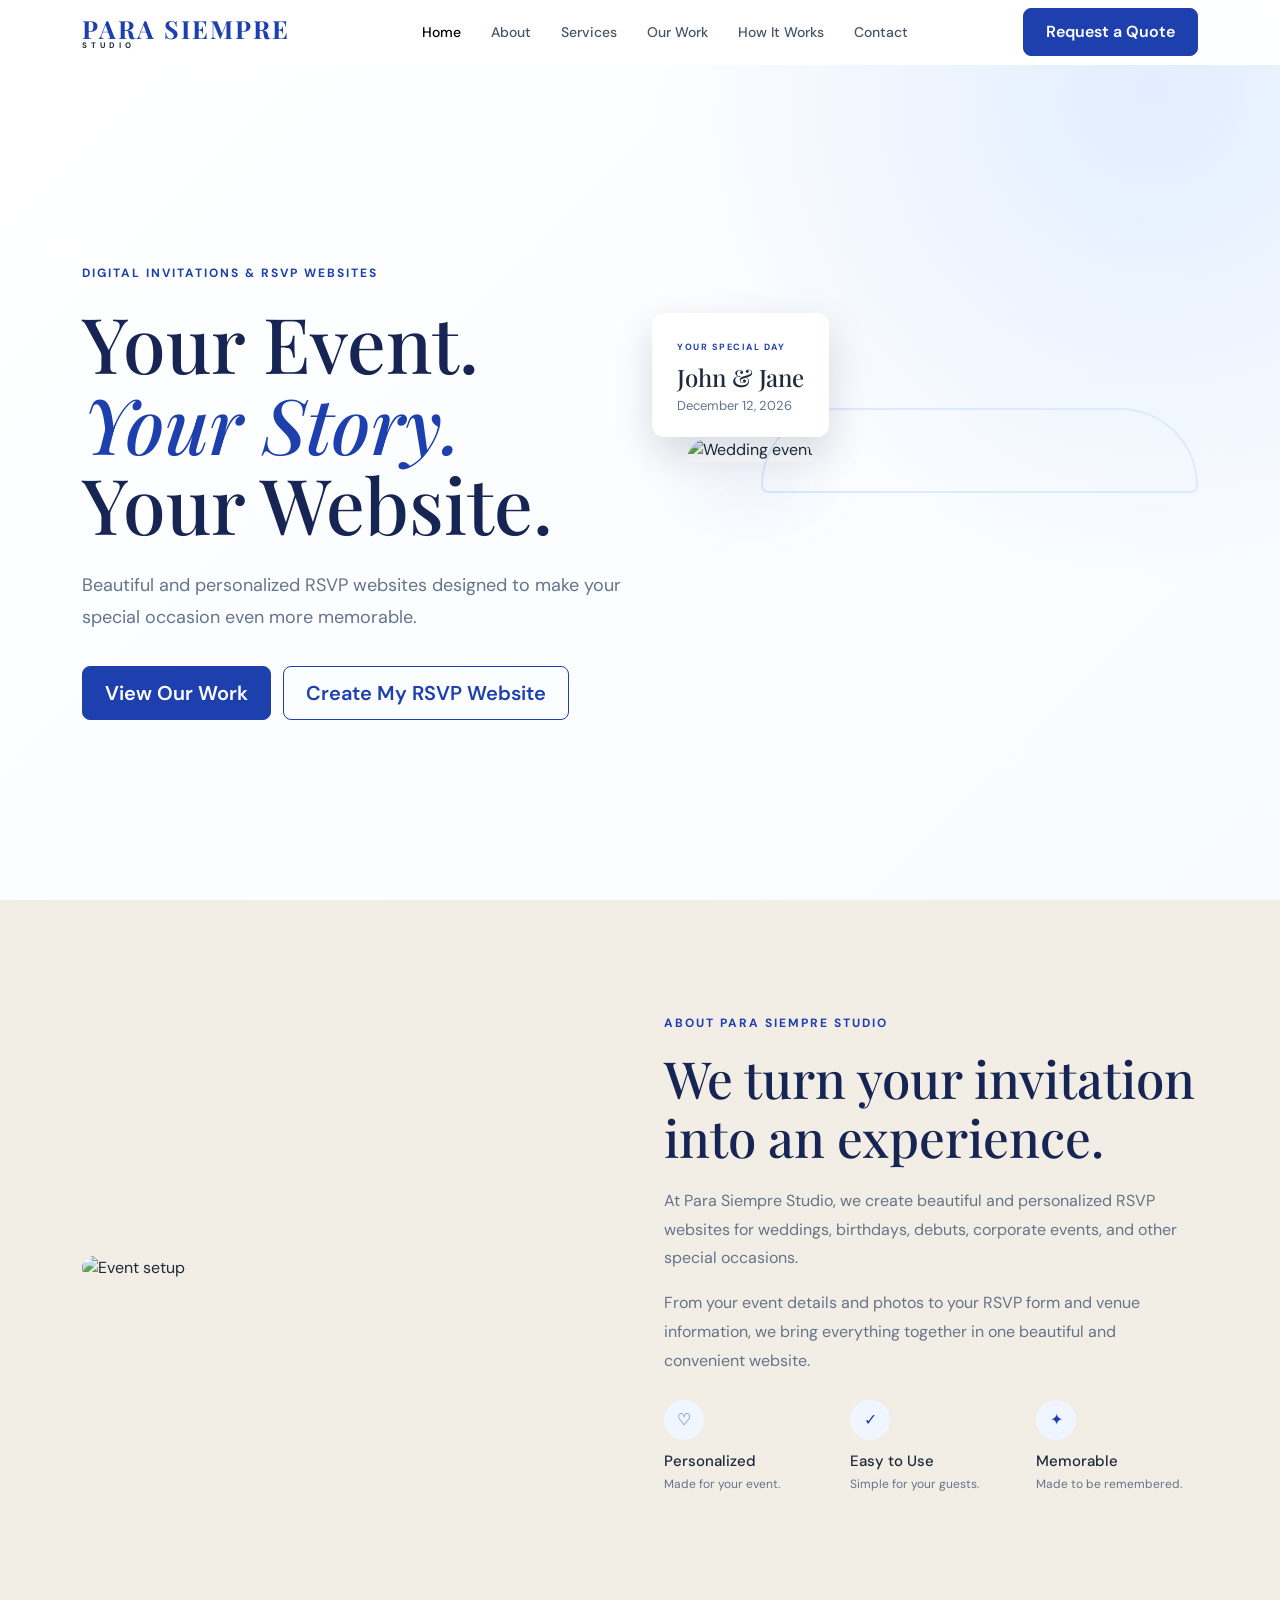
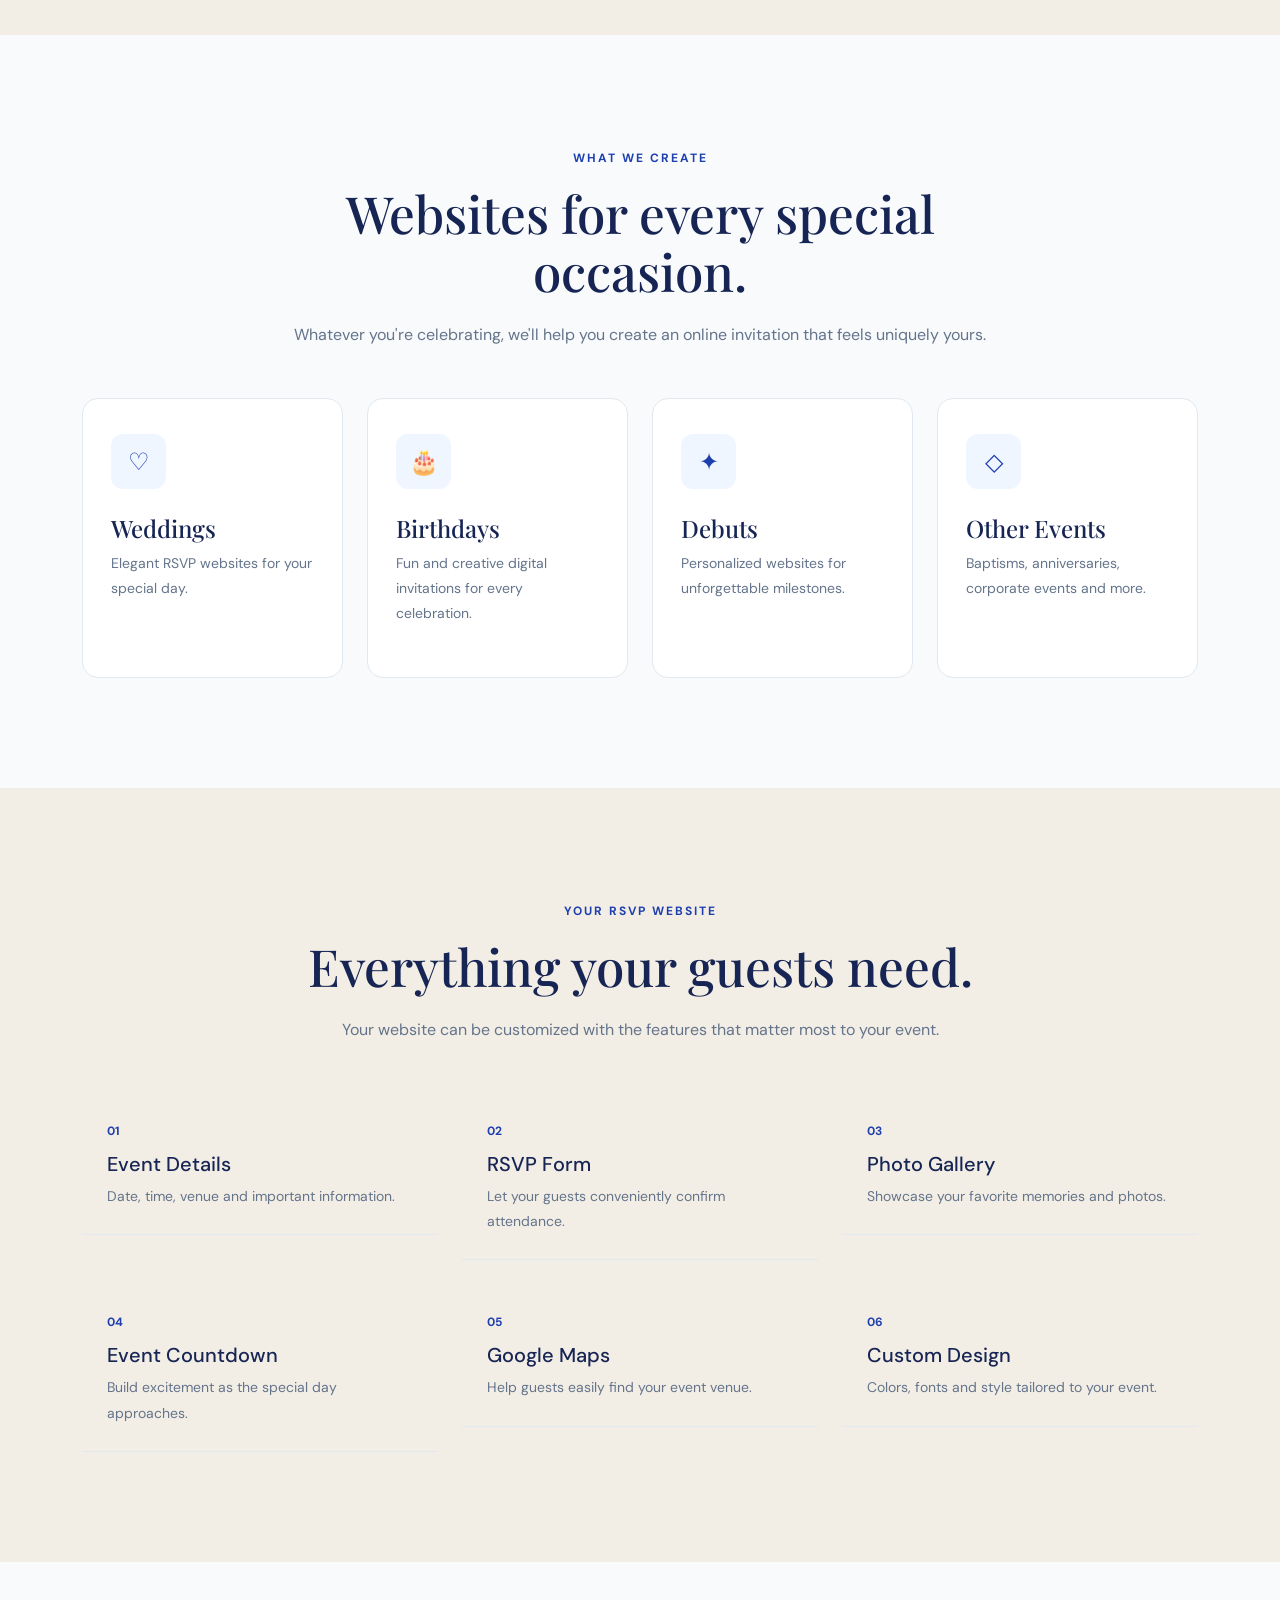
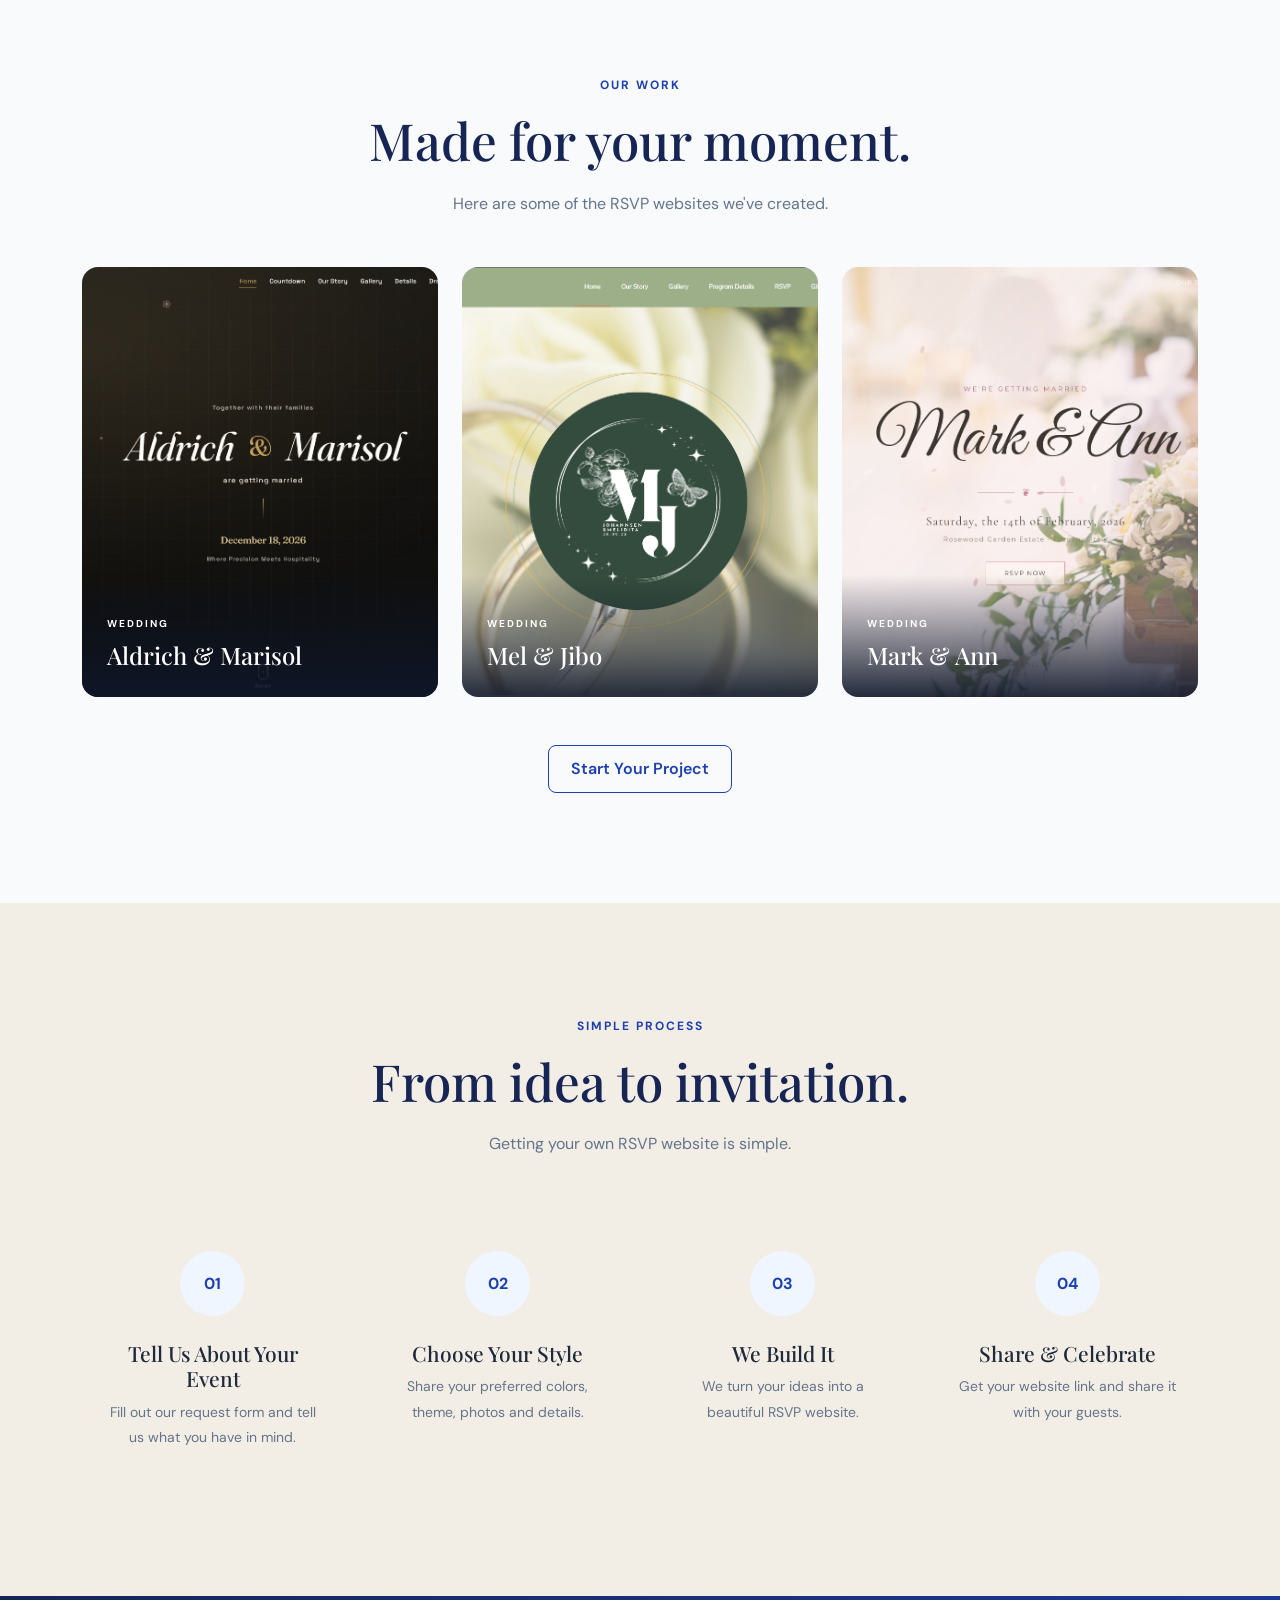
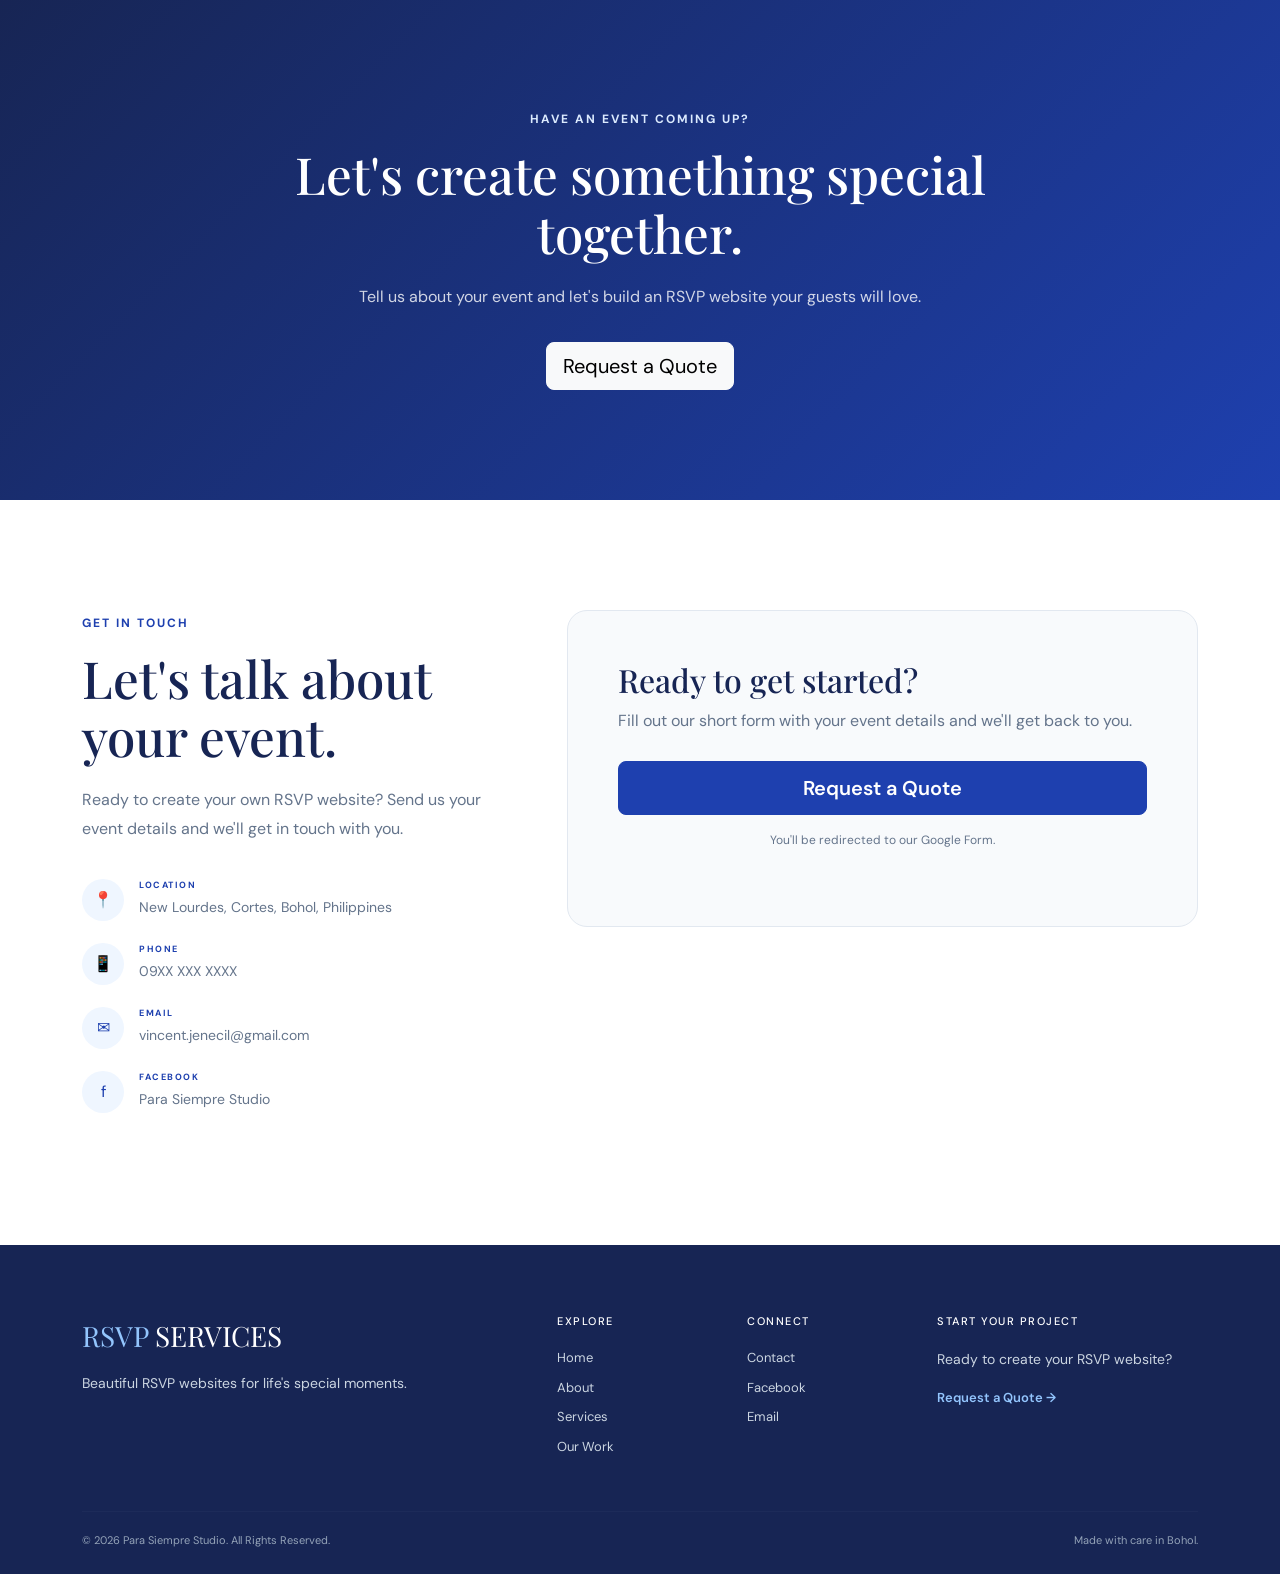
==== index.html @ 51e4518d "updated contact,projects and name of studio" ====
<!doctype html>
<html lang="en">
  <head>
    <meta charset="UTF-8" />
    <meta name="viewport" content="width=device-width, initial-scale=1.0" />
    <title>Para Siempre Studio | RSVP & Invitations</title>
    <!-- Bootstrap 5.3.8 -->
    <link
      href="https://cdn.jsdelivr.net/npm/bootstrap@5.3.8/dist/css/bootstrap.min.css"
      rel="stylesheet"
      integrity="sha384-sRIl4kxILFvY47J16cr9ZwB07vP4J8+LH7qKQnuqkuIAvNWLzeN8tE5YBujZqJLB"
      crossorigin="anonymous"
    />
    <!-- Google Font -->
    <link rel="preconnect" href="https://fonts.googleapis.com" />
    <link rel="preconnect" href="https://fonts.gstatic.com" crossorigin />
    <link
      href="https://fonts.googleapis.com/css2?family=DM+Sans:wght@400;500;600;700&family=Playfair+Display:wght@500;600;700&display=swap"
      rel="stylesheet"
    />
    <!-- Custom CSS -->
    
    <link rel="stylesheet" href="style.css">
  </head>
  <body>
    <!-- ========================= NAVBAR ========================= -->
    <nav class="navbar navbar-expand-lg navbar-light fixed-top" id="mainNavbar">
        <div class="container">

            <a class="navbar-brand" href="#home">
                <span class="brand-rsvp">PARA SIEMPRE</span>
                <span class="brand-services">STUDIO</span>
            </a>

            <!-- HAMBURGER -->
            <button
                class="navbar-toggler"
                type="button"
                data-bs-toggle="collapse"
                data-bs-target="#navbarContent"
                aria-controls="navbarContent"
                aria-expanded="false"
                aria-label="Toggle navigation"
            >
                <span class="navbar-toggler-icon"></span>
            </button>

            <!-- MENU -->
            <div class="collapse navbar-collapse" id="navbarContent">

                <ul class="navbar-nav mx-auto mb-2 mb-lg-0">

                    <li class="nav-item">
                        <a class="nav-link" href="#home">Home</a>
                    </li>

                    <li class="nav-item">
                        <a class="nav-link" href="#about">About</a>
                    </li>

                    <li class="nav-item">
                        <a class="nav-link" href="#services">Services</a>
                    </li>

                    <li class="nav-item">
                        <a class="nav-link" href="#projects">Our Work</a>
                    </li>

                    <li class="nav-item">
                        <a class="nav-link" href="#how-it-works">How It Works</a>
                    </li>

                    <li class="nav-item">
                        <a class="nav-link" href="#contact">Contact</a>
                    </li>

                </ul>

                <a href="#contact" class="btn btn-primary-custom">
                    Request a Quote
                </a>

            </div>

        </div>
    </nav>
    <!-- ========================= HERO ========================= -->
    <section id="home" class="hero-section">
      <div class="container">
        <div class="row align-items-center min-vh-100">
          <div class="col-lg-6 hero-content">
            <span class="hero-label">
              DIGITAL INVITATIONS & RSVP WEBSITES
            </span>
            <h1>Your Event. <span>Your Story.</span> Your Website.</h1>
            <p class="hero-description">
              Beautiful and personalized RSVP websites designed to make your
              special occasion even more memorable.
            </p>
            <div class="hero-buttons">
              <a href="#projects" class="btn btn-primary-custom btn-lg">
                View Our Work
              </a>
              <a href="#contact" class="btn btn-outline-custom btn-lg">
                Create My RSVP Website
              </a>
            </div>
          </div>
          <div class="col-lg-6">
            <div class="hero-image-wrapper">
              <div class="hero-image-decoration"></div>
              <img
                src="https://images.unsplash.com/photo-1519225421980-715cb0215aed?auto=format&fit=crop&w=1000&q=80"
                alt="Wedding event"
                class="hero-image"
              />
              <div class="hero-floating-card">
                <small>YOUR SPECIAL DAY</small>
                <h4>John & Jane</h4>
                <p>December 12, 2026</p>
              </div>
            </div>
          </div>
        </div>
      </div>
    </section>
    <!-- ========================= ABOUT ========================= -->
    <section id="about" class="section-padding section-khaki">
      <div class="container">
        <div class="row align-items-center g-5">
          <div class="col-lg-6">
            <div class="about-image-wrapper">
              <img
                src="https://images.unsplash.com/photo-1464366400600-7168b8af9bc3?auto=format&fit=crop&w=1000&q=80"
                alt="Event setup"
                class="about-image"
              />
            </div>
          </div>
          <div class="col-lg-6">
            <span class="section-label"> ABOUT PARA SIEMPRE STUDIO </span>
            <h2>We turn your invitation into an experience.</h2>
            <p>
              At Para Siempre Studio, we create beautiful and personalized RSVP
              websites for weddings, birthdays, debuts, corporate events, and
              other special occasions.
            </p>
            <p>
              From your event details and photos to your RSVP form and venue
              information, we bring everything together in one beautiful and
              convenient website.
            </p>
            <div class="row mt-4">
              <div class="col-md-4 mb-3">
                <div class="feature-mini">
                  <div class="feature-icon">♡</div>
                  <h5>Personalized</h5>
                  <p>Made for your event.</p>
                </div>
              </div>
              <div class="col-md-4 mb-3">
                <div class="feature-mini">
                  <div class="feature-icon">✓</div>
                  <h5>Easy to Use</h5>
                  <p>Simple for your guests.</p>
                </div>
              </div>
              <div class="col-md-4 mb-3">
                <div class="feature-mini">
                  <div class="feature-icon">✦</div>
                  <h5>Memorable</h5>
                  <p>Made to be remembered.</p>
                </div>
              </div>
            </div>
          </div>
        </div>
      </div>
    </section>
    <!-- ========================= SERVICES ========================= -->
    <section id="services" class="section-padding services-section">
      <div class="container">
        <div class="section-heading text-center">
          <span class="section-label"> WHAT WE CREATE </span>
          <h2>Websites for every special occasion.</h2>
          <p>
            Whatever you're celebrating, we'll help you create an online
            invitation that feels uniquely yours.
          </p>
        </div>
        <div class="row g-4 mt-4">
          <div class="col-md-6 col-lg-3">
            <div class="service-card">
              <div class="service-icon">♡</div>
              <h4>Weddings</h4>
              <p>Elegant RSVP websites for your special day.</p>
            </div>
          </div>
          <div class="col-md-6 col-lg-3">
            <div class="service-card">
              <div class="service-icon">🎂</div>
              <h4>Birthdays</h4>
              <p>Fun and creative digital invitations for every celebration.</p>
            </div>
          </div>
          <div class="col-md-6 col-lg-3">
            <div class="service-card">
              <div class="service-icon">✦</div>
              <h4>Debuts</h4>
              <p>Personalized websites for unforgettable milestones.</p>
            </div>
          </div>
          <div class="col-md-6 col-lg-3">
            <div class="service-card">
              <div class="service-icon">◇</div>
              <h4>Other Events</h4>
              <p>Baptisms, anniversaries, corporate events and more.</p>
            </div>
          </div>
        </div>
      </div>
    </section>
    <!-- ========================= FEATURES ========================= -->
    <section class="section-padding section-khaki">
      <div class="container">
        <div class="section-heading text-center">
          <span class="section-label"> YOUR RSVP WEBSITE </span>
          <h2>Everything your guests need.</h2>
          <p>
            Your website can be customized with the features that matter most to
            your event.
          </p>
        </div>
        <div class="row g-4 mt-4">
          <div class="col-md-6 col-lg-4">
            <div class="included-card">
              <span>01</span>
              <h5>Event Details</h5>
              <p>Date, time, venue and important information.</p>
            </div>
          </div>
          <div class="col-md-6 col-lg-4">
            <div class="included-card">
              <span>02</span>
              <h5>RSVP Form</h5>
              <p>Let your guests conveniently confirm attendance.</p>
            </div>
          </div>
          <div class="col-md-6 col-lg-4">
            <div class="included-card">
              <span>03</span>
              <h5>Photo Gallery</h5>
              <p>Showcase your favorite memories and photos.</p>
            </div>
          </div>
          <div class="col-md-6 col-lg-4">
            <div class="included-card">
              <span>04</span>
              <h5>Event Countdown</h5>
              <p>Build excitement as the special day approaches.</p>
            </div>
          </div>
          <div class="col-md-6 col-lg-4">
            <div class="included-card">
              <span>05</span>
              <h5>Google Maps</h5>
              <p>Help guests easily find your event venue.</p>
            </div>
          </div>
          <div class="col-md-6 col-lg-4">
            <div class="included-card">
              <span>06</span>
              <h5>Custom Design</h5>
              <p>Colors, fonts and style tailored to your event.</p>
            </div>
          </div>
        </div>
      </div>
    </section>
    <!-- ========================= PROJECTS ========================= -->
    <section id="projects" class="section-padding projects-section">
      <div class="container">
        <div class="section-heading text-center">
          <span class="section-label"> OUR WORK </span>
          <h2>Made for your moment.</h2>
          <p>Here are some of the RSVP websites we've created.</p>
        </div>
        <div class="row g-4 mt-4">
          <div class="col-md-6 col-lg-4">
            <div class="project-card">
              <a href="https://jvfalturas.github.io/markandann/" target="_blank">
                <img
                  src="images/aldrichandmarisol.png"
                  alt="Wedding project"
                />
              </a>
              <div class="project-info">
                <span>WEDDING</span>
                <h4>Aldrich & Marisol</h4>
              </div>
            </div>
          </div>
          <div class="col-md-6 col-lg-4">
            <div class="project-card">
              <a href="https://jvfalturas.github.io/melandjibo/" target="_blank">
                <img
                  src="images/melandjibo.png"
                  alt="Wedding project"
                />
              </a>
              <div class="project-info">
                <span>WEDDING</span>
                <h4>Mel & Jibo</h4>
              </div>
            </div>
          </div>
          <div class="col-md-6 col-lg-4">
            <div class="project-card">
              <a href="https://jenecilpatac.github.io/markandann1/" target="_blank">
                <img
                  src="images/markandann.png"
                  alt="Wedding project"
                />
              </a>
              <div class="project-info">
                <span>WEDDING</span>
                <h4>Mark & Ann</h4>
              </div>
            </div>
          </div>
        </div>
        <div class="text-center mt-5">
          <a href="#contact" class="btn btn-outline-custom">
            Start Your Project
          </a>
        </div>
      </div>
    </section>
    <!-- ========================= HOW IT WORKS ========================= -->
    <section id="how-it-works" class="section-padding section-khaki">
      <div class="container">
        <div class="section-heading text-center">
          <span class="section-label"> SIMPLE PROCESS </span>
          <h2>From idea to invitation.</h2>
          <p>Getting your own RSVP website is simple.</p>
        </div>
        <div class="row g-4 mt-5">
          <div class="col-md-6 col-lg-3">
            <div class="process-card">
              <div class="process-number">01</div>
              <h4>Tell Us About Your Event</h4>
              <p>
                Fill out our request form and tell us what you have in mind.
              </p>
            </div>
          </div>
          <div class="col-md-6 col-lg-3">
            <div class="process-card">
              <div class="process-number">02</div>
              <h4>Choose Your Style</h4>
              <p>Share your preferred colors, theme, photos and details.</p>
            </div>
          </div>
          <div class="col-md-6 col-lg-3">
            <div class="process-card">
              <div class="process-number">03</div>
              <h4>We Build It</h4>
              <p>We turn your ideas into a beautiful RSVP website.</p>
            </div>
          </div>
          <div class="col-md-6 col-lg-3">
            <div class="process-card">
              <div class="process-number">04</div>
              <h4>Share & Celebrate</h4>
              <p>Get your website link and share it with your guests.</p>
            </div>
          </div>
        </div>
      </div>
    </section>
    <!-- ========================= CTA ========================= -->
    <section class="cta-section">
      <div class="container text-center">
        <span class="section-label light"> HAVE AN EVENT COMING UP? </span>
        <h2>Let's create something special together.</h2>
        <p>
          Tell us about your event and let's build an RSVP website your guests
          will love.
        </p>
        <a href="#contact" class="btn btn-light btn-lg"> Request a Quote </a>
      </div>
    </section>
    <!-- ========================= CONTACT ========================= -->
    <section id="contact" class="section-padding contact-section">
      <div class="container">
        <div class="row g-5">
          <div class="col-lg-5">
            <span class="section-label"> GET IN TOUCH </span>
            <h2>Let's talk about your event.</h2>
            <p>
              Ready to create your own RSVP website? Send us your event details
              and we'll get in touch with you.
            </p>
            <div class="contact-info">
              <div class="contact-item">
                <div class="contact-icon">📍</div>
                <div>
                  <small>LOCATION</small>
                  <p>New Lourdes, Cortes, Bohol, Philippines</p>
                </div>
              </div>
              <div class="contact-item">
                <div class="contact-icon">📱</div>
                <div>
                  <small>PHONE</small>
                  <p>09XX XXX XXXX</p>
                </div>
              </div>
              <div class="contact-item">
                <div class="contact-icon">✉</div>
                <div>
                  <small>EMAIL</small>
                  <p>vincent.jenecil@gmail.com</p>
                </div>
              </div>
              <div class="contact-item">
                <div class="contact-icon">f</div>
                <div>
                  <small>FACEBOOK</small>
                  <p>Para Siempre Studio</p>
                </div>
              </div>
            </div>
          </div>
          <div class="col-lg-7">
            <div class="quote-card">
              <h3>Ready to get started?</h3>
              <p>
                Fill out our short form with your event details and we'll get
                back to you.
              </p>
              <!-- REPLACE THIS LINK WITH YOUR GOOGLE FORM -->
              <a
                href="https://forms.gle/4dmWx9Fizyhjzzzm9"
                target="_blank"
                class="btn btn-primary-custom btn-lg w-100"
              >
                Request a Quote
              </a>
              <p class="quote-note">You'll be redirected to our Google Form.</p>
            </div>
          </div>
        </div>
      </div>
    </section>
    <!-- ========================= FOOTER ========================= -->
    <footer class="footer">
      <div class="container">
        <div class="row g-4">
          <div class="col-lg-5">
            <div class="footer-brand"><span>RSVP</span> SERVICES</div>
            <p>Beautiful RSVP websites for life's special moments.</p>
          </div>
          <div class="col-lg-2 col-md-4">
            <h6>EXPLORE</h6>
            <a href="#home">Home</a> <a href="#about">About</a>
            <a href="#services">Services</a> <a href="#projects">Our Work</a>
          </div>
          <div class="col-lg-2 col-md-4">
            <h6>CONNECT</h6>
            <a href="#contact">Contact</a>
            <a href="#" target="_blank">Facebook</a>
            <a href="mailto:hello@rsvpservices.com">Email</a>
          </div>
          <div class="col-lg-3 col-md-4">
            <h6>START YOUR PROJECT</h6>
            <p>Ready to create your RSVP website?</p>
            <a href="#contact" class="footer-button"> Request a Quote → </a>
          </div>
        </div>
        <hr />
        <div class="footer-bottom">
          <span> © 2026 Para Siempre Studio. All Rights Reserved. </span>
          <span> Made with care in Bohol. </span>
        </div>
      </div>
    </footer>
    <!-- Bootstrap JS -->
    <script src="https://cdn.jsdelivr.net/npm/bootstrap@5.3.8/dist/js/bootstrap.bundle.min.js"></script>
    <!-- Custom JS -->
    
    <script src="script.js"></script>
  </body>
</html>
---- style.css ----
:root {
    --blue: #1e40af;
    --blue-dark: #172554;
    --blue-light: #eff6ff;
    --blue-soft: #dbeafe;
    --text: #1e293b;
    --text-light: #64748b;
    --white: #ffffff;
    --light: #f8fafc;
    --heading-font: "Playfair Display", serif;
    --body-font: "DM Sans", sans-serif;
}

html {
    scroll-behavior: smooth;
    scroll-padding-top: 80px;
}

body {
    font-family: var(--body-font);
    color: var(--text);
    background: var(--white);
}

h1,
h2,
h3,
h4 {
    font-family: var(--heading-font);
}

a {
    text-decoration: none;
}

/* ========================= NAVBAR ========================= */
#mainNavbar {
    background: rgba(255, 255, 255, 0.96);
    backdrop-filter: blur(12px);
    transition: 0.3s ease;
    border-bottom: 1px solid transparent;
}

#mainNavbar.scrolled {
    border-bottom-color: #e2e8f0;
    box-shadow: 0 5px 25px rgba(15, 23, 42, 0.06);
}

.navbar-brand {
    display: flex;
    flex-direction: column;
    line-height: 1;
}

.brand-rsvp {
    color: var(--blue);
    font-family: var(--heading-font);
    font-size: 25px;
    font-weight: 700;
    letter-spacing: 2px;
}

.brand-services {
    color: var(--text);
    font-size: 8px;
    letter-spacing: 4px;
    font-weight: 700;
}

.nav-link {
    color: #475569;
    font-size: 14px;
    font-weight: 500;
    margin: 0 7px;
}

.nav-link:hover,
.nav-link.active {
    color: var(--blue);
}

.btn-primary-custom {
    background: var(--blue);
    color: white;
    border: 1px solid var(--blue);
    padding: 11px 22px;
    border-radius: 8px;
    font-weight: 600;
    transition: 0.3s ease;
}

.btn-primary-custom:hover {
    background: var(--blue-dark);
    border-color: var(--blue-dark);
    color: white;
    transform: translateY(-2px);
}

.btn-outline-custom {
    background: transparent;
    color: var(--blue);
    border: 1px solid var(--blue);
    padding: 11px 22px;
    border-radius: 8px;
    font-weight: 600;
    transition: 0.3s ease;
}

.btn-outline-custom:hover {
    background: var(--blue);
    color: white;
}

/* ========================= HERO ========================= */
.hero-section {
    background: radial-gradient(circle at 90% 10%, rgba(219, 234, 254, 0.8), transparent 35%), linear-gradient(135deg, #ffffff 0%, #f8fbff 100%);
}

.hero-content {
    padding-top: 80px;
}

.hero-label,
.section-label {
    color: var(--blue);
    font-size: 12px;
    letter-spacing: 2px;
    font-weight: 700;
}

.hero-content h1 {
    font-size: clamp(48px, 6vw, 78px);
    line-height: 1.05;
    margin: 18px 0 25px;
    color: var(--blue-dark);
}

.hero-content h1 span {
    color: var(--blue);
    font-style: italic;
}

.hero-description {
    max-width: 550px;
    color: var(--text-light);
    font-size: 18px;
    line-height: 1.8;
}

.hero-buttons {
    display: flex;
    gap: 12px;
    flex-wrap: wrap;
    margin-top: 32px;
}

.hero-image-wrapper {
    position: relative;
    padding: 35px;
}

.hero-image {
    width: 100%;
    height: 600px;
    object-fit: cover;
    border-radius: 220px 220px 20px 20px;
    position: relative;
    z-index: 2;
    box-shadow: 0 25px 70px rgba(30, 64, 175, 0.15);
}

.hero-image-decoration {
    position: absolute;
    width: 80%;
    height: 90%;
    border: 2px solid var(--blue-soft);
    border-radius: 220px 220px 20px 20px;
    top: 5px;
    right: 0;
}

.hero-floating-card {
    position: absolute;
    z-index: 3;
    bottom: 60px;
    left: 0;
    background: white;
    padding: 20px 25px;
    border-radius: 12px;
    box-shadow: 0 15px 40px rgba(15, 23, 42, 0.15);
}

.hero-floating-card small {
    color: var(--blue);
    letter-spacing: 1.5px;
    font-size: 9px;
    font-weight: 700;
}

.hero-floating-card h4 {
    margin: 6px 0 2px;
}

.hero-floating-card p {
    margin: 0;
    color: var(--text-light);
    font-size: 13px;
}

/* ========================= GENERAL SECTIONS ========================= */
.section-padding {
    padding: 110px 0;
}

.section-heading {
    max-width: 700px;
    margin: auto;
}

.section-heading h2,
section h2 {
    color: var(--blue-dark);
    font-size: clamp(36px, 4vw, 52px);
    line-height: 1.15;
    margin-top: 15px;
    margin-bottom: 20px;
}

.section-heading p,
section p {
    color: var(--text-light);
    line-height: 1.8;
}

/* ========================= ABOUT ========================= */
.about-image-wrapper {
    padding-right: 30px;
}

.about-image {
    width: 100%;
    height: 600px;
    object-fit: cover;
    border-radius: 20px;
}

.feature-mini {
    padding-right: 10px;
}

.feature-icon {
    width: 40px;
    height: 40px;
    display: flex;
    align-items: center;
    justify-content: center;
    background: var(--blue-light);
    color: var(--blue);
    border-radius: 50%;
    margin-bottom: 12px;
}

.feature-mini h5 {
    font-size: 15px;
    margin-bottom: 5px;
}

.feature-mini p {
    font-size: 12px;
    line-height: 1.5;
}

/* ========================= SERVICES ========================= */
.services-section {
    background: var(--light);
}

.service-card {
    height: 100%;
    padding: 35px 28px;
    background: white;
    border: 1px solid #e2e8f0;
    border-radius: 16px;
    transition: 0.3s ease;
}

.service-card:hover {
    transform: translateY(-8px);
    border-color: var(--blue-soft);
    box-shadow: 0 20px 40px rgba(30, 64, 175, 0.08);
}

.service-icon {
    width: 55px;
    height: 55px;
    display: flex;
    align-items: center;
    justify-content: center;
    background: var(--blue-light);
    color: var(--blue);
    border-radius: 12px;
    font-size: 24px;
    margin-bottom: 25px;
}

.service-card h4 {
    color: var(--blue-dark);
}

.service-card p {
    font-size: 14px;
}

/* ========================= INCLUDED FEATURES ========================= */
.included-card {
    padding: 25px;
    border-bottom: 1px solid #e2e8f0;
}

.included-card span {
    color: var(--blue);
    font-size: 12px;
    font-weight: 700;
}

.included-card h5 {
    margin-top: 10px;
    color: var(--blue-dark);
}

.included-card p {
    font-size: 14px;
    margin-bottom: 0;
}

/* ========================= PROJECTS ========================= */
.projects-section {
    background: var(--light);
}

.project-card {
    position: relative;
    overflow: hidden;
    border-radius: 16px;
    background: white;
}

.project-card img {
    width: 100%;
    height: 430px;
    object-fit: cover;
    transition: 0.5s ease;
}

.project-card:hover img {
    transform: scale(1.05);
}

.project-info {
    position: absolute;
    bottom: 0;
    left: 0;
    right: 0;
    padding: 35px 25px 25px;
    color: white;
    background: linear-gradient(transparent, rgba(15, 23, 42, 0.9));
}

.project-info span {
    font-size: 10px;
    letter-spacing: 2px;
    font-weight: 700;
}

.project-info h4 {
    margin: 7px 0 2px;
}

.project-info p {
    color: rgba(255, 255, 255, 0.8);
    margin: 0;
    font-size: 13px;
}

/* ========================= HOW IT WORKS ========================= */
.process-card {
    text-align: center;
    padding: 20px;
}

.process-number {
    width: 65px;
    height: 65px;
    margin: auto auto 25px;
    border-radius: 50%;
    display: flex;
    align-items: center;
    justify-content: center;
    background: var(--blue-light);
    color: var(--blue);
    font-weight: 700;
}

.process-card h4 {
    font-size: 21px;
}

.process-card p {
    font-size: 14px;
}

/* ========================= CTA ========================= */
.cta-section {
    padding: 110px 20px;
    background: linear-gradient(135deg, var(--blue-dark), var(--blue));
    color: white;
}

.cta-section h2 {
    color: white;
    max-width: 700px;
    margin: 15px auto 20px;
}

.cta-section p {
    color: rgba(255, 255, 255, 0.8);
    max-width: 600px;
    margin: auto auto 30px;
}

.section-label.light {
    color: var(--blue-soft);
}

/* ========================= CONTACT ========================= */
.contact-section {
    background: white;
}

.contact-info {
    margin-top: 35px;
}

.contact-item {
    display: flex;
    align-items: flex-start;
    gap: 15px;
    margin-bottom: 22px;
}

.contact-icon {
    width: 42px;
    height: 42px;
    flex-shrink: 0;
    display: flex;
    align-items: center;
    justify-content: center;
    background: var(--blue-light);
    color: var(--blue);
    border-radius: 50%;
}

.contact-item small {
    display: block;
    color: var(--blue);
    font-size: 9px;
    font-weight: 700;
    letter-spacing: 1.5px;
    margin-bottom: 3px;
}

.contact-item p {
    margin: 0;
    font-size: 14px;
}

.quote-card {
    padding: 50px;
    border-radius: 20px;
    background: var(--light);
    border: 1px solid #e2e8f0;
}

.quote-card h3 {
    color: var(--blue-dark);
    font-size: 32px;
}

.quote-card p {
    margin-bottom: 25px;
}

.quote-note {
    text-align: center;
    margin-top: 15px;
    font-size: 12px;
}

/* ========================= FOOTER ========================= */
.footer {
    padding: 70px 0 25px;
    background: var(--blue-dark);
    color: white;
}

.footer-brand {
    font-family: var(--heading-font);
    font-size: 28px;
    margin-bottom: 15px;
}

.footer-brand span {
    color: #93c5fd;
}

.footer p {
    color: #cbd5e1;
    font-size: 14px;
    line-height: 1.7;
}

.footer h6 {
    color: white;
    font-size: 11px;
    letter-spacing: 1.5px;
    margin-bottom: 20px;
}

.footer a {
    display: block;
    color: #cbd5e1;
    font-size: 13px;
    margin-bottom: 10px;
    transition: 0.2s;
}

.footer a:hover {
    color: white;
}

.footer-button {
    color: #93c5fd !important;
    font-weight: 600;
}

.footer hr {
    border-color: rgba(255, 255, 255, 0.1);
    margin: 45px 0 20px;
}

.footer-bottom {
    display: flex;
    justify-content: space-between;
    gap: 15px;
    flex-wrap: wrap;
    color: #94a3b8;
    font-size: 11px;
}

/* ========================= MOBILE ========================= */
@media (max-width: 991px) {
    .navbar-collapse {
        background: white;
        padding: 20px;
        border-radius: 12px;
        margin-top: 10px;
        box-shadow: 0 10px 30px rgba(15, 23, 42, 0.08);
    }

    .navbar .btn-primary-custom {
        margin-top: 10px;
        width: 100%;
    }

    .hero-content {
        padding-top: 120px;
        padding-bottom: 40px;
    }

    .hero-image {
        height: 500px;
    }

    .about-image {
        height: 450px;
    }
}

@media (max-width: 576px) {
    .section-padding {
        padding: 75px 0;
    }

    .hero-content h1 {
        font-size: 45px;
    }

    .hero-description {
        font-size: 16px;
    }

    .hero-image-wrapper {
        padding: 15px;
    }

    .hero-image {
        height: 430px;
    }

    .hero-floating-card {
        left: 0;
        bottom: 30px;
    }

    .quote-card {
        padding: 30px 20px;
    }

    .footer-bottom {
        flex-direction: column;
    }
}

/* =========================
   EXTRA MOBILE RESPONSIVE
========================= */

@media (max-width: 576px) {

    /* Prevent horizontal overflow */
    html,
    body {
        overflow-x: hidden;
    }

    /* Navbar */
    .navbar {
        padding: 12px 0;
    }

    .navbar-brand {
        margin-left: 5px;
    }

    /* Hero */
    .hero-section {
        padding-left: 15px;
        padding-right: 15px;
    }

    .hero-content h1 {
        font-size: 42px;
        line-height: 1.08;
    }

    .hero-description {
        font-size: 15px;
        line-height: 1.7;
    }

    .hero-buttons {
        flex-direction: column;
    }

    .hero-buttons .btn {
        width: 100%;
    }

    /* Hero image */
    .hero-image-wrapper {
        padding: 10px;
        margin-top: 20px;
    }

    .hero-image {
        height: 400px;
        border-radius: 150px 150px 20px 20px;
    }

    .hero-image-decoration {
        width: 90%;
        height: 90%;
    }

    .hero-floating-card {
        left: 5px;
        bottom: 20px;
        padding: 15px 18px;
    }

    .hero-floating-card h4 {
        font-size: 18px;
    }


    /* Sections */
    .section-padding {
        padding: 70px 15px;
    }

    section h2,
    .section-heading h2 {
        font-size: 35px;
    }


    /* About */
    .about-image-wrapper {
        padding-right: 0;
    }

    .about-image {
        height: 400px;
    }


    /* Services */
    .service-card {
        padding: 28px 22px;
    }


    /* Projects */
    .project-card img {
        height: 400px;
    }


    /* CTA */
    .cta-section {
        padding: 80px 20px;
    }

    .cta-section h2 {
        font-size: 36px;
    }


    /* Contact */
    .quote-card {
        padding: 30px 20px;
    }

    .quote-card h3 {
        font-size: 27px;
    }


    /* Footer */
    .footer {
        padding: 60px 20px 25px;
    }

}

body {
    background-color: #faf9f6;
}

.section-khaki {
    background-color: #f3eee5;
}

.section-blue {
    background-color: #172554;
}

.khaki-accent {
    color: #8f8068;
}
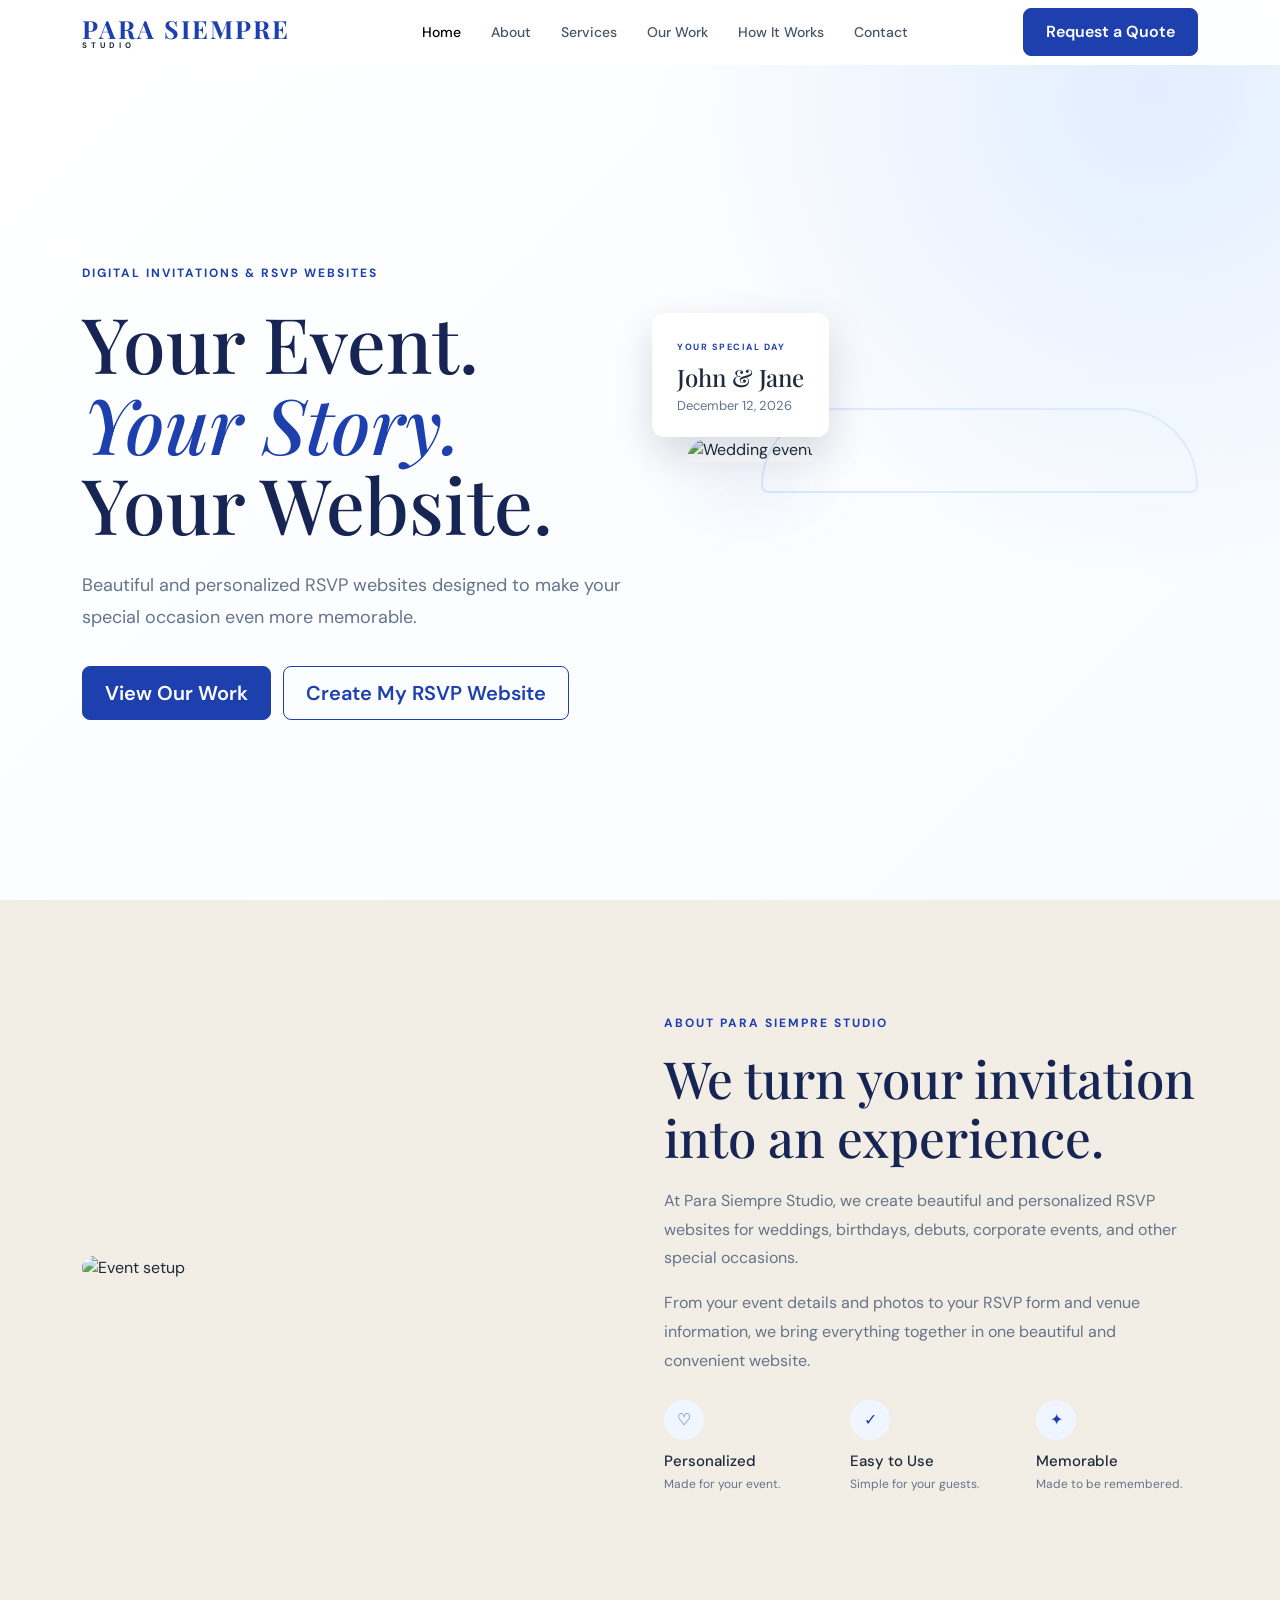
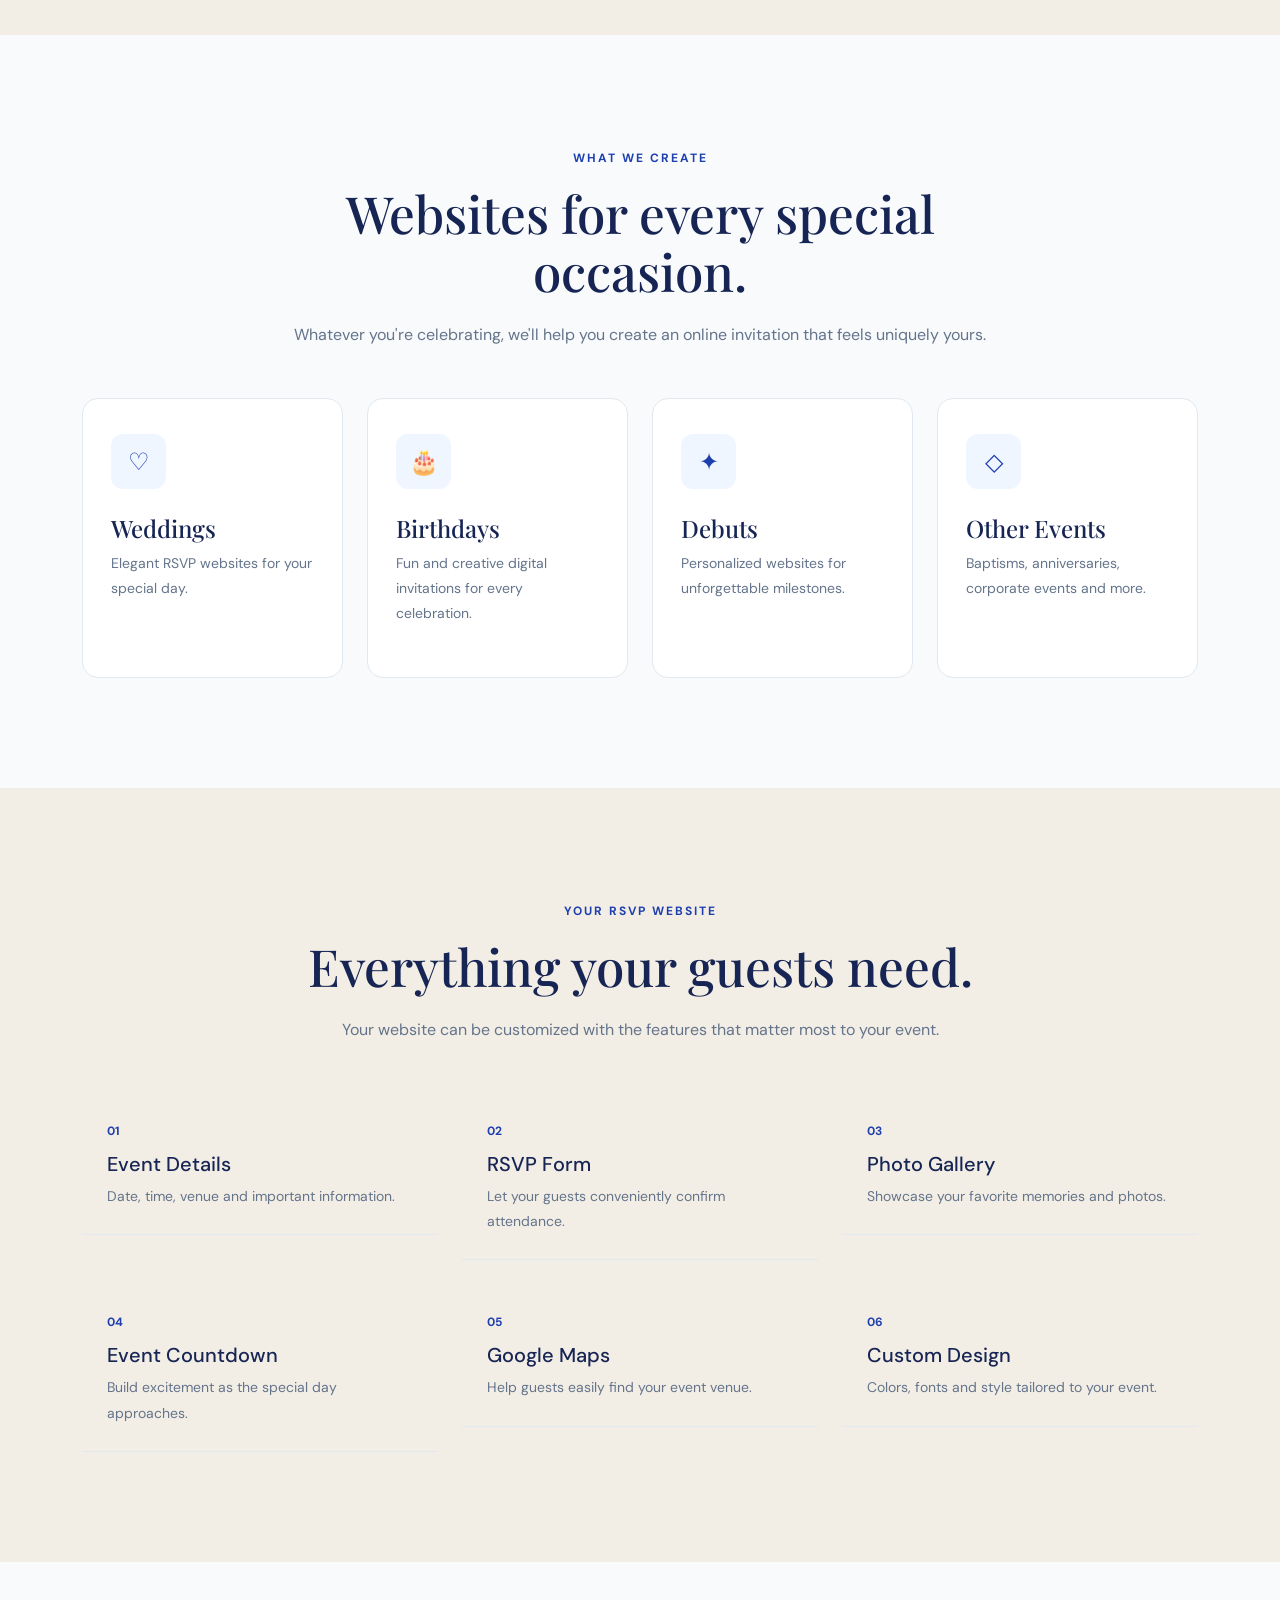
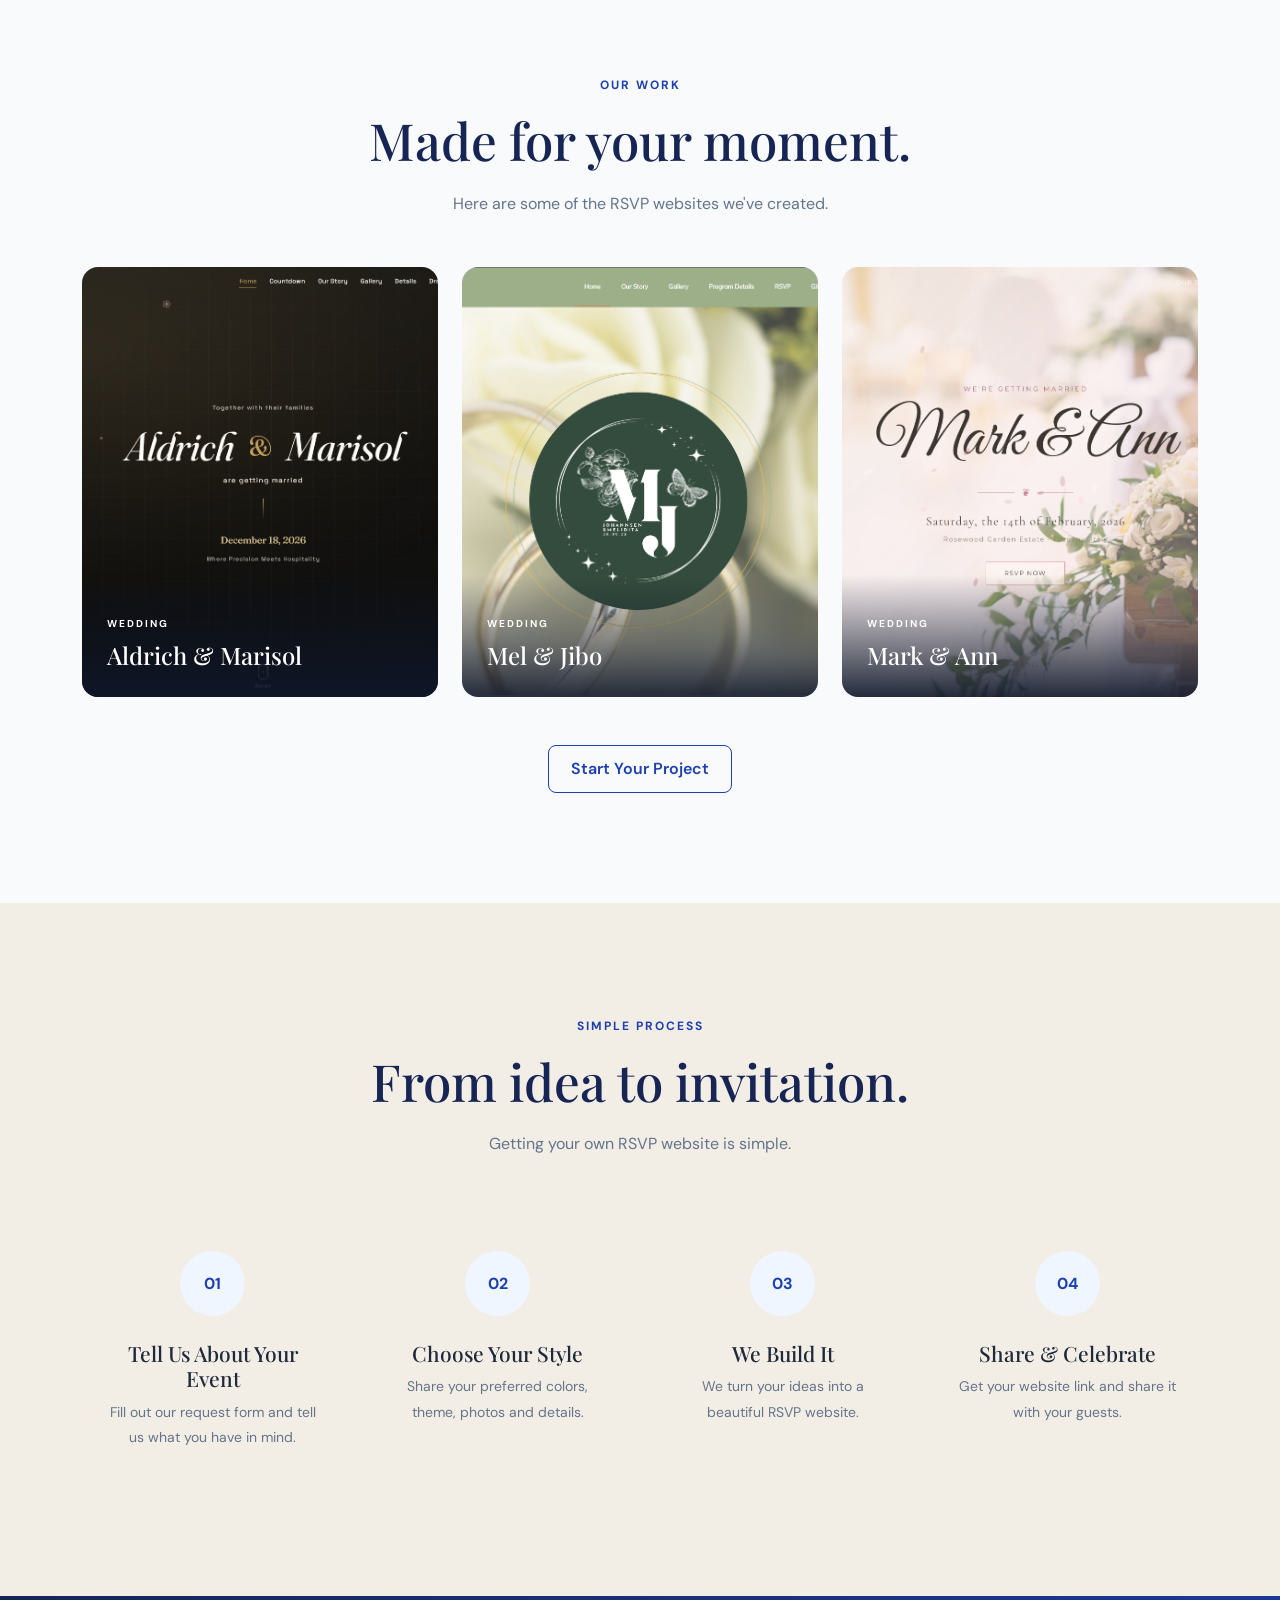
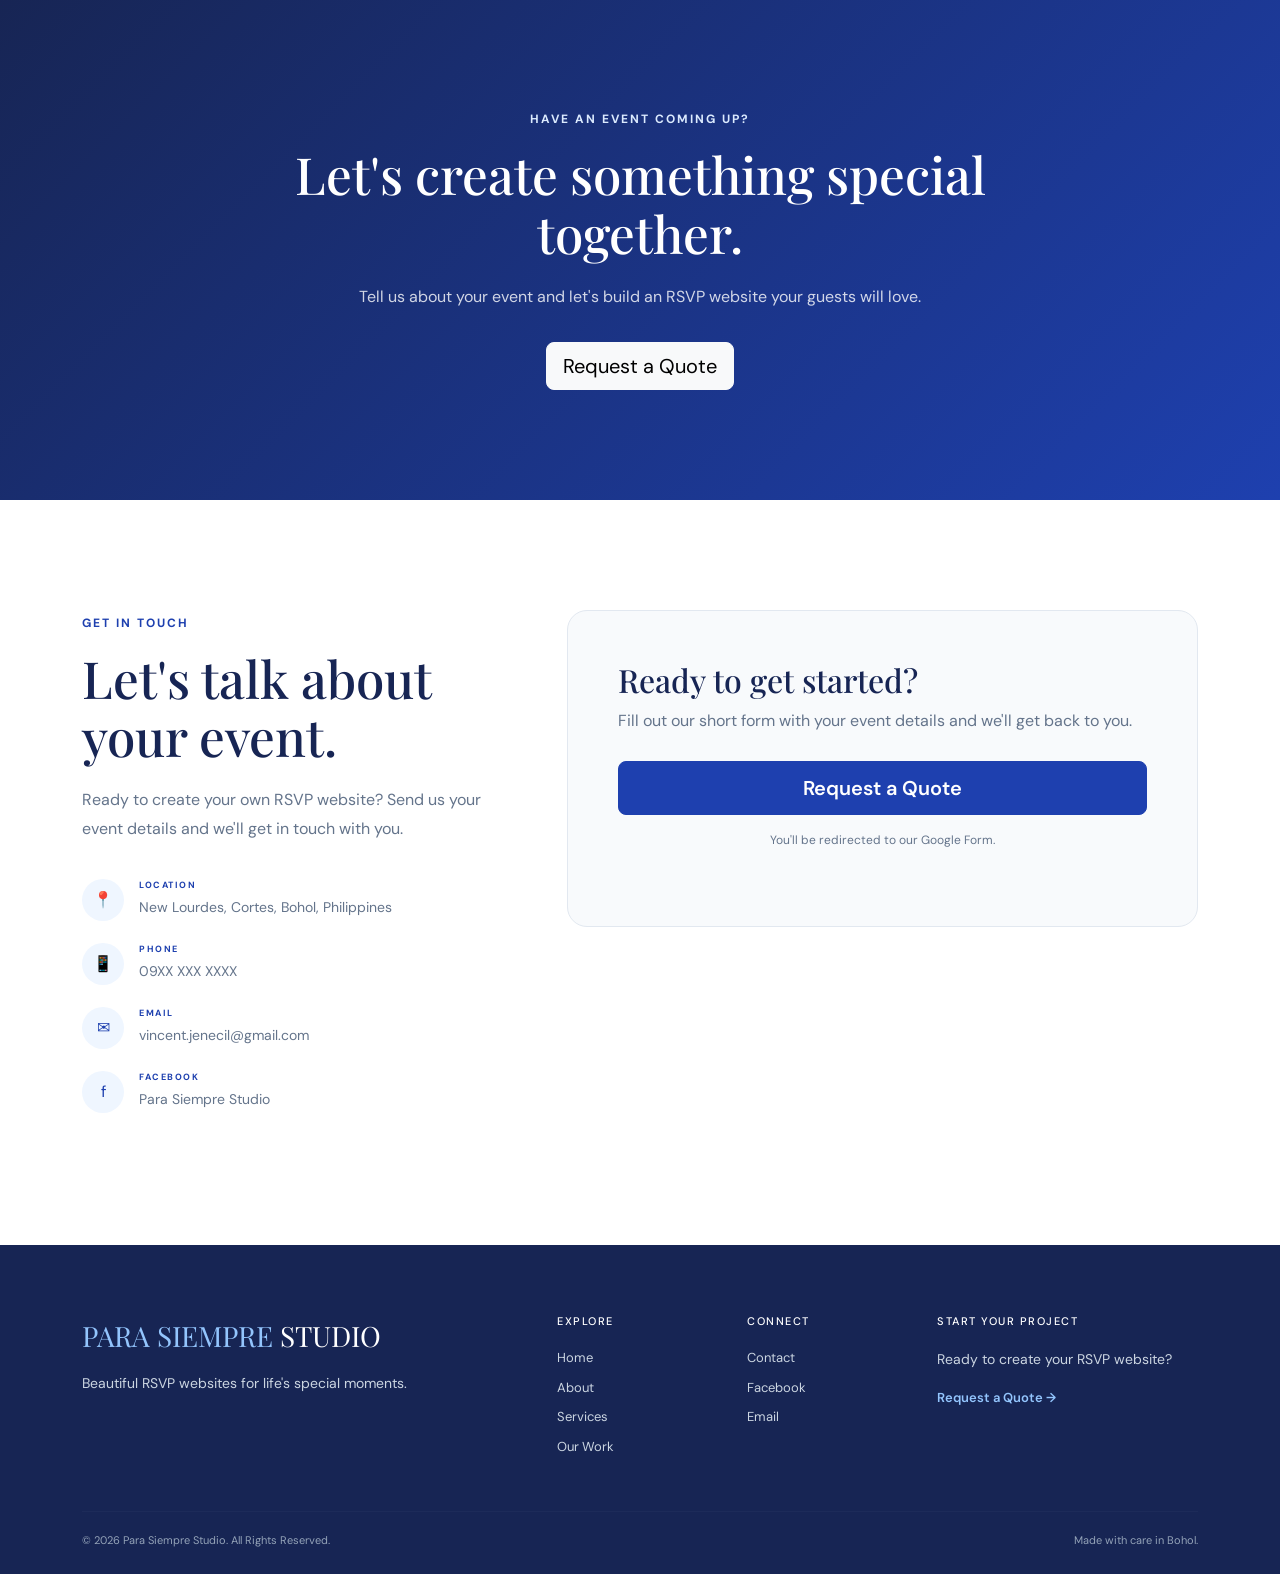
==== commit f4bb45b5: "updated footer" ====
--- a/index.html
+++ b/index.html
@@ -458,7 +458,7 @@
       <div class="container">
         <div class="row g-4">
           <div class="col-lg-5">
-            <div class="footer-brand"><span>RSVP</span> SERVICES</div>
+            <div class="footer-brand"><span>PARA SIEMPRE</span> STUDIO</div>
             <p>Beautiful RSVP websites for life's special moments.</p>
           </div>
           <div class="col-lg-2 col-md-4">
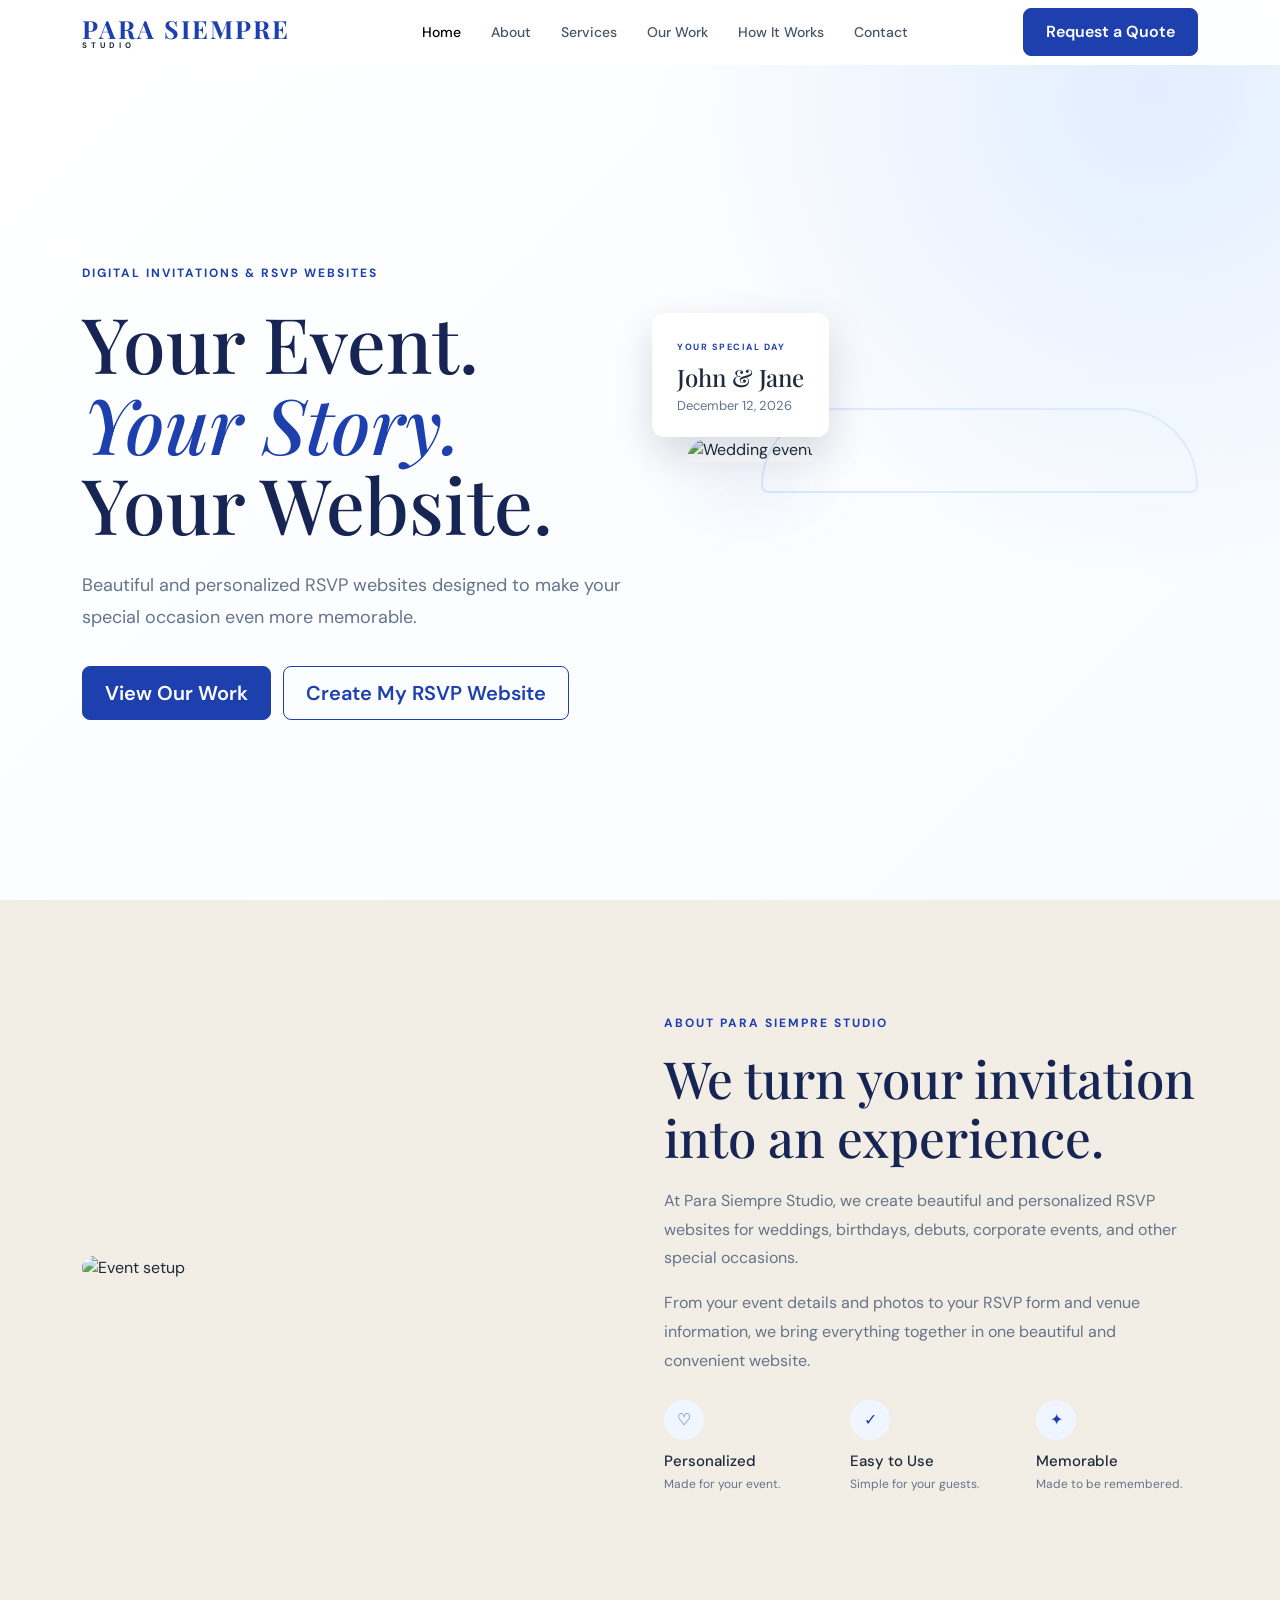
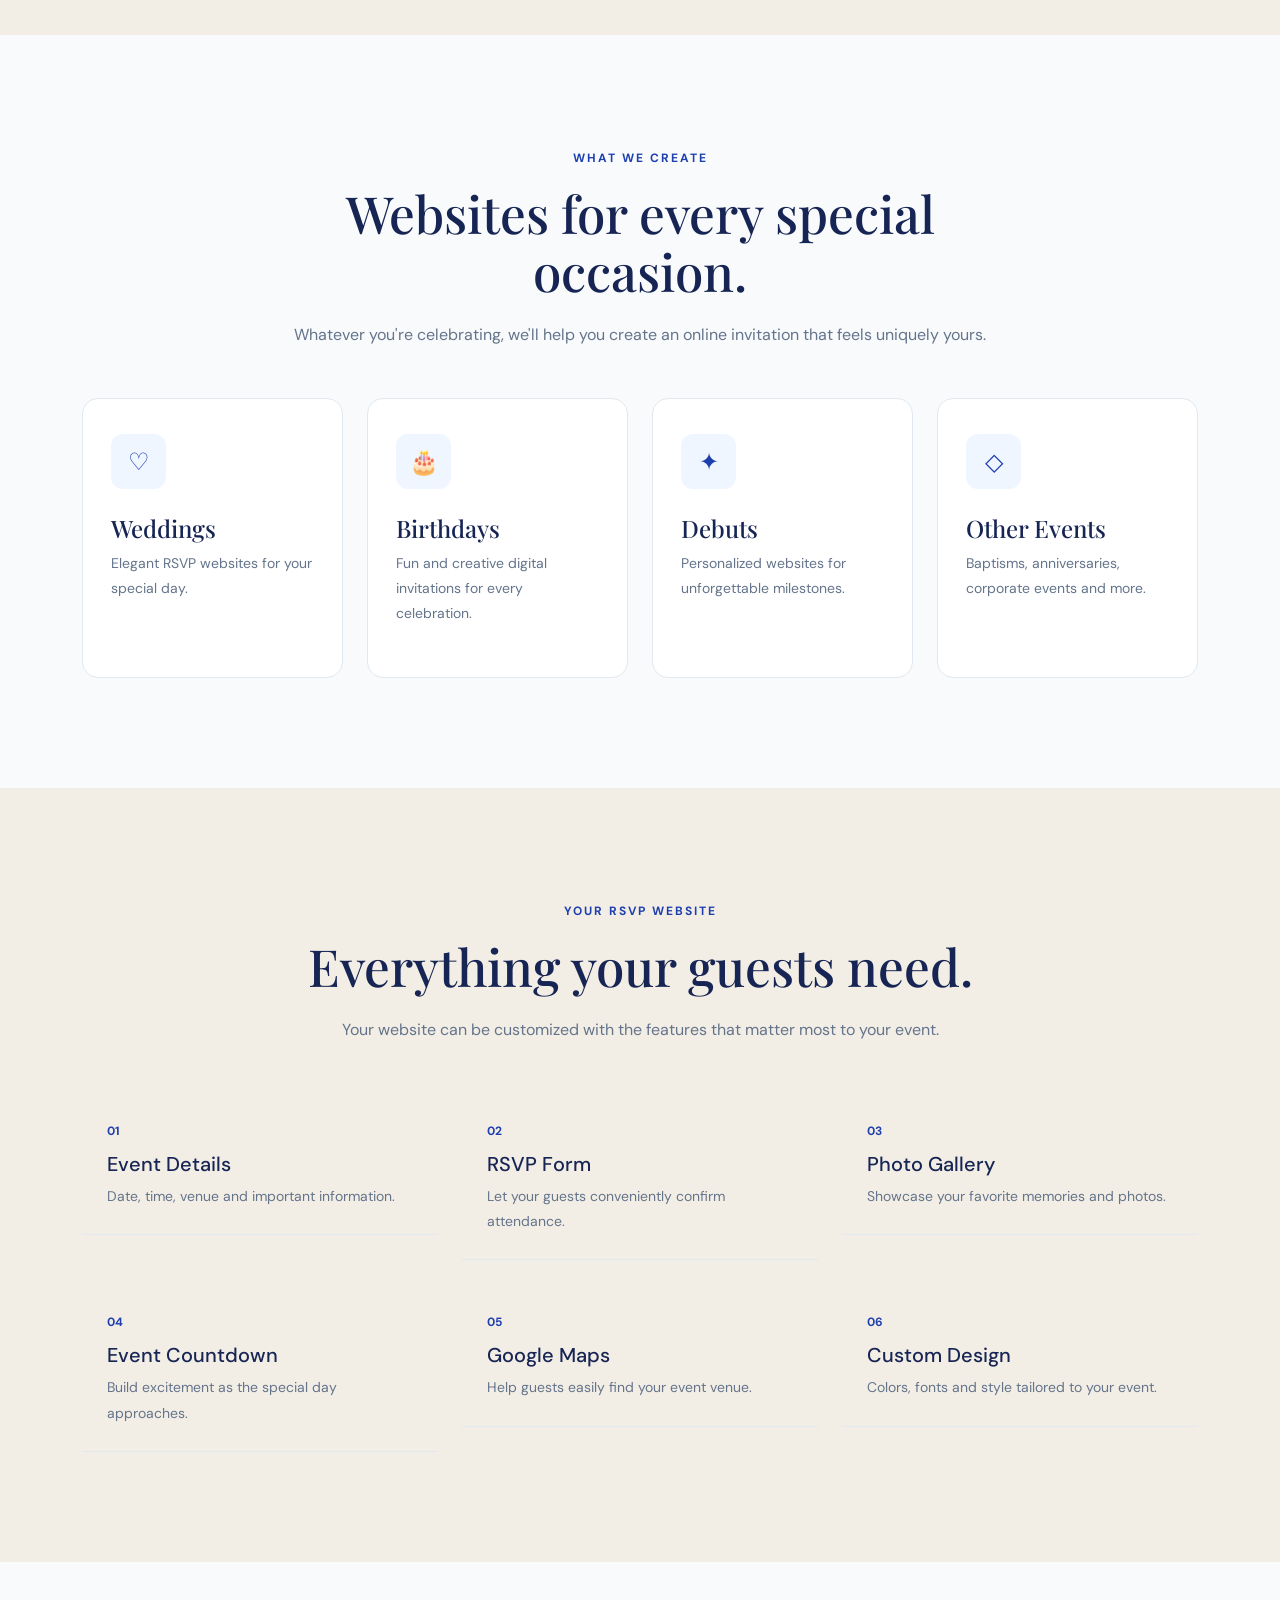
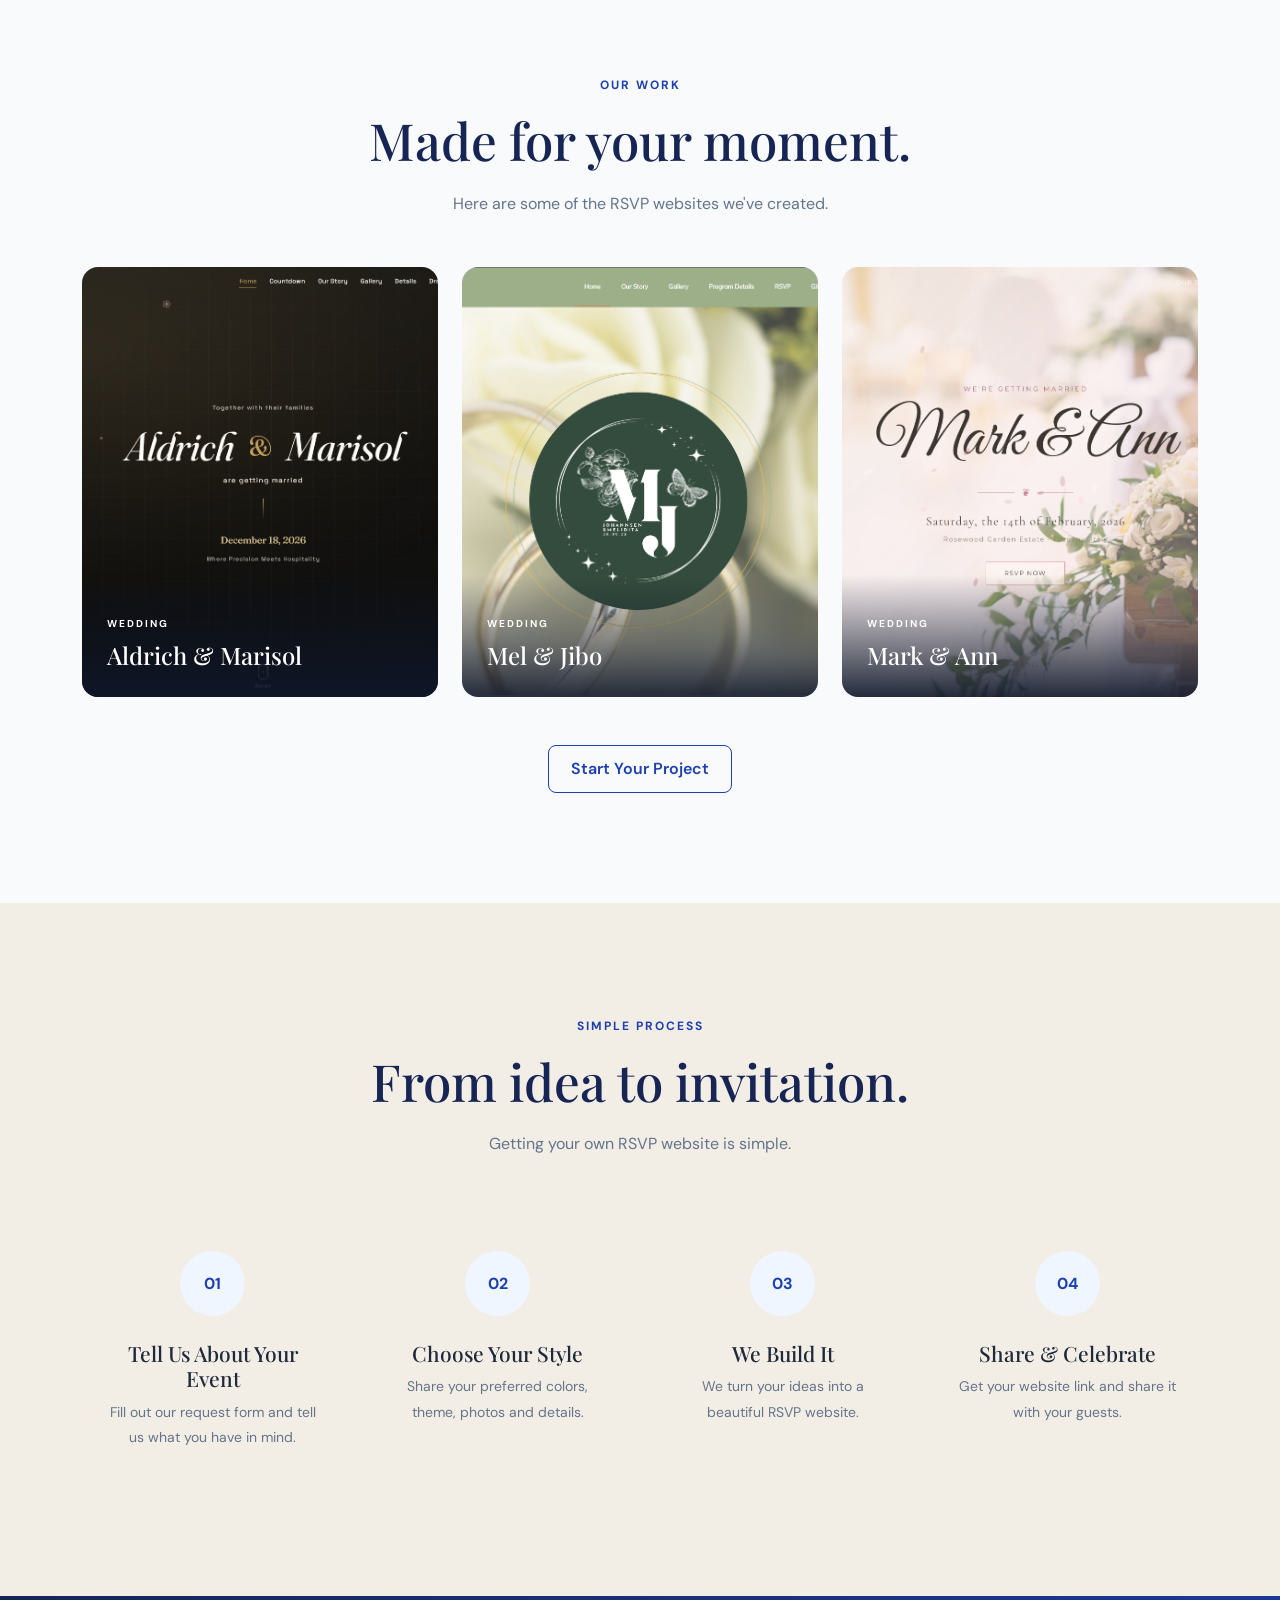
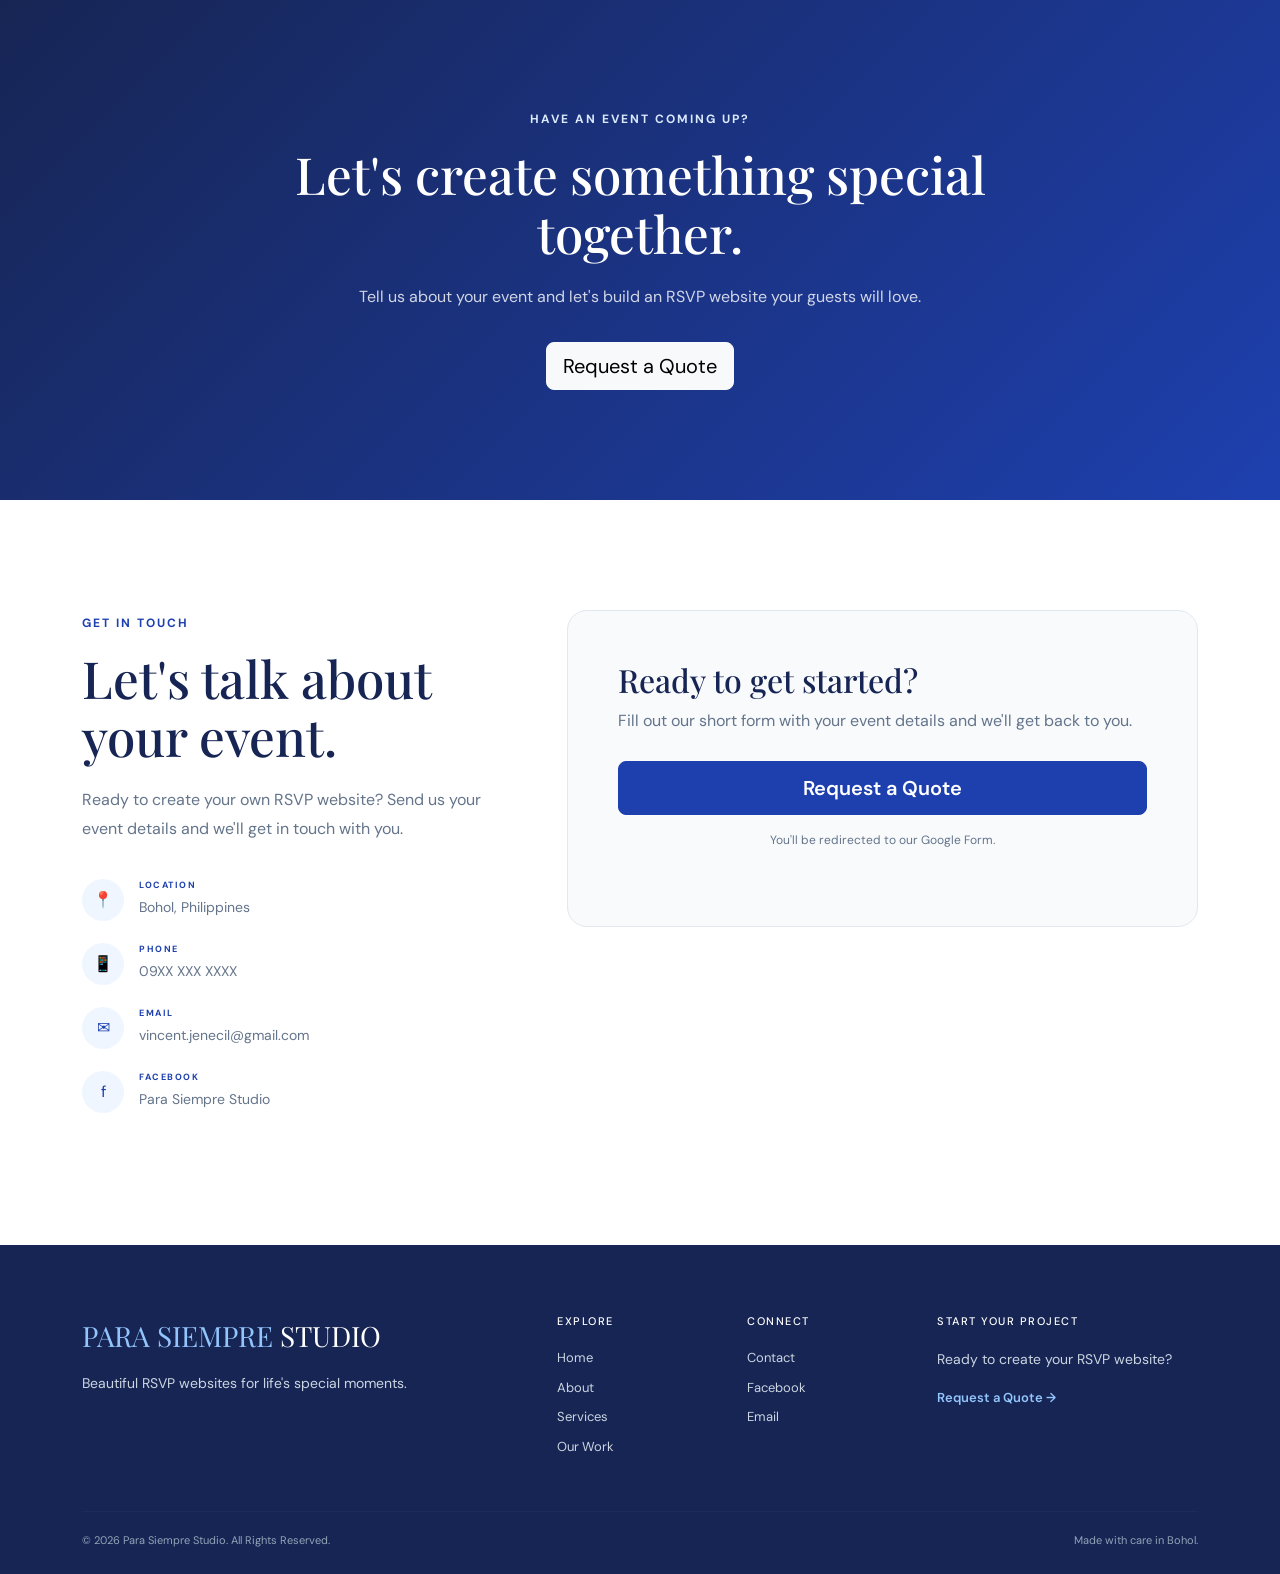
==== commit b6e22656: "changed address" ====
--- a/index.html
+++ b/index.html
@@ -406,7 +406,7 @@
                 <div class="contact-icon">📍</div>
                 <div>
                   <small>LOCATION</small>
-                  <p>New Lourdes, Cortes, Bohol, Philippines</p>
+                  <p>Bohol, Philippines</p>
                 </div>
               </div>
               <div class="contact-item">
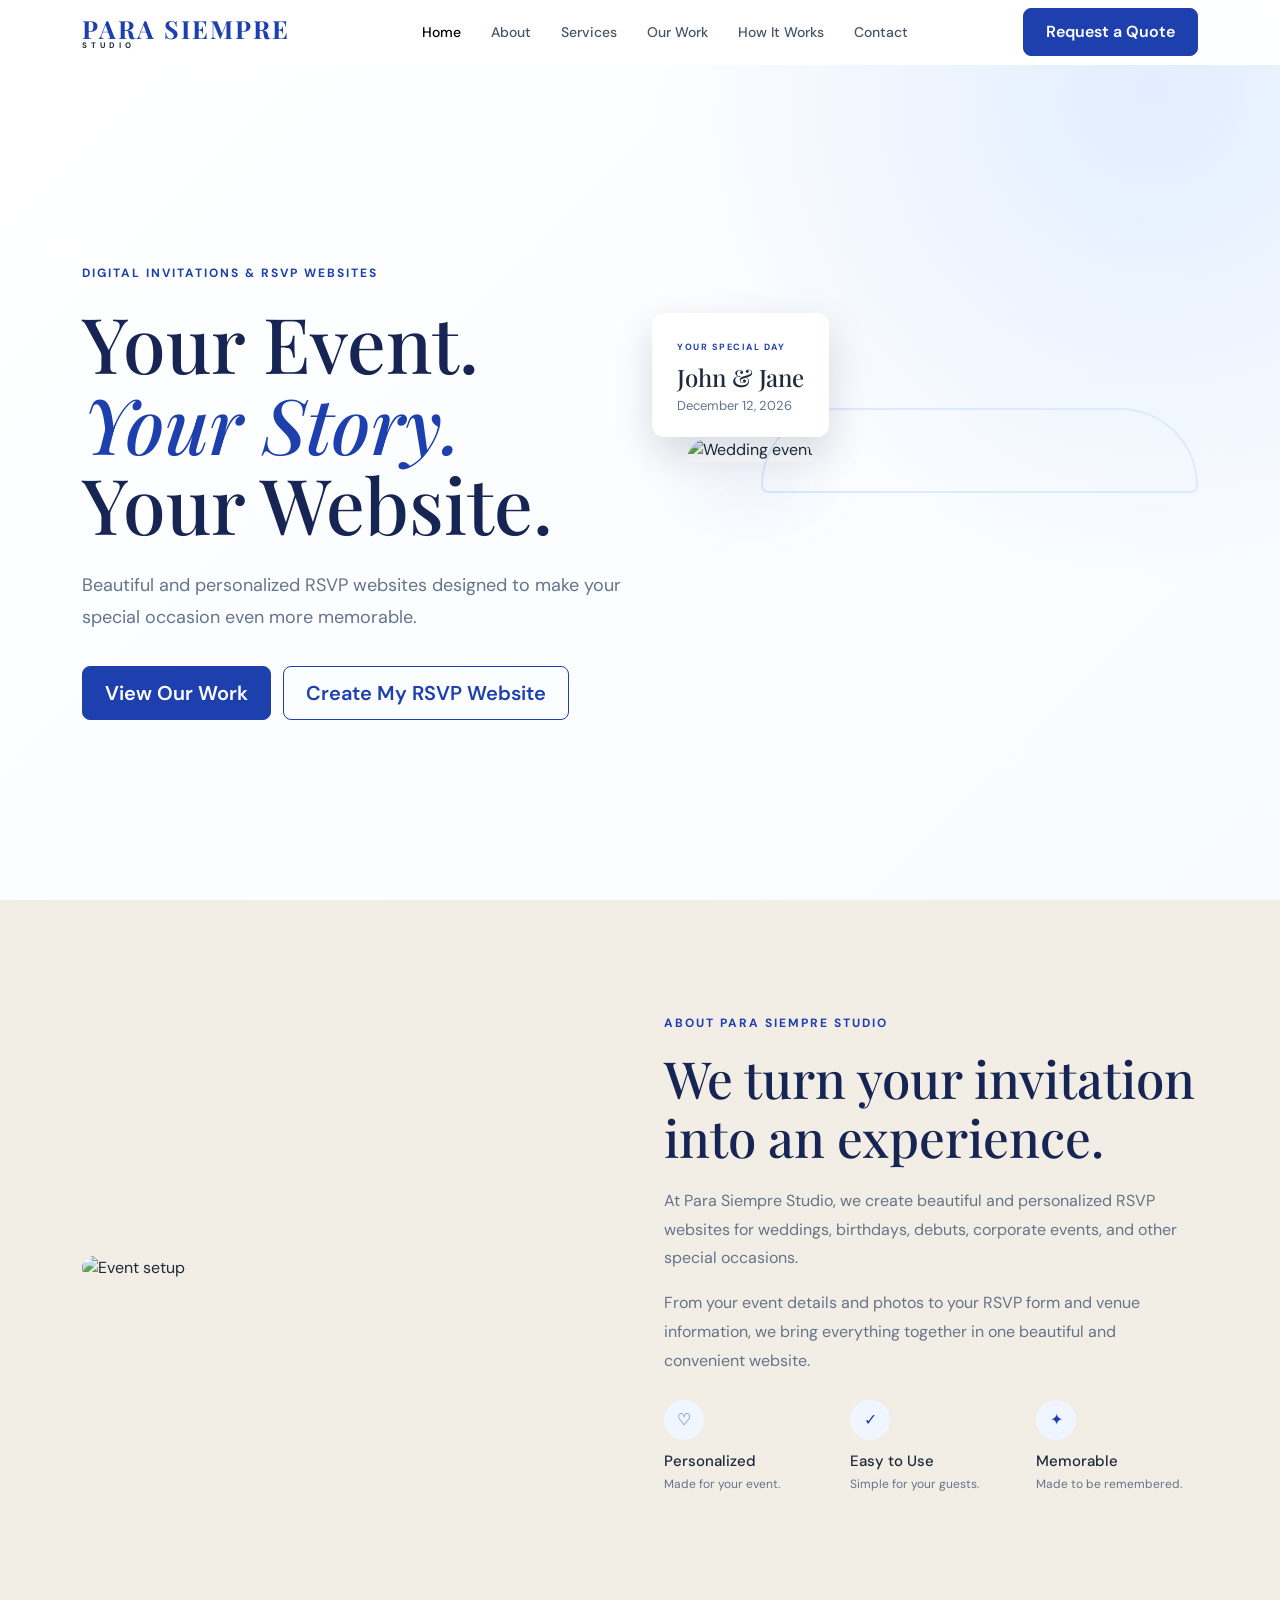
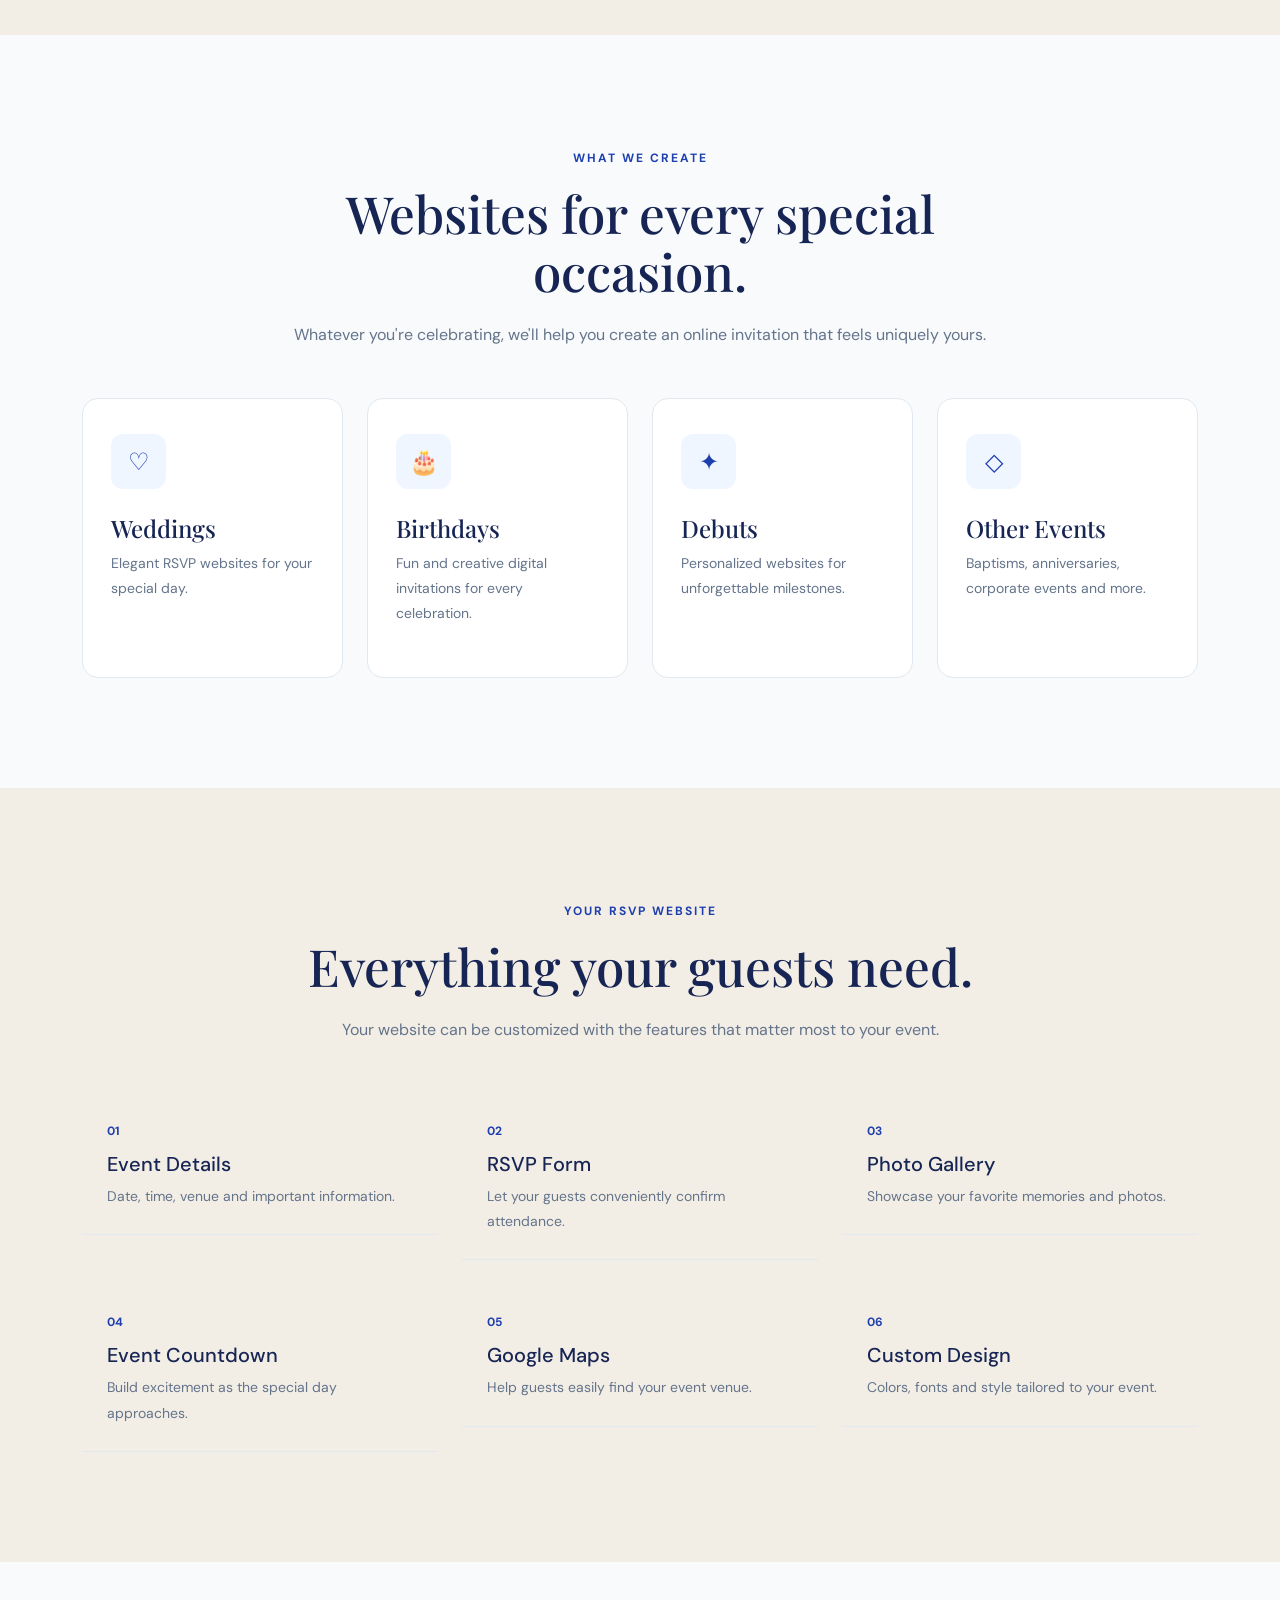
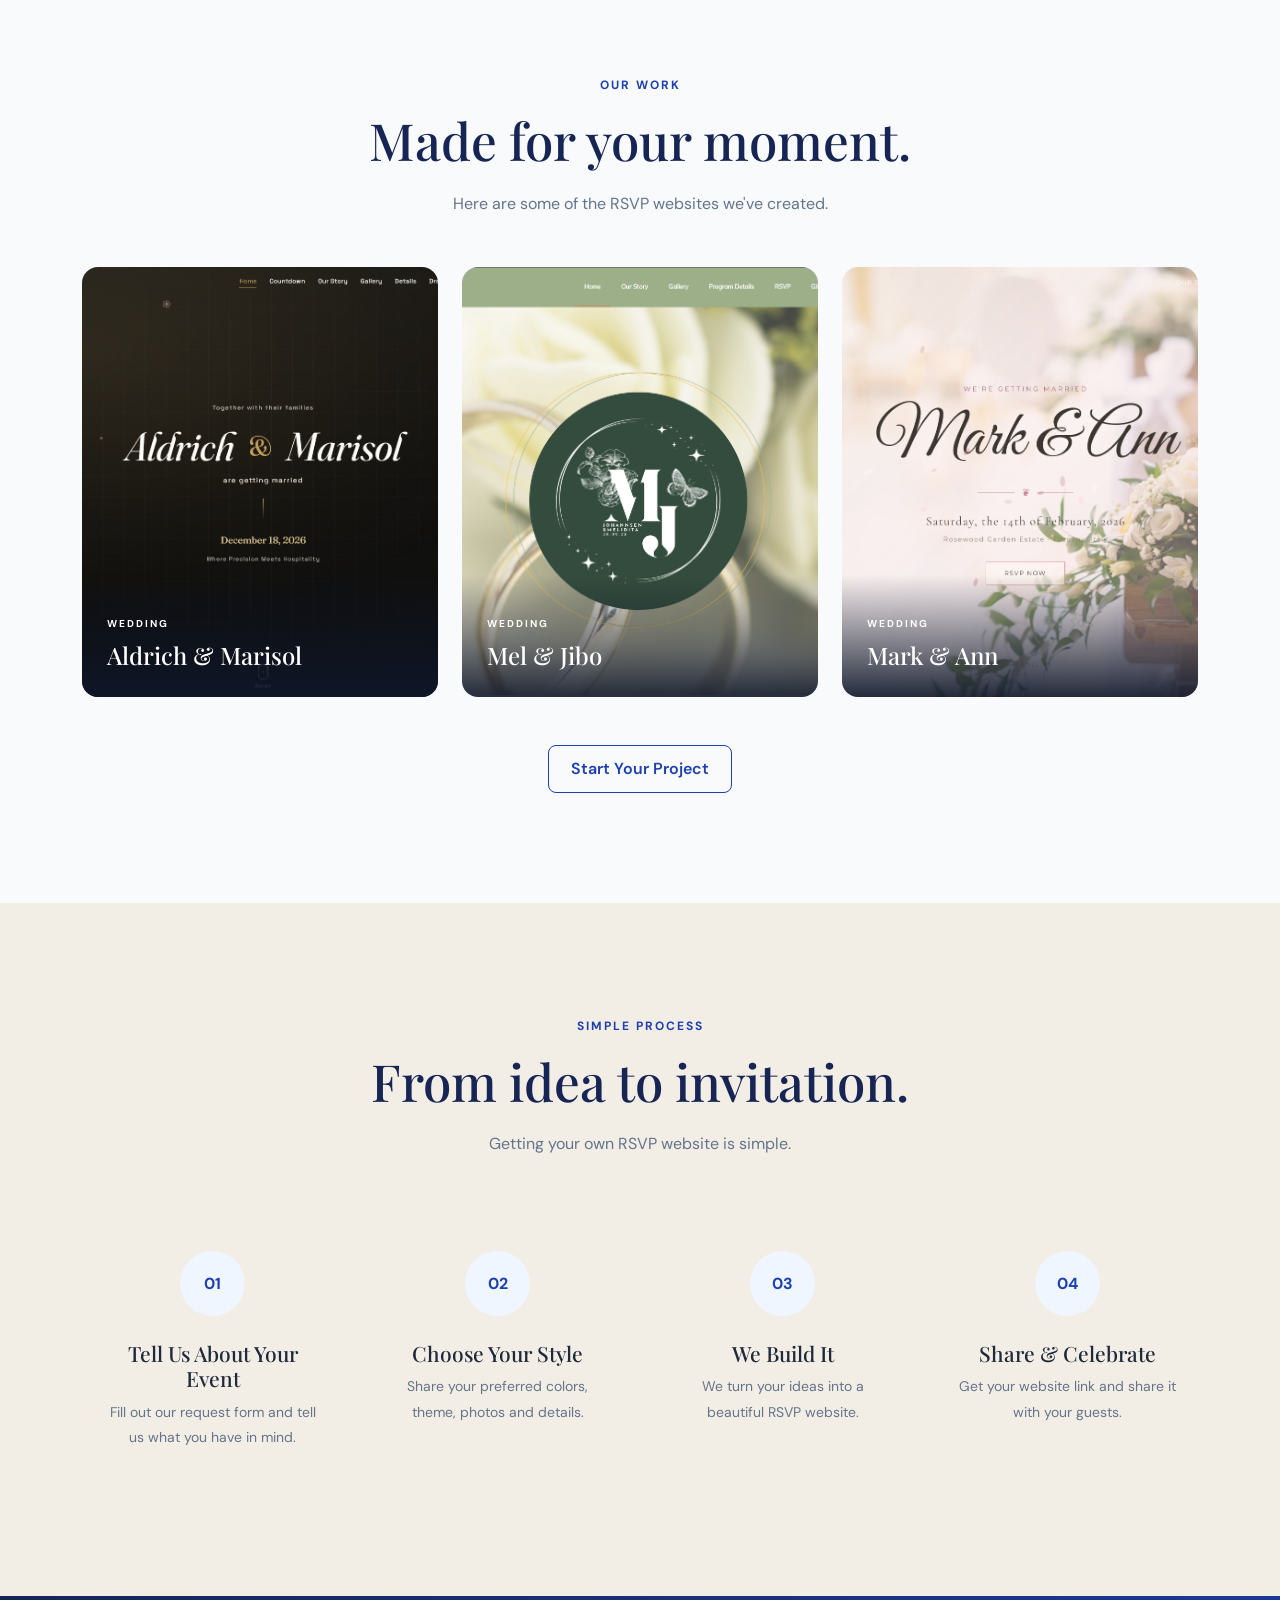
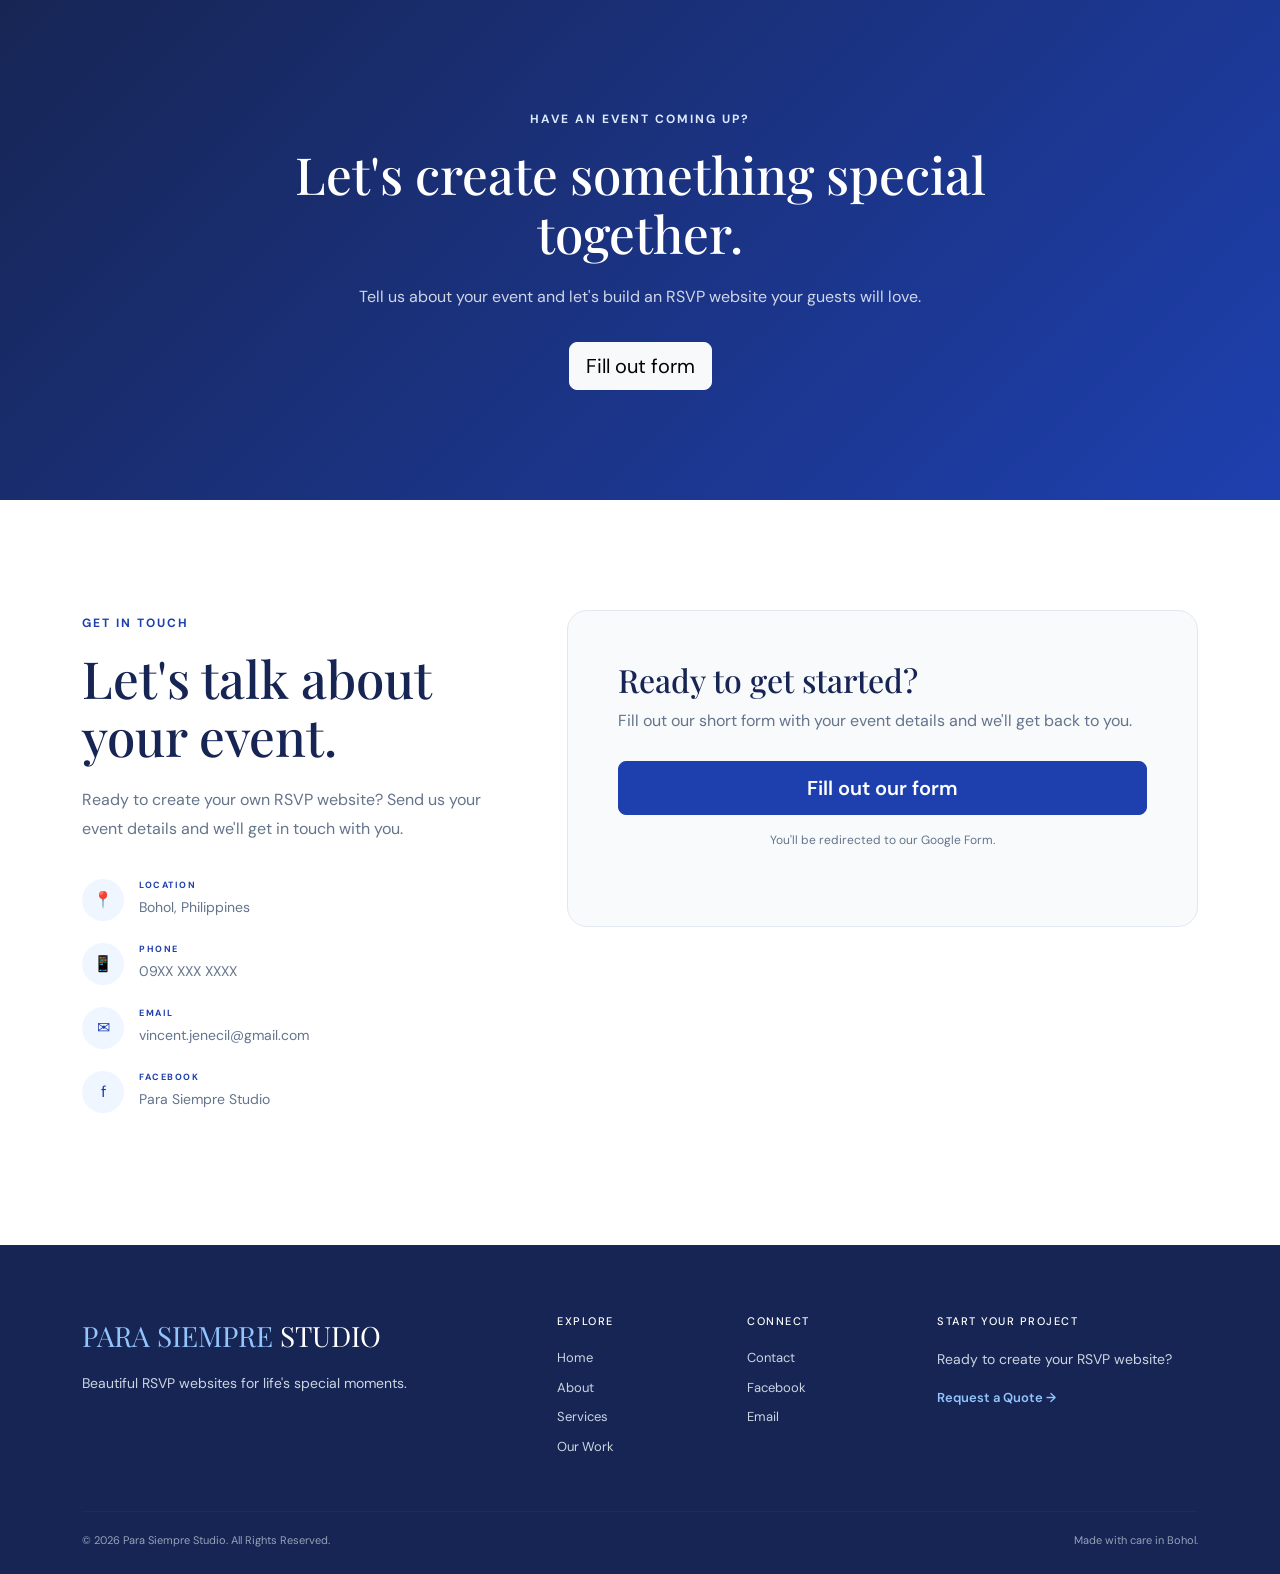
==== commit f8ce8462: "change terms in fill out forms" ====
--- a/index.html
+++ b/index.html
@@ -387,7 +387,7 @@
           Tell us about your event and let's build an RSVP website your guests
           will love.
         </p>
-        <a href="#contact" class="btn btn-light btn-lg"> Request a Quote </a>
+        <a href="#contact" class="btn btn-light btn-lg"> Fill out form </a>
       </div>
     </section>
     <!-- ========================= CONTACT ========================= -->
@@ -445,7 +445,7 @@
                 target="_blank"
                 class="btn btn-primary-custom btn-lg w-100"
               >
-                Request a Quote
+                Fill out our form
               </a>
               <p class="quote-note">You'll be redirected to our Google Form.</p>
             </div>
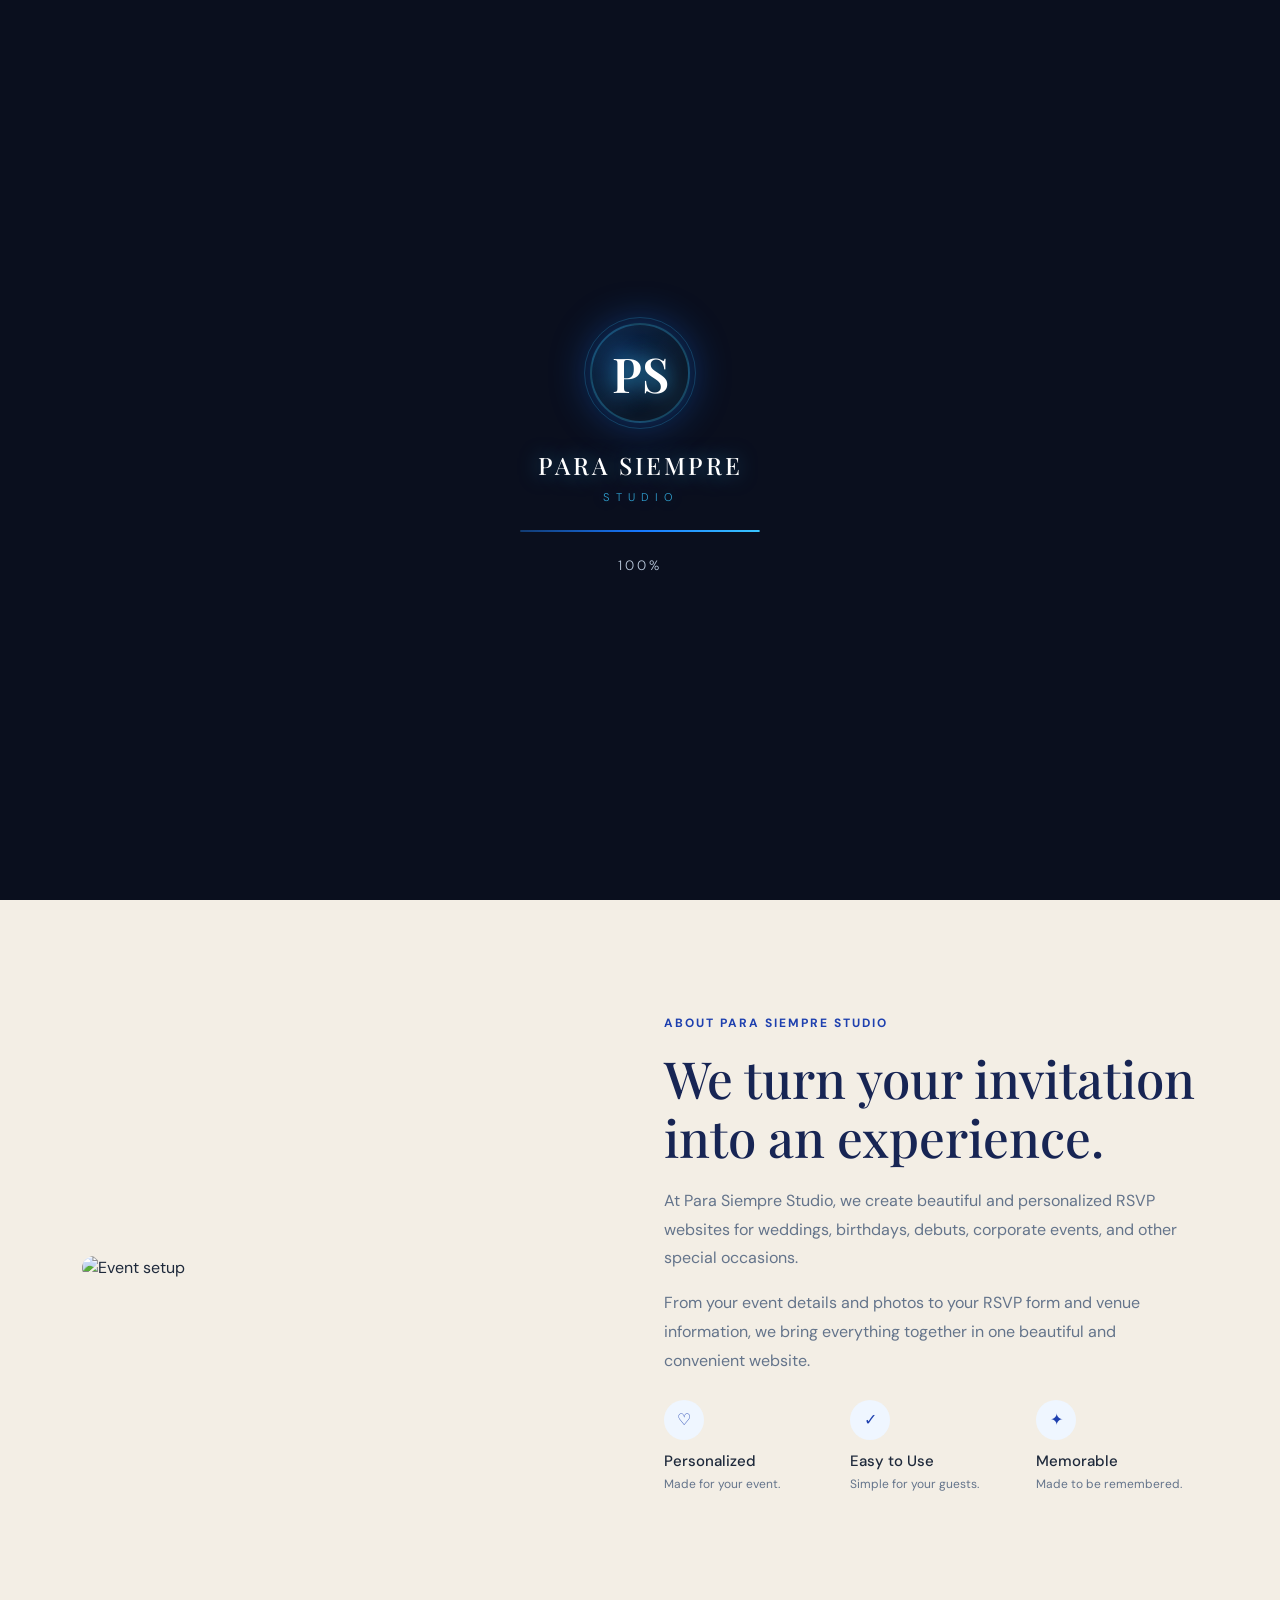
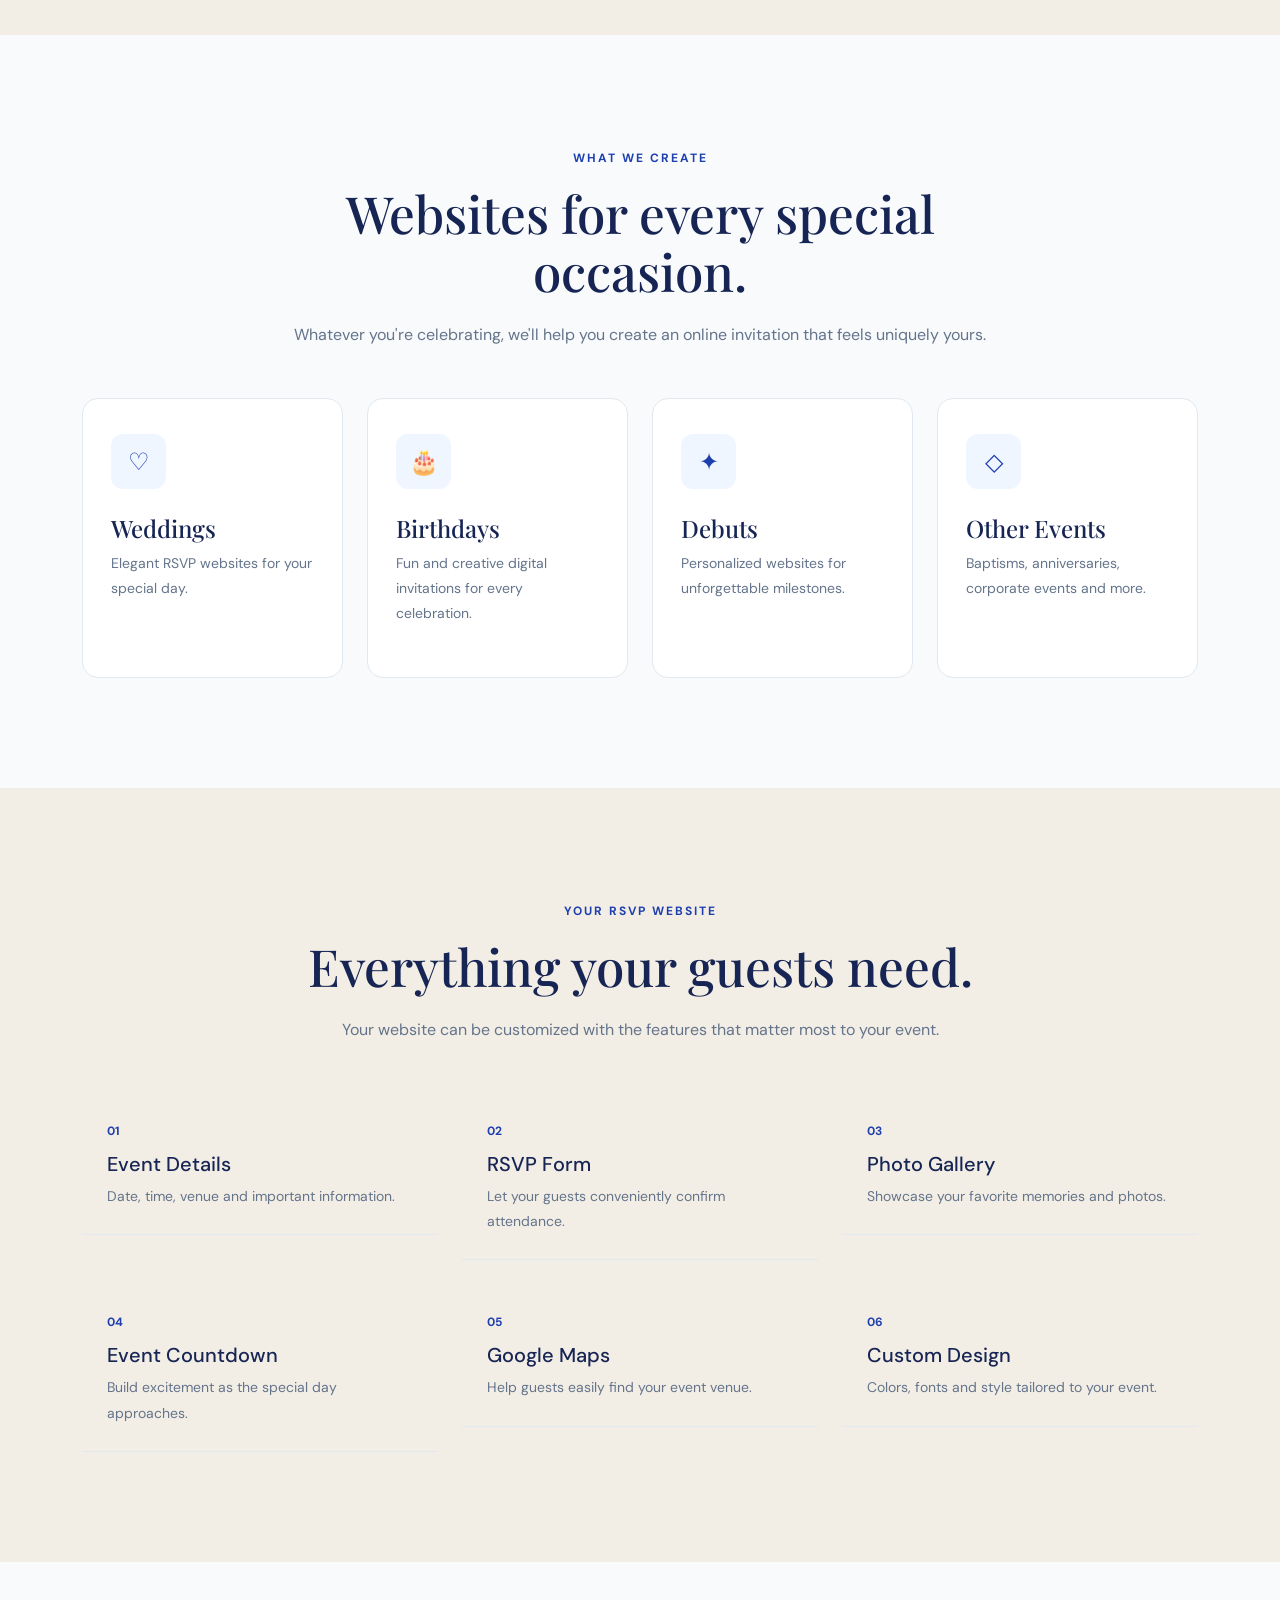
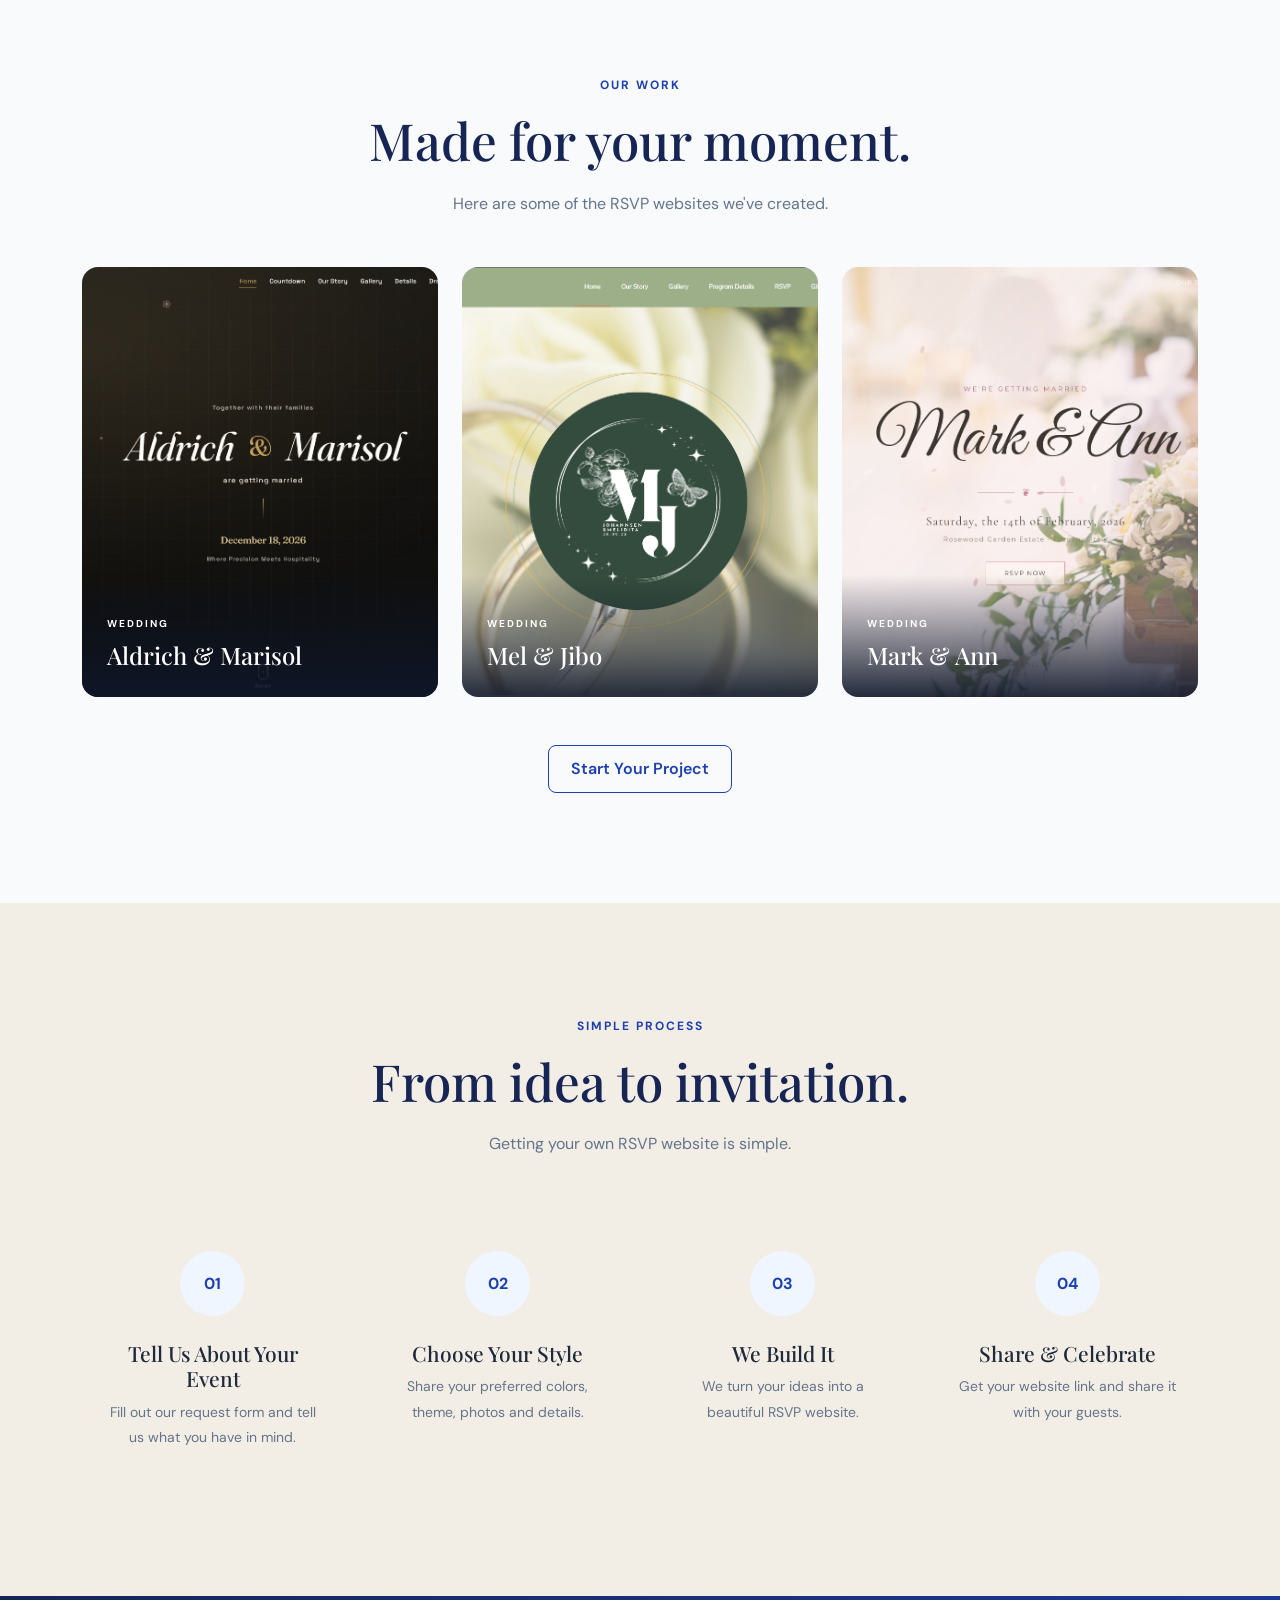
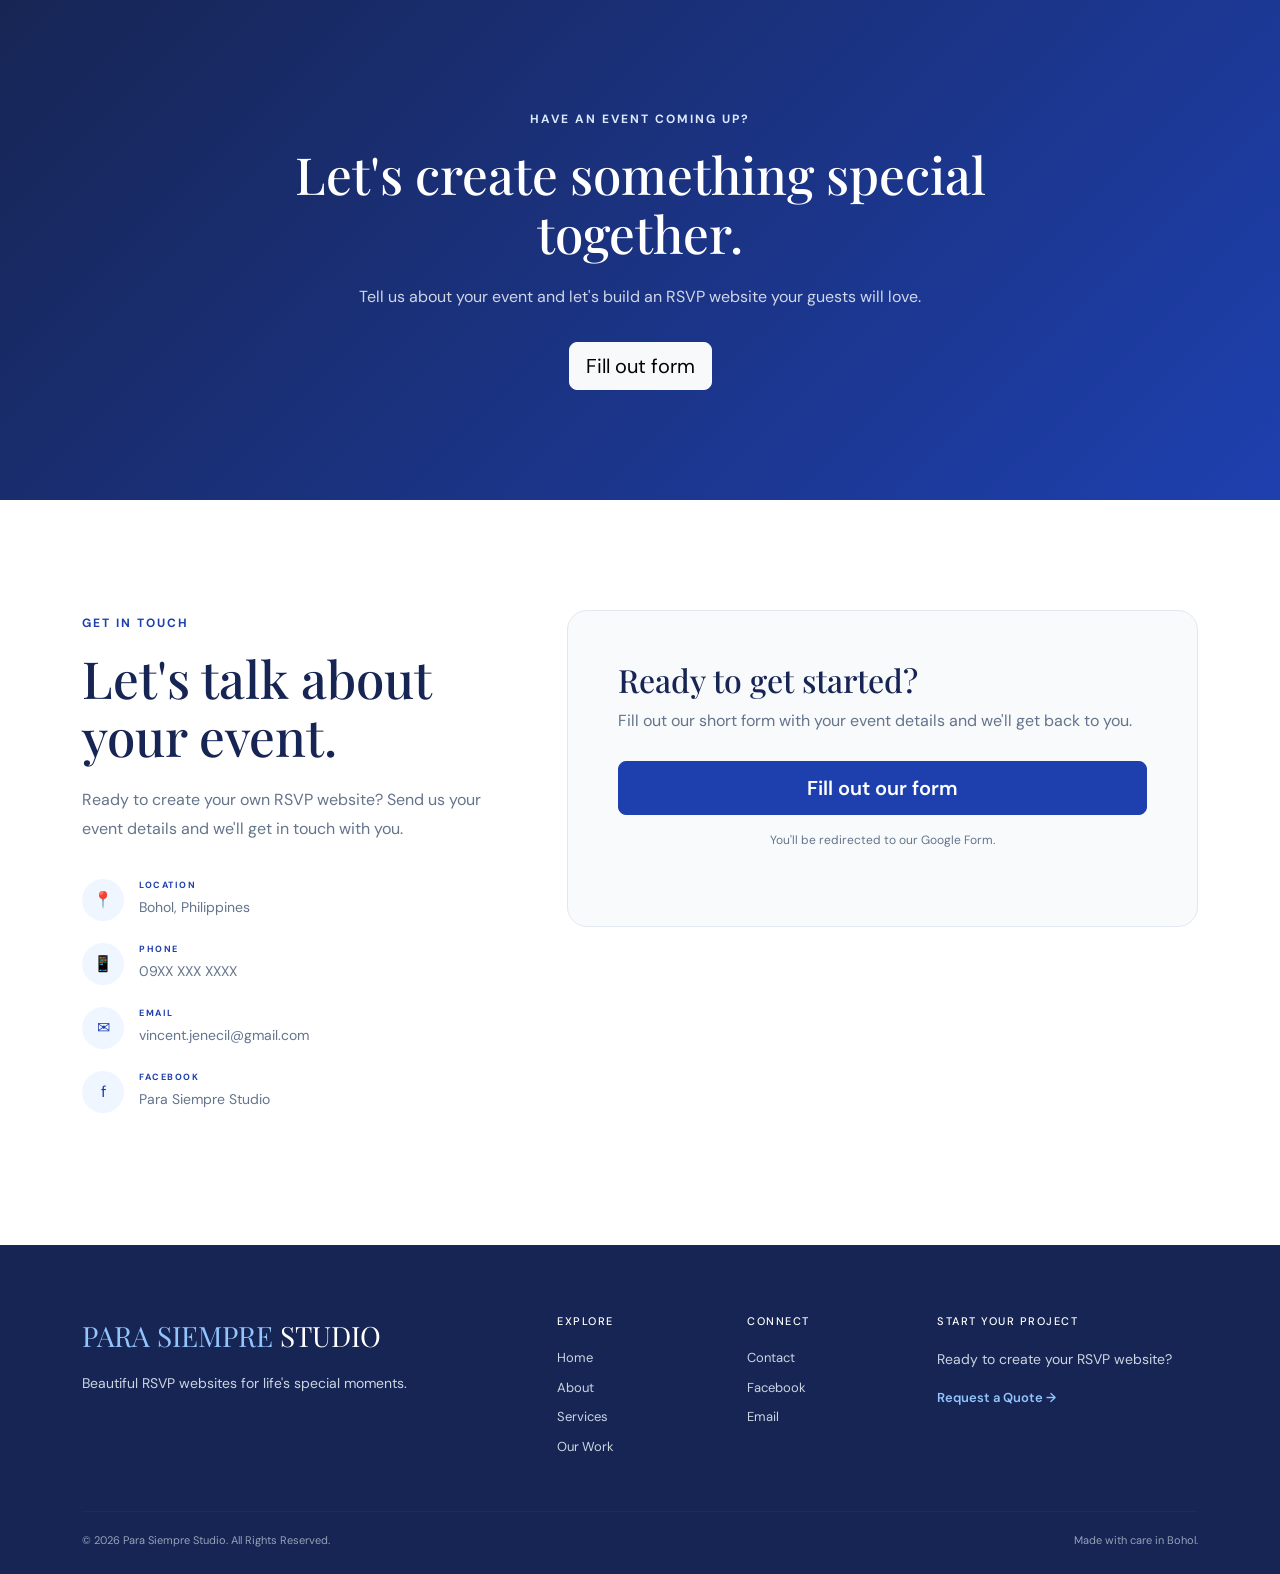
==== commit 240c0d24: "added intro overlay" ====
--- a/index.html
+++ b/index.html
@@ -19,71 +19,72 @@
       rel="stylesheet"
     />
     <!-- Custom CSS -->
-    
-    <link rel="stylesheet" href="style.css">
+    <link rel="stylesheet" href="style.css" />
   </head>
   <body>
+    <!-- ========================= LOADING SCREEN ========================= -->
+    <div class="loader-overlay" id="loaderOverlay">
+      <div class="loader-content">
+        <div class="loader-monogram">PS</div>
+        <div class="loader-brand">
+          Para Siempre<span>studio</span>
+        </div>
+        <div class="loader-bar">
+          <div class="loader-bar-fill" id="loaderBarFill"></div>
+        </div>
+        <div class="loader-percentage" id="loaderPercentage">0%</div>
+      </div>
+    </div>
+
     <!-- ========================= NAVBAR ========================= -->
     <nav class="navbar navbar-expand-lg navbar-light fixed-top" id="mainNavbar">
-        <div class="container">
-
-            <a class="navbar-brand" href="#home">
-                <span class="brand-rsvp">PARA SIEMPRE</span>
-                <span class="brand-services">STUDIO</span>
-            </a>
-
-            <!-- HAMBURGER -->
-            <button
-                class="navbar-toggler"
-                type="button"
-                data-bs-toggle="collapse"
-                data-bs-target="#navbarContent"
-                aria-controls="navbarContent"
-                aria-expanded="false"
-                aria-label="Toggle navigation"
-            >
-                <span class="navbar-toggler-icon"></span>
-            </button>
-
-            <!-- MENU -->
-            <div class="collapse navbar-collapse" id="navbarContent">
-
-                <ul class="navbar-nav mx-auto mb-2 mb-lg-0">
-
-                    <li class="nav-item">
-                        <a class="nav-link" href="#home">Home</a>
-                    </li>
-
-                    <li class="nav-item">
-                        <a class="nav-link" href="#about">About</a>
-                    </li>
-
-                    <li class="nav-item">
-                        <a class="nav-link" href="#services">Services</a>
-                    </li>
-
-                    <li class="nav-item">
-                        <a class="nav-link" href="#projects">Our Work</a>
-                    </li>
-
-                    <li class="nav-item">
-                        <a class="nav-link" href="#how-it-works">How It Works</a>
-                    </li>
-
-                    <li class="nav-item">
-                        <a class="nav-link" href="#contact">Contact</a>
-                    </li>
-
-                </ul>
-
-                <a href="#contact" class="btn btn-primary-custom">
-                    Request a Quote
-                </a>
-
-            </div>
-
-        </div>
+      <div class="container">
+        <a class="navbar-brand" href="#home">
+          <span class="brand-rsvp">PARA SIEMPRE</span>
+          <span class="brand-services">STUDIO</span>
+        </a>
+
+        <!-- HAMBURGER -->
+        <button
+          class="navbar-toggler"
+          type="button"
+          data-bs-toggle="collapse"
+          data-bs-target="#navbarContent"
+          aria-controls="navbarContent"
+          aria-expanded="false"
+          aria-label="Toggle navigation"
+        >
+          <span class="navbar-toggler-icon"></span>
+        </button>
+
+        <!-- MENU -->
+        <div class="collapse navbar-collapse" id="navbarContent">
+          <ul class="navbar-nav mx-auto mb-2 mb-lg-0">
+            <li class="nav-item">
+              <a class="nav-link" href="#home">Home</a>
+            </li>
+            <li class="nav-item">
+              <a class="nav-link" href="#about">About</a>
+            </li>
+            <li class="nav-item">
+              <a class="nav-link" href="#services">Services</a>
+            </li>
+            <li class="nav-item">
+              <a class="nav-link" href="#projects">Our Work</a>
+            </li>
+            <li class="nav-item">
+              <a class="nav-link" href="#how-it-works">How It Works</a>
+            </li>
+            <li class="nav-item">
+              <a class="nav-link" href="#contact">Contact</a>
+            </li>
+          </ul>
+
+          <a href="#contact" class="btn btn-primary-custom"> Request a Quote </a>
+        </div>
+      </div>
     </nav>
+
     <!-- ========================= HERO ========================= -->
     <section id="home" class="hero-section">
       <div class="container">
@@ -124,6 +125,7 @@
         </div>
       </div>
     </section>
+
     <!-- ========================= ABOUT ========================= -->
     <section id="about" class="section-padding section-khaki">
       <div class="container">
@@ -177,6 +179,7 @@
         </div>
       </div>
     </section>
+
     <!-- ========================= SERVICES ========================= -->
     <section id="services" class="section-padding services-section">
       <div class="container">
@@ -220,6 +223,7 @@
         </div>
       </div>
     </section>
+
     <!-- ========================= FEATURES ========================= -->
     <section class="section-padding section-khaki">
       <div class="container">
@@ -277,6 +281,7 @@
         </div>
       </div>
     </section>
+
     <!-- ========================= PROJECTS ========================= -->
     <section id="projects" class="section-padding projects-section">
       <div class="container">
@@ -289,10 +294,7 @@
           <div class="col-md-6 col-lg-4">
             <div class="project-card">
               <a href="https://jvfalturas.github.io/markandann/" target="_blank">
-                <img
-                  src="images/aldrichandmarisol.png"
-                  alt="Wedding project"
-                />
+                <img src="images/aldrichandmarisol.png" alt="Wedding project" />
               </a>
               <div class="project-info">
                 <span>WEDDING</span>
@@ -303,10 +305,7 @@
           <div class="col-md-6 col-lg-4">
             <div class="project-card">
               <a href="https://jvfalturas.github.io/melandjibo/" target="_blank">
-                <img
-                  src="images/melandjibo.png"
-                  alt="Wedding project"
-                />
+                <img src="images/melandjibo.png" alt="Wedding project" />
               </a>
               <div class="project-info">
                 <span>WEDDING</span>
@@ -316,11 +315,11 @@
           </div>
           <div class="col-md-6 col-lg-4">
             <div class="project-card">
-              <a href="https://jenecilpatac.github.io/markandann1/" target="_blank">
-                <img
-                  src="images/markandann.png"
-                  alt="Wedding project"
-                />
+              <a
+                href="https://jenecilpatac.github.io/markandann1/"
+                target="_blank"
+              >
+                <img src="images/markandann.png" alt="Wedding project" />
               </a>
               <div class="project-info">
                 <span>WEDDING</span>
@@ -336,6 +335,7 @@
         </div>
       </div>
     </section>
+
     <!-- ========================= HOW IT WORKS ========================= -->
     <section id="how-it-works" class="section-padding section-khaki">
       <div class="container">
@@ -378,6 +378,7 @@
         </div>
       </div>
     </section>
+
     <!-- ========================= CTA ========================= -->
     <section class="cta-section">
       <div class="container text-center">
@@ -390,6 +391,7 @@
         <a href="#contact" class="btn btn-light btn-lg"> Fill out form </a>
       </div>
     </section>
+
     <!-- ========================= CONTACT ========================= -->
     <section id="contact" class="section-padding contact-section">
       <div class="container">
@@ -453,6 +455,7 @@
         </div>
       </div>
     </section>
+
     <!-- ========================= FOOTER ========================= -->
     <footer class="footer">
       <div class="container">
@@ -485,10 +488,10 @@
         </div>
       </div>
     </footer>
+
     <!-- Bootstrap JS -->
     <script src="https://cdn.jsdelivr.net/npm/bootstrap@5.3.8/dist/js/bootstrap.bundle.min.js"></script>
     <!-- Custom JS -->
-    
     <script src="script.js"></script>
   </body>
-</html>
+</html>
--- a/style.css
+++ b/style.css
@@ -1,3 +1,6 @@
+/* ============================================================ */
+/* ROOT VARIABLES                                                */
+/* ============================================================ */
 :root {
     --blue: #1e40af;
     --blue-dark: #172554;
@@ -9,8 +12,18 @@
     --light: #f8fafc;
     --heading-font: "Playfair Display", serif;
     --body-font: "DM Sans", sans-serif;
-}
-
+
+    /* Loader colors (dark theme) */
+    --loader-bg: #0a0f1e;
+    --loader-cyan: #39C6FF;
+    --loader-bright: #1677FF;
+    --loader-royal: #123B72;
+    --loader-muted: #B8C7DA;
+}
+
+/* ============================================================ */
+/* BASE STYLES                                                   */
+/* ============================================================ */
 html {
     scroll-behavior: smooth;
     scroll-padding-top: 80px;
@@ -19,7 +32,12 @@
 body {
     font-family: var(--body-font);
     color: var(--text);
-    background: var(--white);
+    background-color: #faf9f6;
+}
+
+body.loading {
+    overflow: hidden;
+    height: 100vh;
 }
 
 h1,
@@ -33,7 +51,161 @@
     text-decoration: none;
 }
 
-/* ========================= NAVBAR ========================= */
+/* ============================================================ */
+/* LOADING SCREEN                                                */
+/* ============================================================ */
+.loader-overlay {
+    position: fixed;
+    inset: 0;
+    z-index: 9999;
+    background: var(--loader-bg);
+    display: flex;
+    align-items: center;
+    justify-content: center;
+    transition: opacity 0.8s ease, visibility 0.8s ease;
+}
+
+.loader-overlay.hidden {
+    opacity: 0;
+    visibility: hidden;
+    pointer-events: none;
+}
+
+.loader-content {
+    display: flex;
+    flex-direction: column;
+    align-items: center;
+    gap: 1.5rem;
+    text-align: center;
+}
+
+/* Monogram (PS circle) */
+.loader-monogram {
+    font-family: var(--heading-font);
+    font-size: 3rem;
+    font-weight: 600;
+    color: var(--white);
+    width: 100px;
+    height: 100px;
+    border-radius: 50%;
+    display: flex;
+    align-items: center;
+    justify-content: center;
+    background: radial-gradient(circle at 30% 30%, rgba(22, 119, 255, 0.2), transparent 70%);
+    border: 2px solid rgba(57, 198, 255, 0.3);
+    box-shadow:
+        0 0 40px rgba(22, 119, 255, 0.4),
+        inset 0 0 30px rgba(57, 198, 255, 0.1);
+    text-shadow: 0 0 25px var(--loader-cyan);
+    animation: monogramPulse 2s ease-in-out infinite;
+    position: relative;
+}
+
+.loader-monogram::before {
+    content: '';
+    position: absolute;
+    inset: -8px;
+    border-radius: 50%;
+    border: 1px solid rgba(57, 198, 255, 0.2);
+    animation: ringPulse 2s ease-in-out infinite;
+}
+
+@keyframes monogramPulse {
+    0%, 100% {
+        box-shadow:
+            0 0 40px rgba(22, 119, 255, 0.4),
+            inset 0 0 30px rgba(57, 198, 255, 0.1);
+        transform: scale(1);
+    }
+    50% {
+        box-shadow:
+            0 0 60px rgba(22, 119, 255, 0.7),
+            inset 0 0 40px rgba(57, 198, 255, 0.2);
+        transform: scale(1.05);
+    }
+}
+
+@keyframes ringPulse {
+    0%, 100% {
+        transform: scale(1);
+        opacity: 0.5;
+    }
+    50% {
+        transform: scale(1.15);
+        opacity: 0.2;
+    }
+}
+
+/* Brand text */
+.loader-brand {
+    font-family: var(--heading-font);
+    font-size: 1.5rem;
+    font-weight: 500;
+    letter-spacing: 3px;
+    text-transform: uppercase;
+    color: var(--white);
+    text-shadow: 0 0 20px rgba(57, 198, 255, 0.5);
+    opacity: 0;
+    animation: fadeInUp 1s 0.3s forwards;
+}
+
+.loader-brand span {
+    display: block;
+    font-family: var(--body-font);
+    font-size: 0.7rem;
+    font-weight: 300;
+    letter-spacing: 6px;
+    color: var(--loader-cyan);
+    margin-top: 6px;
+    opacity: 0.8;
+}
+
+@keyframes fadeInUp {
+    from {
+        opacity: 0;
+        transform: translateY(10px);
+    }
+    to {
+        opacity: 1;
+        transform: translateY(0);
+    }
+}
+
+/* Progress bar */
+.loader-bar {
+    width: 240px;
+    height: 2px;
+    background: rgba(57, 198, 255, 0.15);
+    border-radius: 4px;
+    overflow: hidden;
+    position: relative;
+    opacity: 0;
+    animation: fadeInUp 1s 0.6s forwards;
+}
+
+.loader-bar-fill {
+    height: 100%;
+    width: 0%;
+    background: linear-gradient(90deg, var(--loader-royal), var(--loader-bright), var(--loader-cyan));
+    border-radius: 4px;
+    box-shadow: 0 0 15px var(--loader-cyan);
+    transition: width 0.3s ease;
+}
+
+/* Percentage */
+.loader-percentage {
+    font-family: var(--body-font);
+    font-size: 0.85rem;
+    font-weight: 300;
+    letter-spacing: 3px;
+    color: var(--loader-muted);
+    opacity: 0;
+    animation: fadeInUp 1s 0.9s forwards;
+}
+
+/* ============================================================ */
+/* NAVBAR                                                        */
+/* ============================================================ */
 #mainNavbar {
     background: rgba(255, 255, 255, 0.96);
     backdrop-filter: blur(12px);
@@ -111,9 +283,12 @@
     color: white;
 }
 
-/* ========================= HERO ========================= */
+/* ============================================================ */
+/* HERO                                                          */
+/* ============================================================ */
 .hero-section {
-    background: radial-gradient(circle at 90% 10%, rgba(219, 234, 254, 0.8), transparent 35%), linear-gradient(135deg, #ffffff 0%, #f8fbff 100%);
+    background: radial-gradient(circle at 90% 10%, rgba(219, 234, 254, 0.8), transparent 35%),
+                linear-gradient(135deg, #ffffff 0%, #f8fbff 100%);
 }
 
 .hero-content {
@@ -207,7 +382,9 @@
     font-size: 13px;
 }
 
-/* ========================= GENERAL SECTIONS ========================= */
+/* ============================================================ */
+/* GENERAL SECTIONS                                              */
+/* ============================================================ */
 .section-padding {
     padding: 110px 0;
 }
@@ -232,7 +409,13 @@
     line-height: 1.8;
 }
 
-/* ========================= ABOUT ========================= */
+.section-khaki {
+    background-color: #f3eee5;
+}
+
+/* ============================================================ */
+/* ABOUT                                                         */
+/* ============================================================ */
 .about-image-wrapper {
     padding-right: 30px;
 }
@@ -270,7 +453,9 @@
     line-height: 1.5;
 }
 
-/* ========================= SERVICES ========================= */
+/* ============================================================ */
+/* SERVICES                                                      */
+/* ============================================================ */
 .services-section {
     background: var(--light);
 }
@@ -311,7 +496,9 @@
     font-size: 14px;
 }
 
-/* ========================= INCLUDED FEATURES ========================= */
+/* ============================================================ */
+/* INCLUDED FEATURES                                             */
+/* ============================================================ */
 .included-card {
     padding: 25px;
     border-bottom: 1px solid #e2e8f0;
@@ -333,7 +520,9 @@
     margin-bottom: 0;
 }
 
-/* ========================= PROJECTS ========================= */
+/* ============================================================ */
+/* PROJECTS                                                      */
+/* ============================================================ */
 .projects-section {
     background: var(--light);
 }
@@ -382,7 +571,9 @@
     font-size: 13px;
 }
 
-/* ========================= HOW IT WORKS ========================= */
+/* ============================================================ */
+/* HOW IT WORKS                                                  */
+/* ============================================================ */
 .process-card {
     text-align: center;
     padding: 20px;
@@ -409,7 +600,9 @@
     font-size: 14px;
 }
 
-/* ========================= CTA ========================= */
+/* ============================================================ */
+/* CTA                                                           */
+/* ============================================================ */
 .cta-section {
     padding: 110px 20px;
     background: linear-gradient(135deg, var(--blue-dark), var(--blue));
@@ -432,7 +625,9 @@
     color: var(--blue-soft);
 }
 
-/* ========================= CONTACT ========================= */
+/* ============================================================ */
+/* CONTACT                                                       */
+/* ============================================================ */
 .contact-section {
     background: white;
 }
@@ -496,7 +691,9 @@
     font-size: 12px;
 }
 
-/* ========================= FOOTER ========================= */
+/* ============================================================ */
+/* FOOTER                                                        */
+/* ============================================================ */
 .footer {
     padding: 70px 0 25px;
     background: var(--blue-dark);
@@ -557,7 +754,9 @@
     font-size: 11px;
 }
 
-/* ========================= MOBILE ========================= */
+/* ============================================================ */
+/* RESPONSIVE                                                    */
+/* ============================================================ */
 @media (max-width: 991px) {
     .navbar-collapse {
         background: white;
@@ -587,53 +786,11 @@
 }
 
 @media (max-width: 576px) {
-    .section-padding {
-        padding: 75px 0;
-    }
-
-    .hero-content h1 {
-        font-size: 45px;
-    }
-
-    .hero-description {
-        font-size: 16px;
-    }
-
-    .hero-image-wrapper {
-        padding: 15px;
-    }
-
-    .hero-image {
-        height: 430px;
-    }
-
-    .hero-floating-card {
-        left: 0;
-        bottom: 30px;
-    }
-
-    .quote-card {
-        padding: 30px 20px;
-    }
-
-    .footer-bottom {
-        flex-direction: column;
-    }
-}
-
-/* =========================
-   EXTRA MOBILE RESPONSIVE
-========================= */
-
-@media (max-width: 576px) {
-
-    /* Prevent horizontal overflow */
     html,
     body {
         overflow-x: hidden;
     }
 
-    /* Navbar */
     .navbar {
         padding: 12px 0;
     }
@@ -642,7 +799,10 @@
         margin-left: 5px;
     }
 
-    /* Hero */
+    .section-padding {
+        padding: 70px 15px;
+    }
+
     .hero-section {
         padding-left: 15px;
         padding-right: 15px;
@@ -666,7 +826,6 @@
         width: 100%;
     }
 
-    /* Hero image */
     .hero-image-wrapper {
         padding: 10px;
         margin-top: 20px;
@@ -692,19 +851,11 @@
         font-size: 18px;
     }
 
-
-    /* Sections */
-    .section-padding {
-        padding: 70px 15px;
-    }
-
     section h2,
     .section-heading h2 {
         font-size: 35px;
     }
 
-
-    /* About */
     .about-image-wrapper {
         padding-right: 0;
     }
@@ -713,20 +864,14 @@
         height: 400px;
     }
 
-
-    /* Services */
     .service-card {
         padding: 28px 22px;
     }
 
-
-    /* Projects */
     .project-card img {
         height: 400px;
     }
 
-
-    /* CTA */
     .cta-section {
         padding: 80px 20px;
     }
@@ -735,8 +880,6 @@
         font-size: 36px;
     }
 
-
-    /* Contact */
     .quote-card {
         padding: 30px 20px;
     }
@@ -745,26 +888,11 @@
         font-size: 27px;
     }
 
-
-    /* Footer */
     .footer {
         padding: 60px 20px 25px;
     }
 
-}
-
-body {
-    background-color: #faf9f6;
-}
-
-.section-khaki {
-    background-color: #f3eee5;
-}
-
-.section-blue {
-    background-color: #172554;
-}
-
-.khaki-accent {
-    color: #8f8068;
+    .footer-bottom {
+        flex-direction: column;
+    }
 }
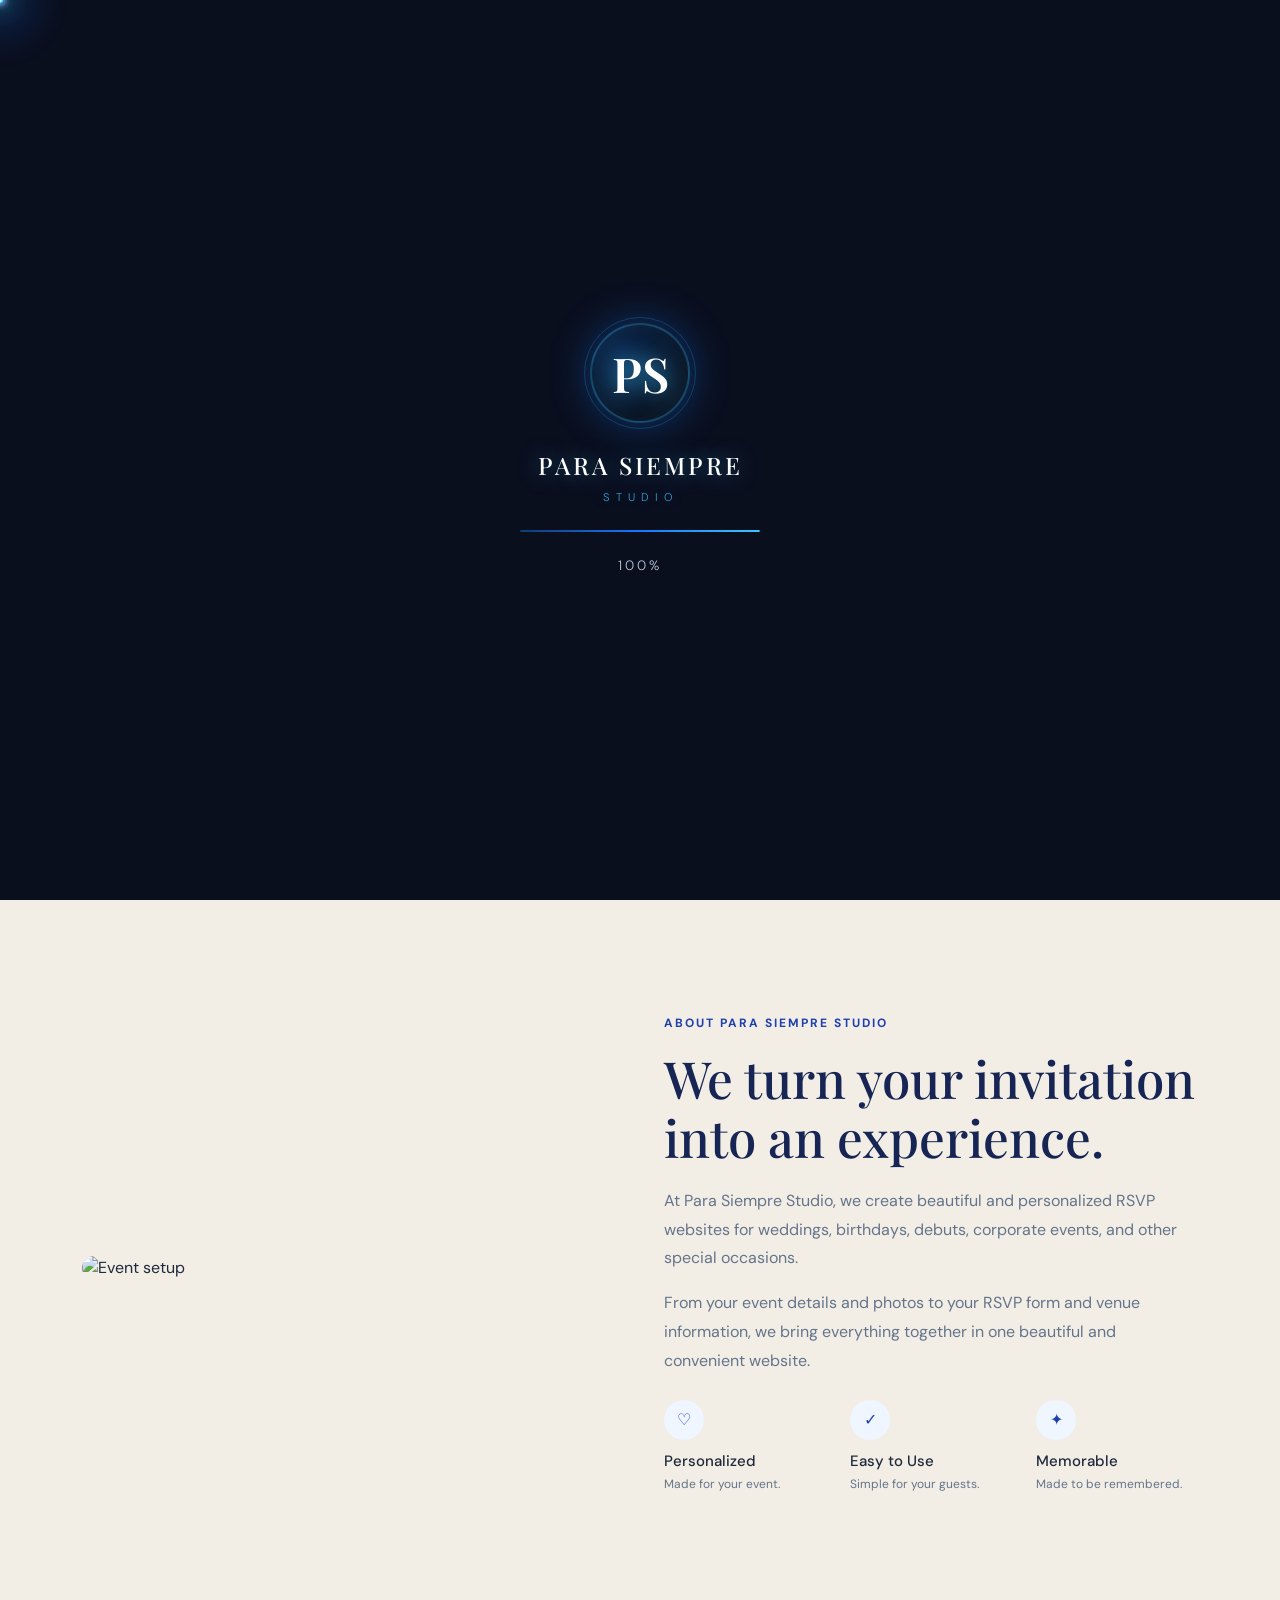
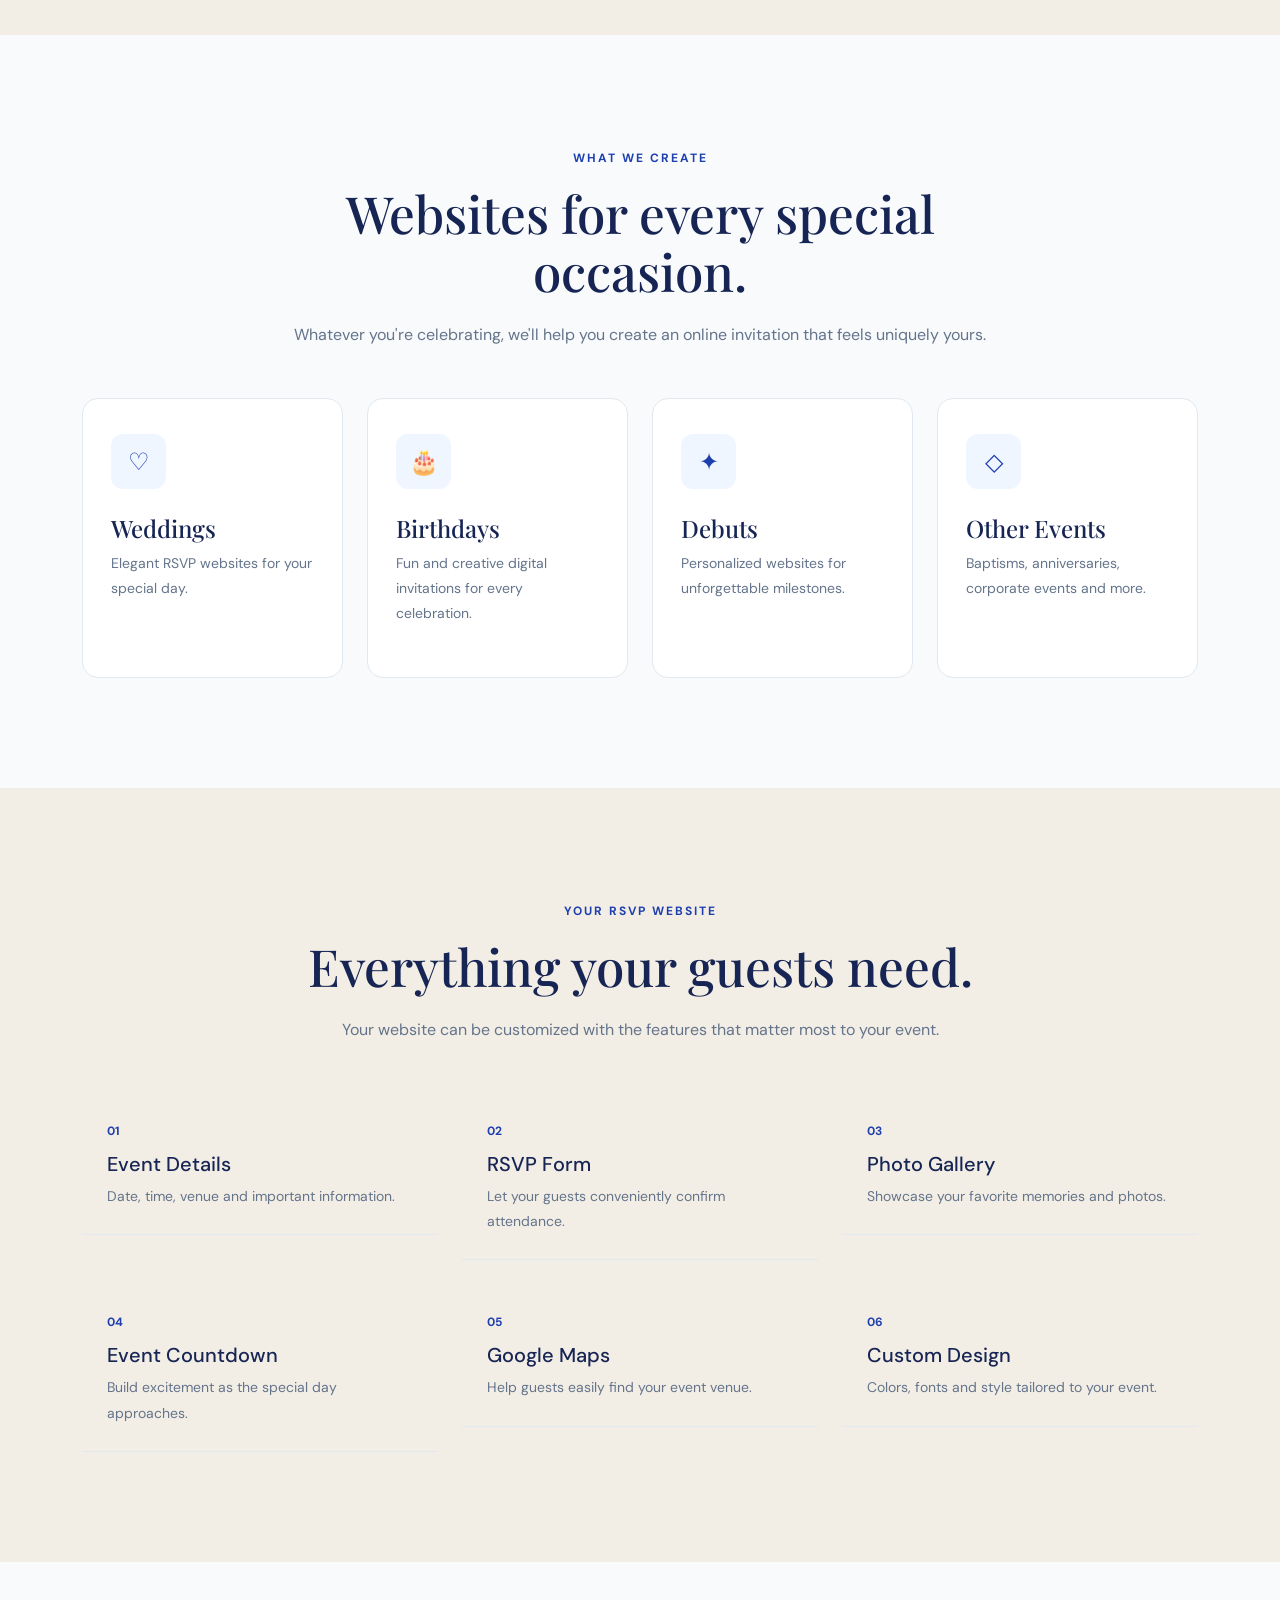
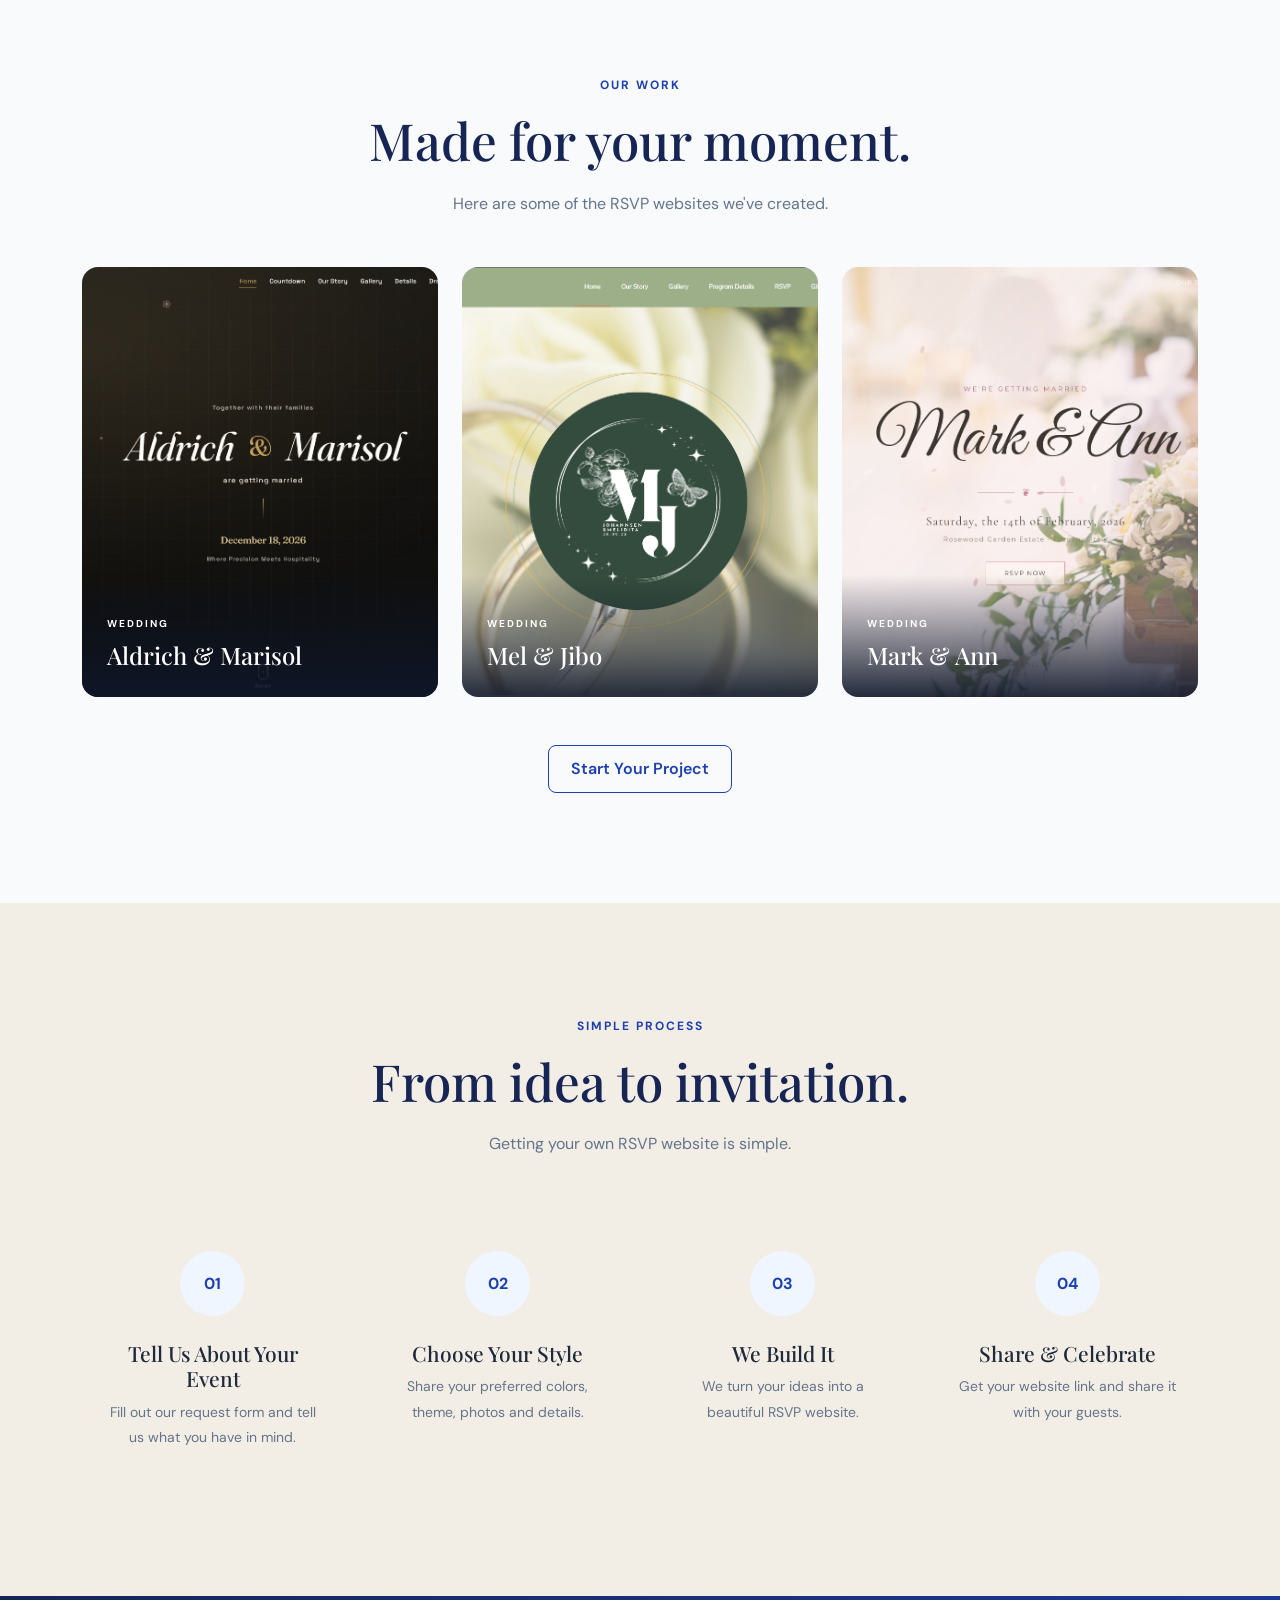
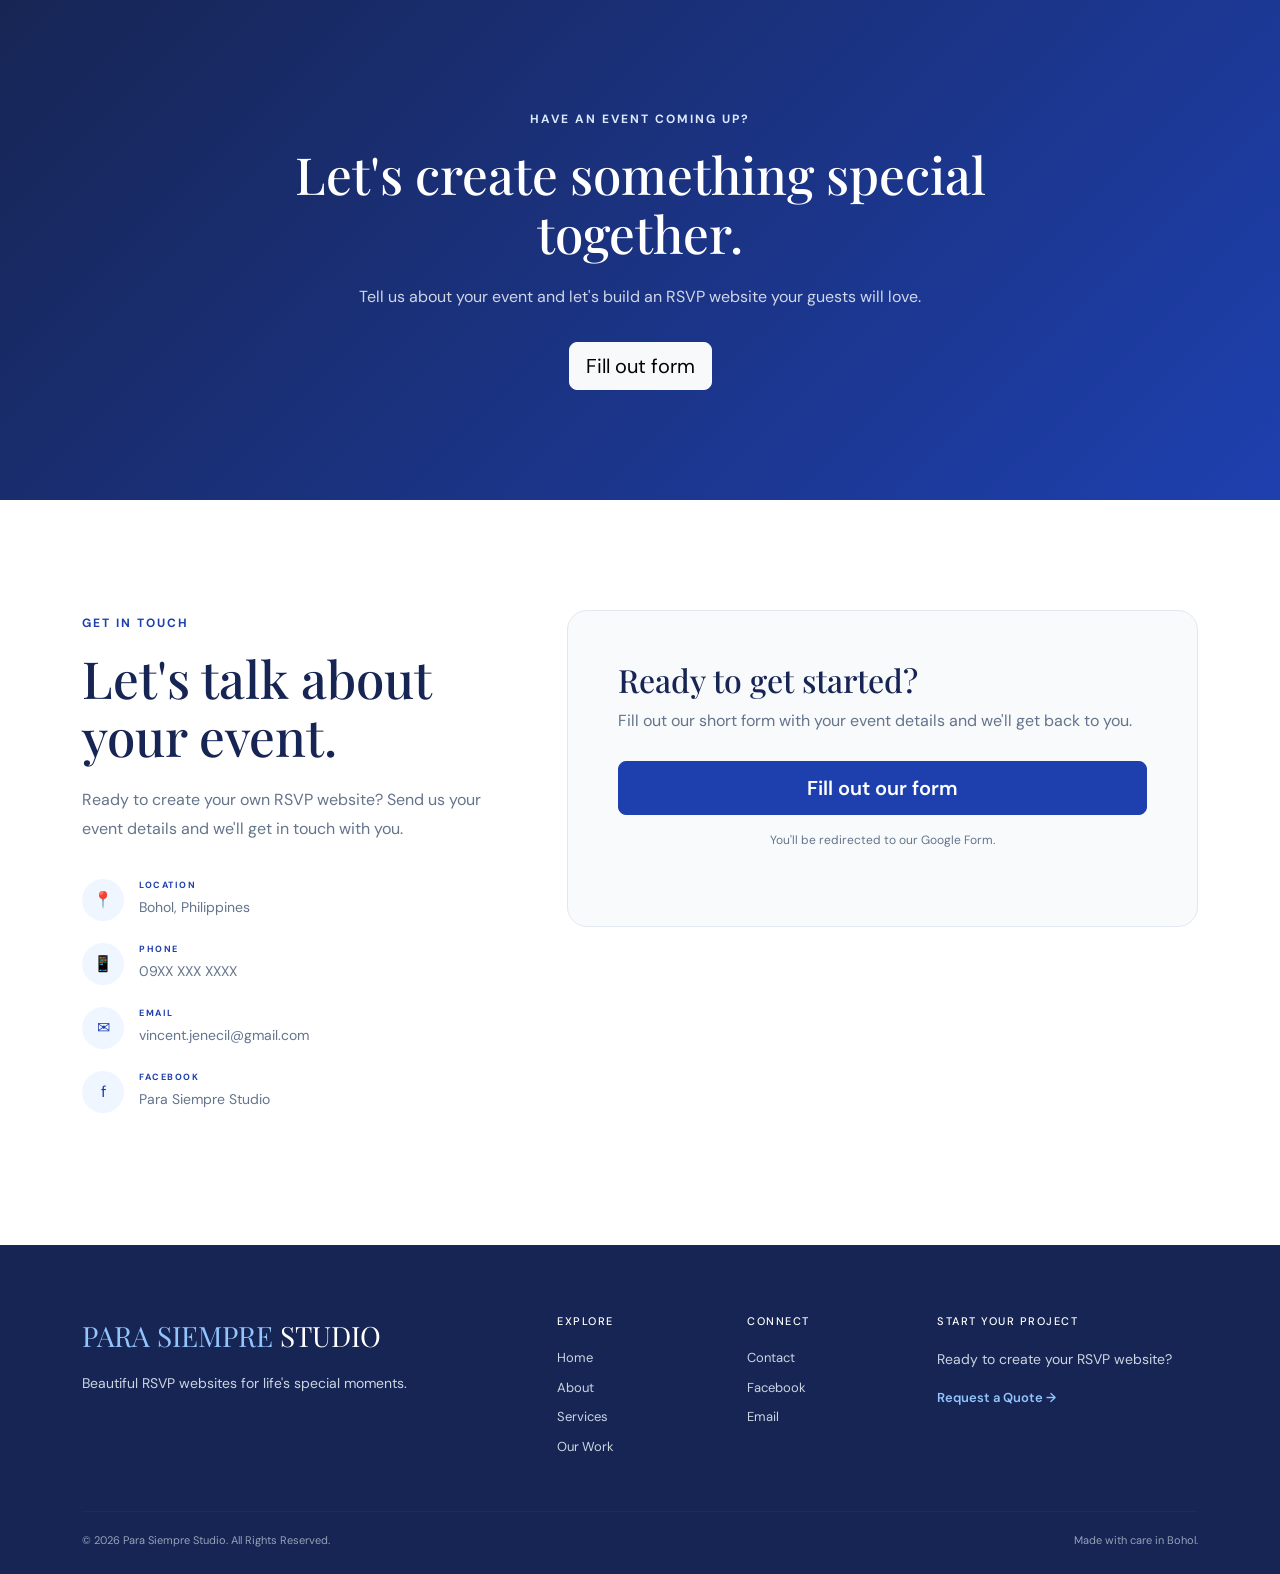
==== commit 336b9218: "nag butang ug cursor effect pero pwede ra tangtangon ig para nimo murag jejemon HAHAHA e comment or " ====
--- a/index.html
+++ b/index.html
@@ -22,6 +22,10 @@
     <link rel="stylesheet" href="style.css" />
   </head>
   <body>
+    <!-- CUSTOM CURSOR SPARK (Desktop only) -->
+    <div class="cursor-spark-core" id="cursorSparkCore"></div>
+    <div class="cursor-spark-glow" id="cursorSparkGlow"></div>
+    <div class="cursor-trail-container" id="cursorTrailContainer"></div>
     <!-- ========================= LOADING SCREEN ========================= -->
     <div class="loader-overlay" id="loaderOverlay">
       <div class="loader-content">
--- a/style.css
+++ b/style.css
@@ -895,4 +895,428 @@
     .footer-bottom {
         flex-direction: column;
     }
+}
+
+/* ============================================================
+   CUSTOM CURSOR — REALISTIC GLOWING SPARK + TRAIL
+   Desktop only
+   ============================================================ */
+
+/* Hide by default (mobile) */
+.cursor-spark-core,
+.cursor-spark-glow,
+.cursor-trail-container {
+    display: none;
+}
+
+
+/* ============================================================
+   DESKTOP / MOUSE DEVICES
+   ============================================================ */
+
+@media (hover: hover) and (pointer: fine) {
+
+    /* Hide default cursor */
+    body,
+    a,
+    button,
+    .btn,
+    .nav-link,
+    input,
+    textarea,
+    select {
+        cursor: none;
+    }
+
+
+    /* ========================================================
+       SPARK CORE
+       ======================================================== */
+
+    .cursor-spark-core {
+        display: block;
+        position: fixed;
+
+        top: 0;
+        left: 0;
+
+        width: 8px;
+        height: 8px;
+
+        border-radius: 50%;
+
+        pointer-events: none;
+
+        z-index: 10001;
+
+        transform: translate(-50%, -50%);
+
+        background: radial-gradient(
+            circle,
+            #ffffff 0%,
+            #ffffff 15%,
+            #9beaff 30%,
+            #39C6FF 50%,
+            #1677FF 72%,
+            transparent 100%
+        );
+
+        box-shadow:
+            0 0 6px #ffffff,
+            0 0 14px #39C6FF,
+            0 0 26px #1677FF,
+            0 0 40px rgba(22, 119, 255, 0.65);
+
+        animation:
+            sparkFlicker 0.15s infinite alternate;
+
+        will-change: transform, opacity, filter;
+    }
+
+
+    /* Hover */
+    .cursor-spark-core.hover {
+        width: 12px;
+        height: 12px;
+
+        box-shadow:
+            0 0 8px #ffffff,
+            0 0 18px #39C6FF,
+            0 0 35px #1677FF,
+            0 0 55px rgba(22, 119, 255, 0.8);
+    }
+
+
+    /* Click */
+    .cursor-spark-core.click {
+        width: 16px;
+        height: 16px;
+
+        box-shadow:
+            0 0 10px #ffffff,
+            0 0 22px #39C6FF,
+            0 0 45px #1677FF,
+            0 0 75px rgba(22, 119, 255, 1);
+    }
+
+
+    /* Click flash */
+    .cursor-spark-core.flash {
+        animation:
+            sparkFlash 0.18s ease-out,
+            sparkFlicker 0.15s infinite alternate;
+    }
+
+
+    /* ========================================================
+       AMBIENT GLOW
+       ======================================================== */
+
+    .cursor-spark-glow {
+        display: block;
+
+        position: fixed;
+
+        top: 0;
+        left: 0;
+
+        width: 120px;
+        height: 120px;
+
+        border-radius: 50%;
+
+        pointer-events: none;
+
+        z-index: 10000;
+
+        transform: translate(-50%, -50%);
+
+        background: radial-gradient(
+            circle,
+            rgba(57, 198, 255, 0.18) 0%,
+            rgba(22, 119, 255, 0.10) 35%,
+            rgba(22, 119, 255, 0.04) 55%,
+            transparent 72%
+        );
+
+        filter: blur(8px);
+
+        will-change: transform, opacity;
+    }
+
+
+    /* Hover glow */
+    .cursor-spark-glow.hover {
+        width: 160px;
+        height: 160px;
+
+        background: radial-gradient(
+            circle,
+            rgba(57, 198, 255, 0.28) 0%,
+            rgba(22, 119, 255, 0.14) 35%,
+            rgba(22, 119, 255, 0.05) 55%,
+            transparent 72%
+        );
+
+        filter: blur(10px);
+    }
+
+
+    /* ========================================================
+       TRAIL CONTAINER
+       ======================================================== */
+
+    .cursor-trail-container {
+        display: block;
+
+        position: fixed;
+
+        inset: 0;
+
+        pointer-events: none;
+
+        z-index: 9999;
+
+        overflow: hidden;
+    }
+
+
+    /* ========================================================
+       NORMAL SPARK PARTICLE
+       ======================================================== */
+
+    .trail-particle {
+        position: absolute;
+
+        left: 0;
+        top: 0;
+
+        border-radius: 50%;
+
+        pointer-events: none;
+
+        transform: translate(-50%, -50%);
+
+        background: radial-gradient(
+            circle,
+            #ffffff 0%,
+            #ffffff 18%,
+            #a9efff 32%,
+            #39C6FF 55%,
+            #1677FF 75%,
+            transparent 100%
+        );
+
+        box-shadow:
+            0 0 4px #ffffff,
+            0 0 8px #39C6FF,
+            0 0 14px rgba(22, 119, 255, 0.9);
+
+        will-change:
+            transform,
+            opacity;
+
+        animation:
+            sparkParticle 0.65s ease-out forwards;
+    }
+
+
+    /* ========================================================
+       MICRO SPARK
+       ======================================================== */
+
+    .trail-particle.micro {
+        width: 2px !important;
+        height: 2px !important;
+
+        box-shadow:
+            0 0 3px #ffffff,
+            0 0 6px #39C6FF,
+            0 0 10px rgba(22, 119, 255, 0.7);
+    }
+
+
+    /* ========================================================
+       SPARK STREAK
+       ======================================================== */
+
+    .trail-particle.streak {
+        width: 2px !important;
+        height: 12px !important;
+
+        border-radius: 50%;
+
+        transform-origin: center;
+
+        animation:
+            sparkStreak 0.55s ease-out forwards;
+    }
+
+
+    /* ========================================================
+       NORMAL PARTICLE ANIMATION
+       ======================================================== */
+
+    @keyframes sparkParticle {
+
+        0% {
+            opacity: 1;
+
+            transform:
+                translate(-50%, -50%)
+                scale(1);
+        }
+
+        20% {
+            opacity: 1;
+        }
+
+        50% {
+            opacity: 0.75;
+        }
+
+        75% {
+            opacity: 0.35;
+        }
+
+        100% {
+            opacity: 0;
+
+            transform:
+                translate(
+                    calc(-50% + var(--move-x)),
+                    calc(-50% + var(--move-y))
+                )
+                scale(0.08);
+        }
+    }
+
+
+    /* ========================================================
+       STREAK ANIMATION
+       ======================================================== */
+
+    @keyframes sparkStreak {
+
+        0% {
+            opacity: 1;
+
+            transform:
+                translate(-50%, -50%)
+                rotate(var(--angle))
+                scaleY(1);
+        }
+
+        35% {
+            opacity: 0.8;
+        }
+
+        100% {
+            opacity: 0;
+
+            transform:
+                translate(
+                    calc(-50% + var(--move-x)),
+                    calc(-50% + var(--move-y))
+                )
+                rotate(var(--angle))
+                scaleY(0.15);
+        }
+    }
+
+
+    /* ========================================================
+       CLICK BURST
+       ======================================================== */
+
+    .spark-burst {
+        position: absolute;
+
+        width: 5px;
+        height: 5px;
+
+        border-radius: 50%;
+
+        pointer-events: none;
+
+        transform: translate(-50%, -50%);
+
+        background: #ffffff;
+
+        box-shadow:
+            0 0 5px #ffffff,
+            0 0 12px #39C6FF,
+            0 0 25px #1677FF;
+
+        animation:
+            sparkBurst 0.65s ease-out forwards;
+    }
+
+
+    @keyframes sparkBurst {
+
+        0% {
+            opacity: 1;
+
+            transform:
+                translate(-50%, -50%)
+                scale(1);
+        }
+
+        35% {
+            opacity: 0.9;
+        }
+
+        100% {
+            opacity: 0;
+
+            transform:
+                translate(
+                    calc(-50% + var(--burst-x)),
+                    calc(-50% + var(--burst-y))
+                )
+                scale(0.08);
+        }
+    }
+
+
+    /* ========================================================
+       CORE FLICKER
+       ======================================================== */
+
+    @keyframes sparkFlicker {
+
+        0% {
+            opacity: 1;
+        }
+
+        50% {
+            opacity: 0.88;
+        }
+
+        100% {
+            opacity: 1;
+        }
+    }
+
+
+    /* ========================================================
+       CLICK FLASH
+       ======================================================== */
+
+    @keyframes sparkFlash {
+
+        0% {
+            filter: brightness(1);
+        }
+
+        35% {
+            filter: brightness(2.8);
+        }
+
+        100% {
+            filter: brightness(1);
+        }
+    }
+
 }
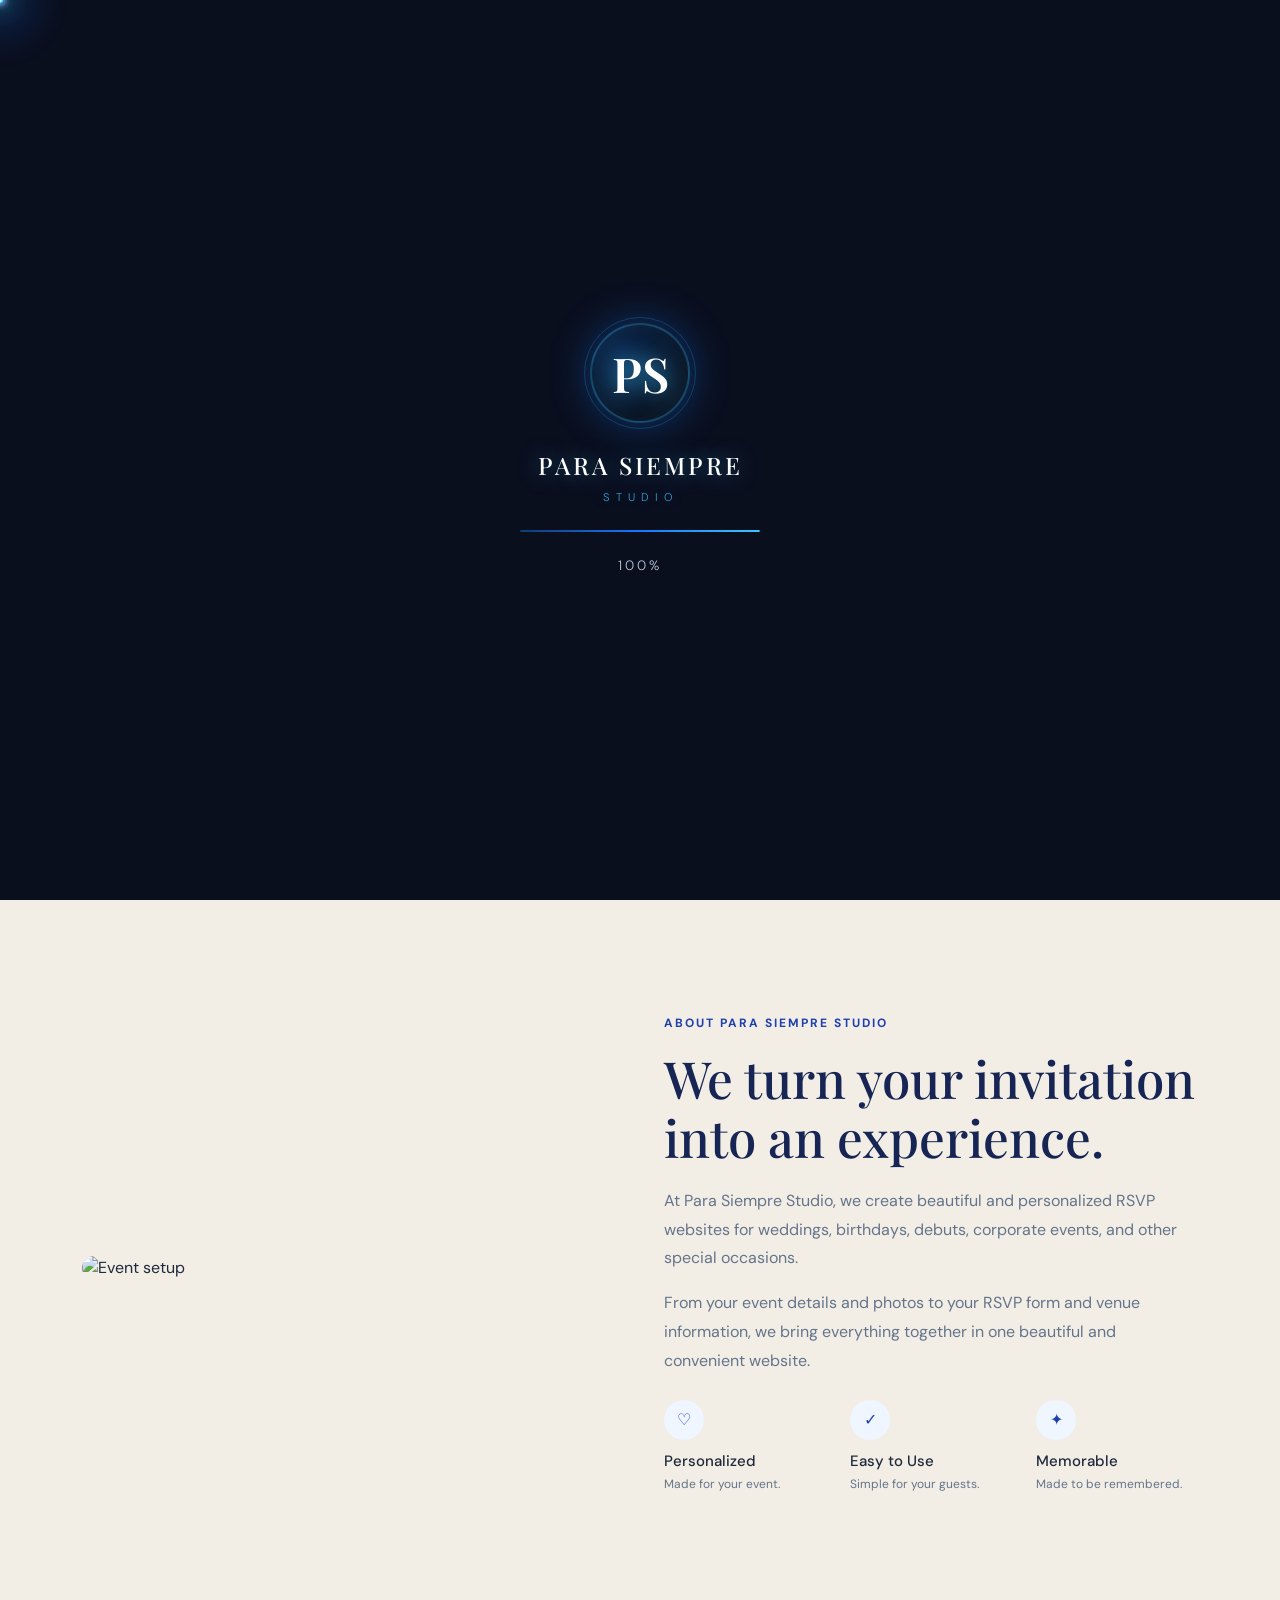
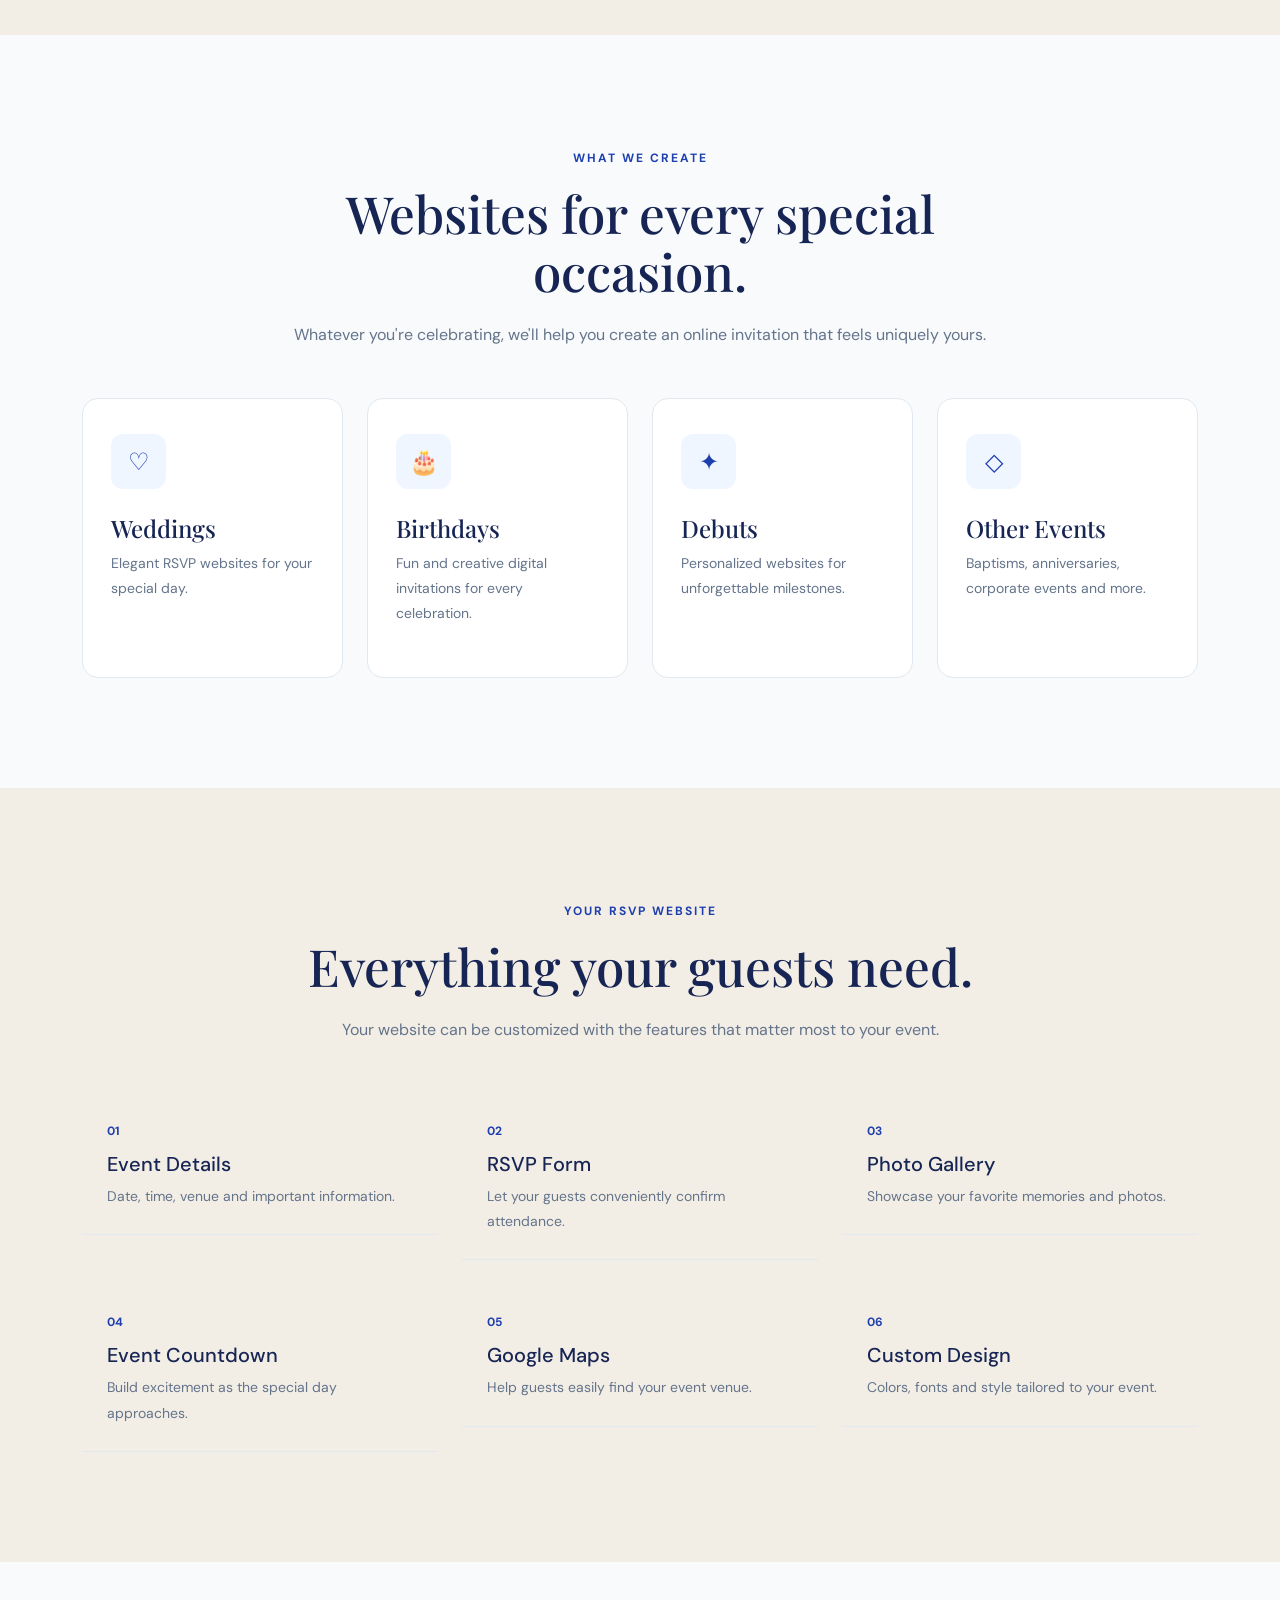
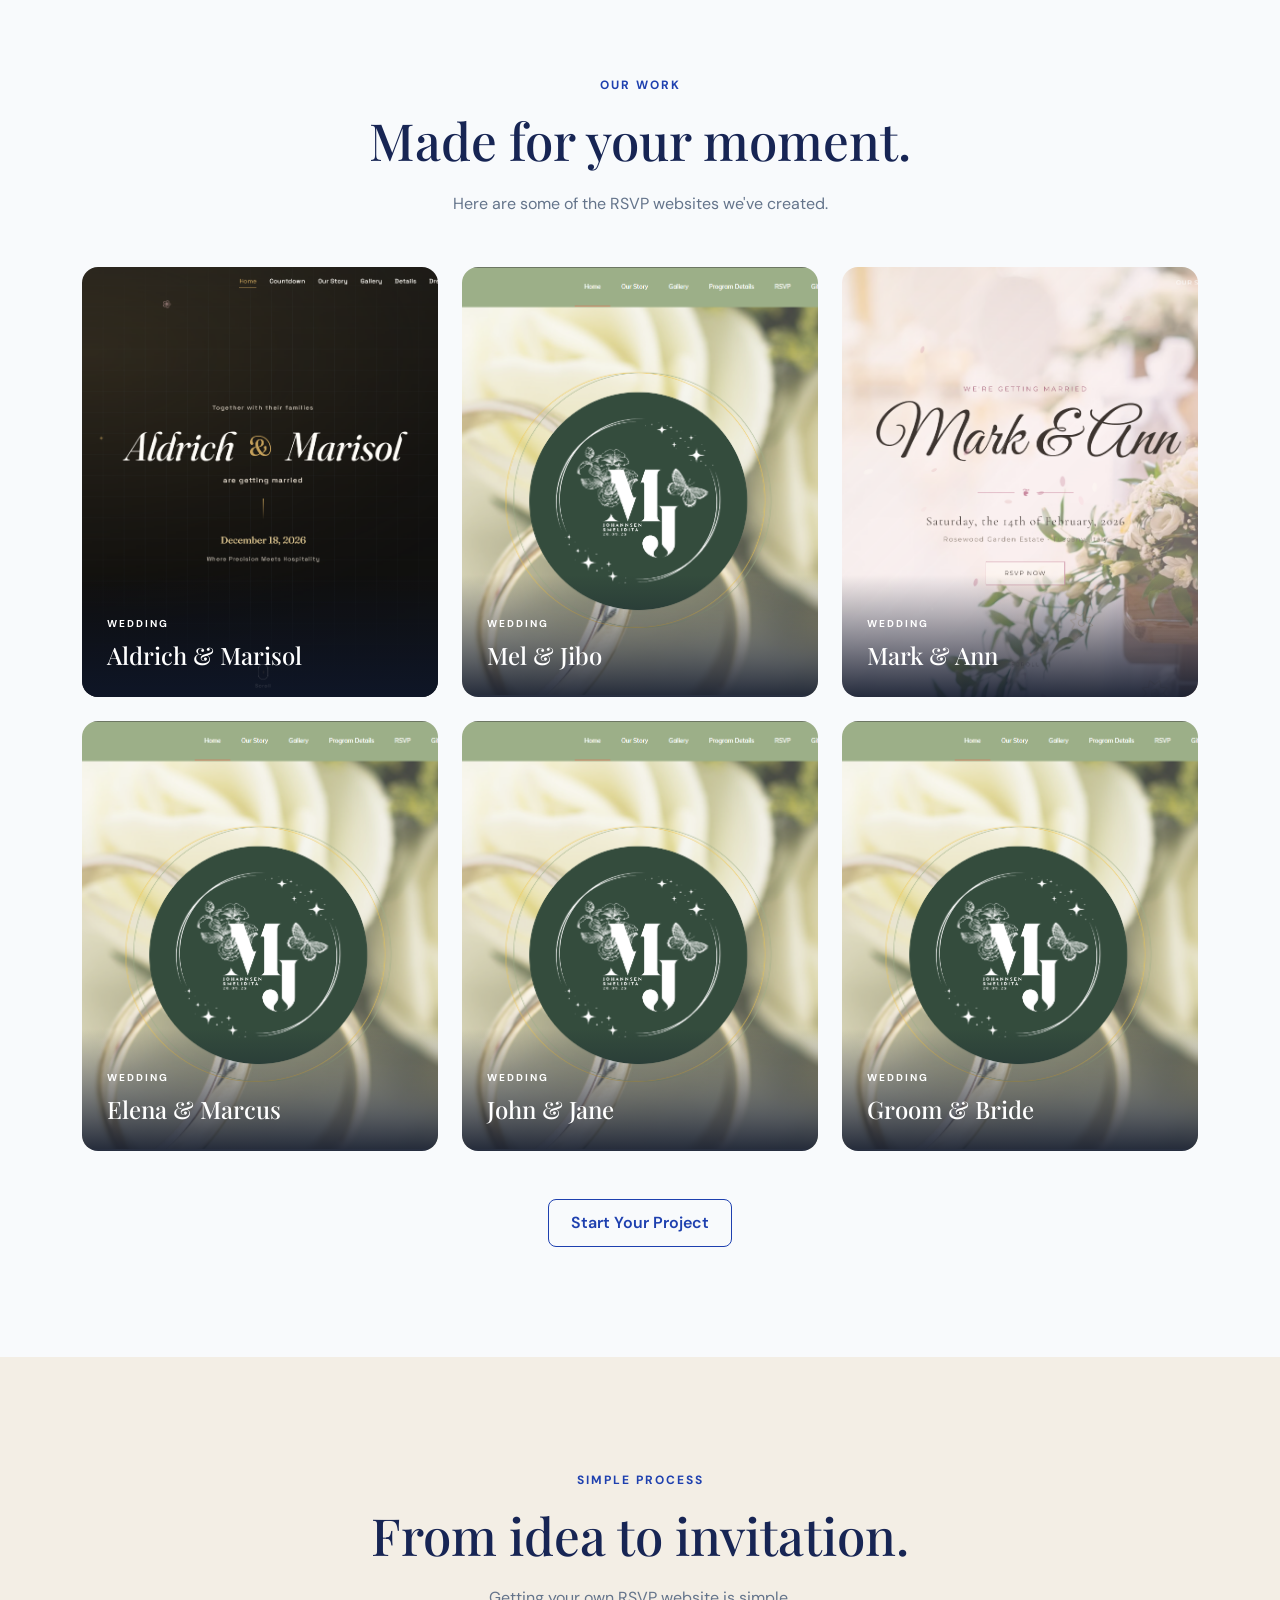
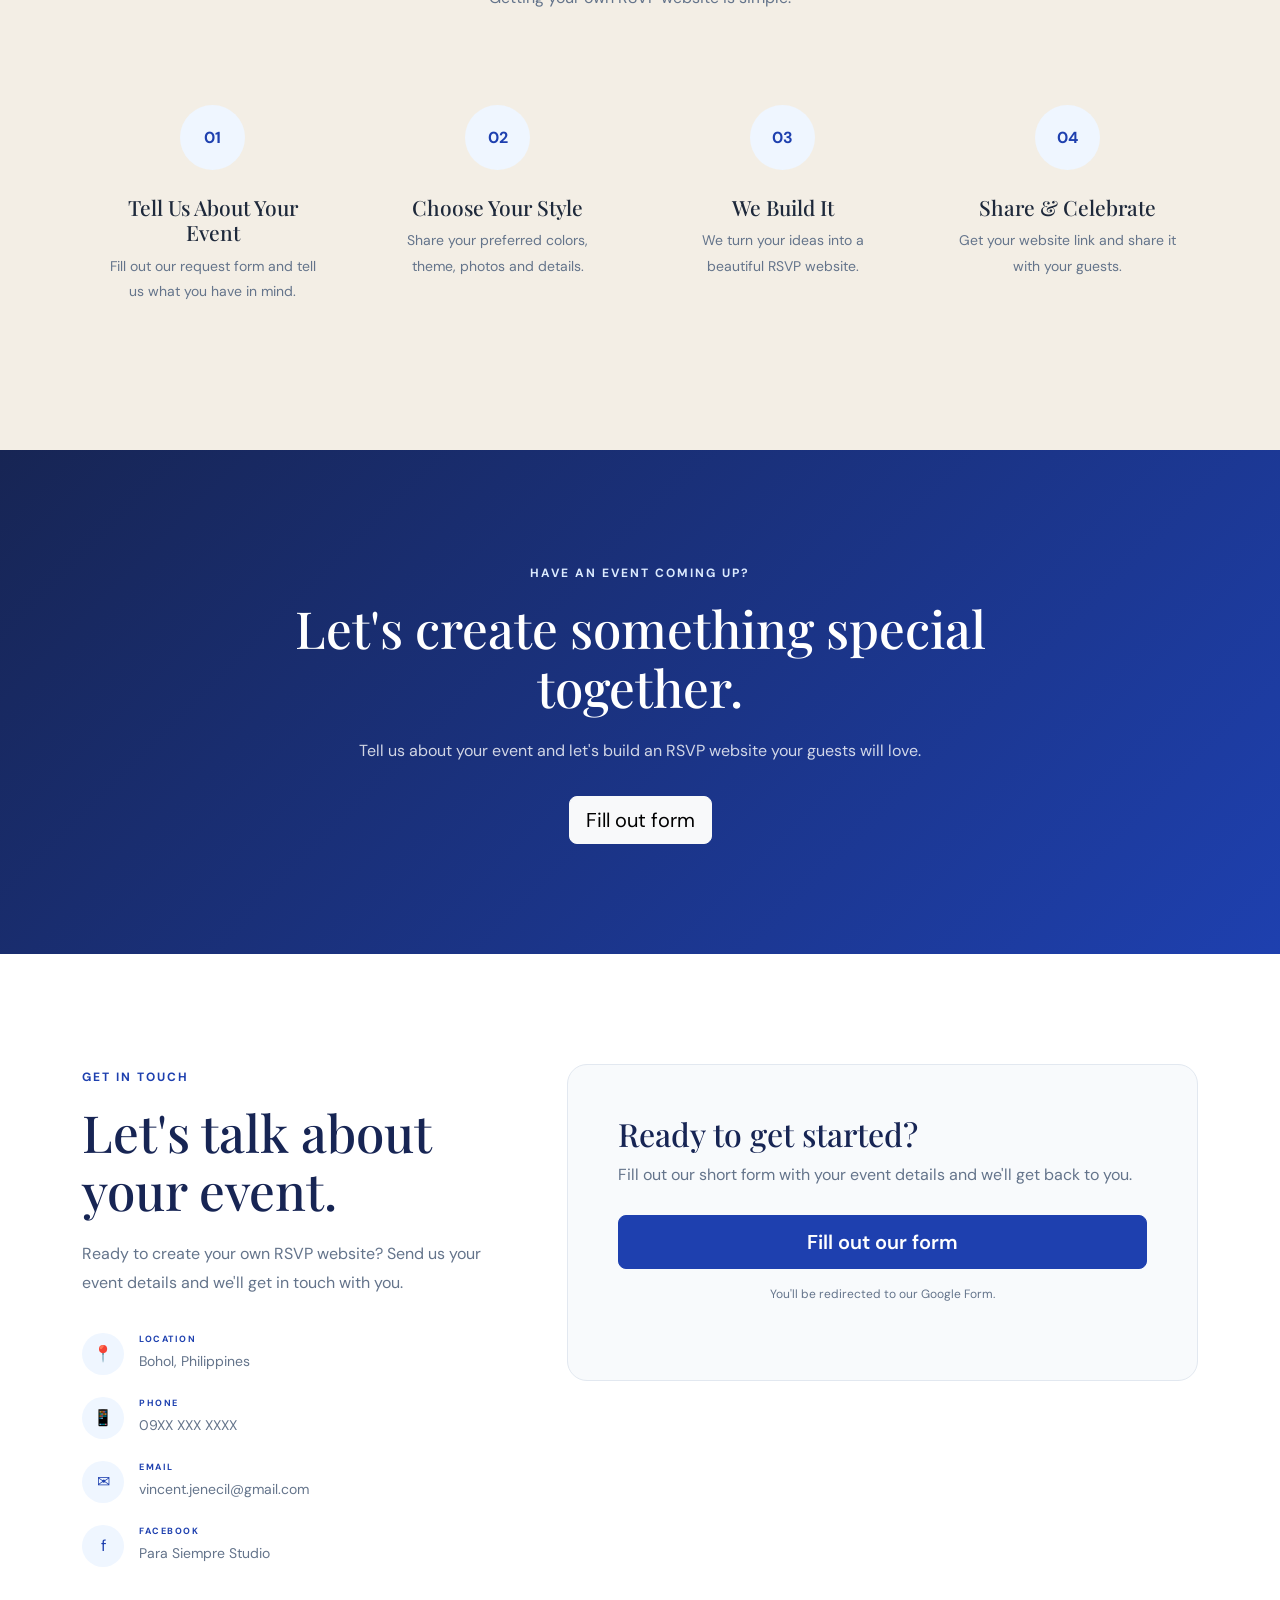
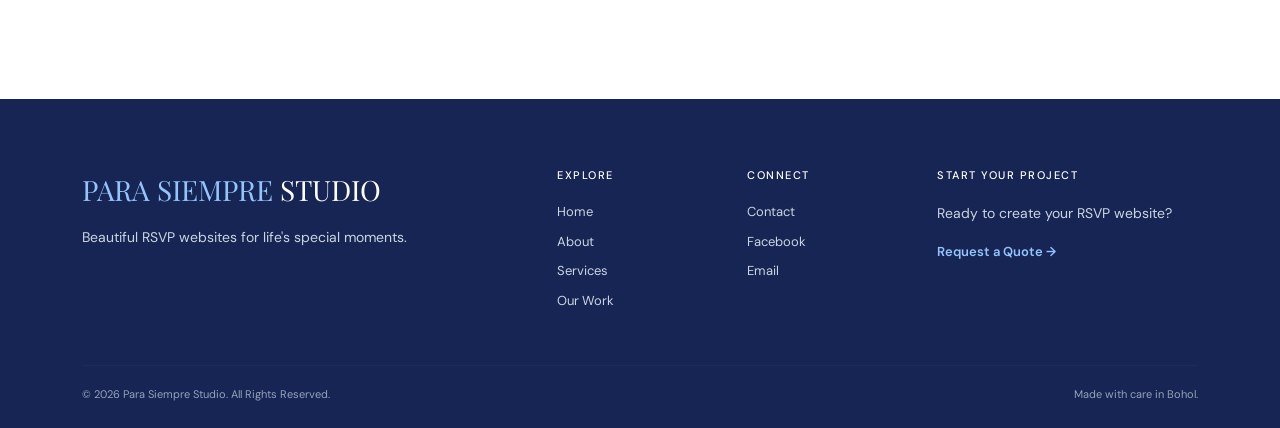
==== commit b526d12c: "added 3 additional highlights for works" ====
--- a/index.html
+++ b/index.html
@@ -331,6 +331,39 @@
               </div>
             </div>
           </div>
+          <div class="col-md-6 col-lg-4">
+            <div class="project-card">
+              <a href="https://github.com/jvfalturas/seaman-teacher.git" target="_blank">
+                <img src="images/melandjibo.png" alt="Wedding project" />
+              </a>
+              <div class="project-info">
+                <span>WEDDING</span>
+                <h4>Elena & Marcus</h4>
+              </div>
+            </div>
+          </div>
+          <div class="col-md-6 col-lg-4">
+            <div class="project-card">
+              <a href="https://github.com/jvfalturas/floral-themed.git" target="_blank">
+                <img src="images/melandjibo.png" alt="Wedding project" />
+              </a>
+              <div class="project-info">
+                <span>WEDDING</span>
+                <h4>John & Jane</h4>
+              </div>
+            </div>
+          </div>
+          <div class="col-md-6 col-lg-4">
+            <div class="project-card">
+              <a href="https://github.com/jvfalturas/beach-theme.git" target="_blank">
+                <img src="images/melandjibo.png" alt="Wedding project" />
+              </a>
+              <div class="project-info">
+                <span>WEDDING</span>
+                <h4>Groom & Bride</h4>
+              </div>
+            </div>
+          </div>
         </div>
         <div class="text-center mt-5">
           <a href="#contact" class="btn btn-outline-custom">
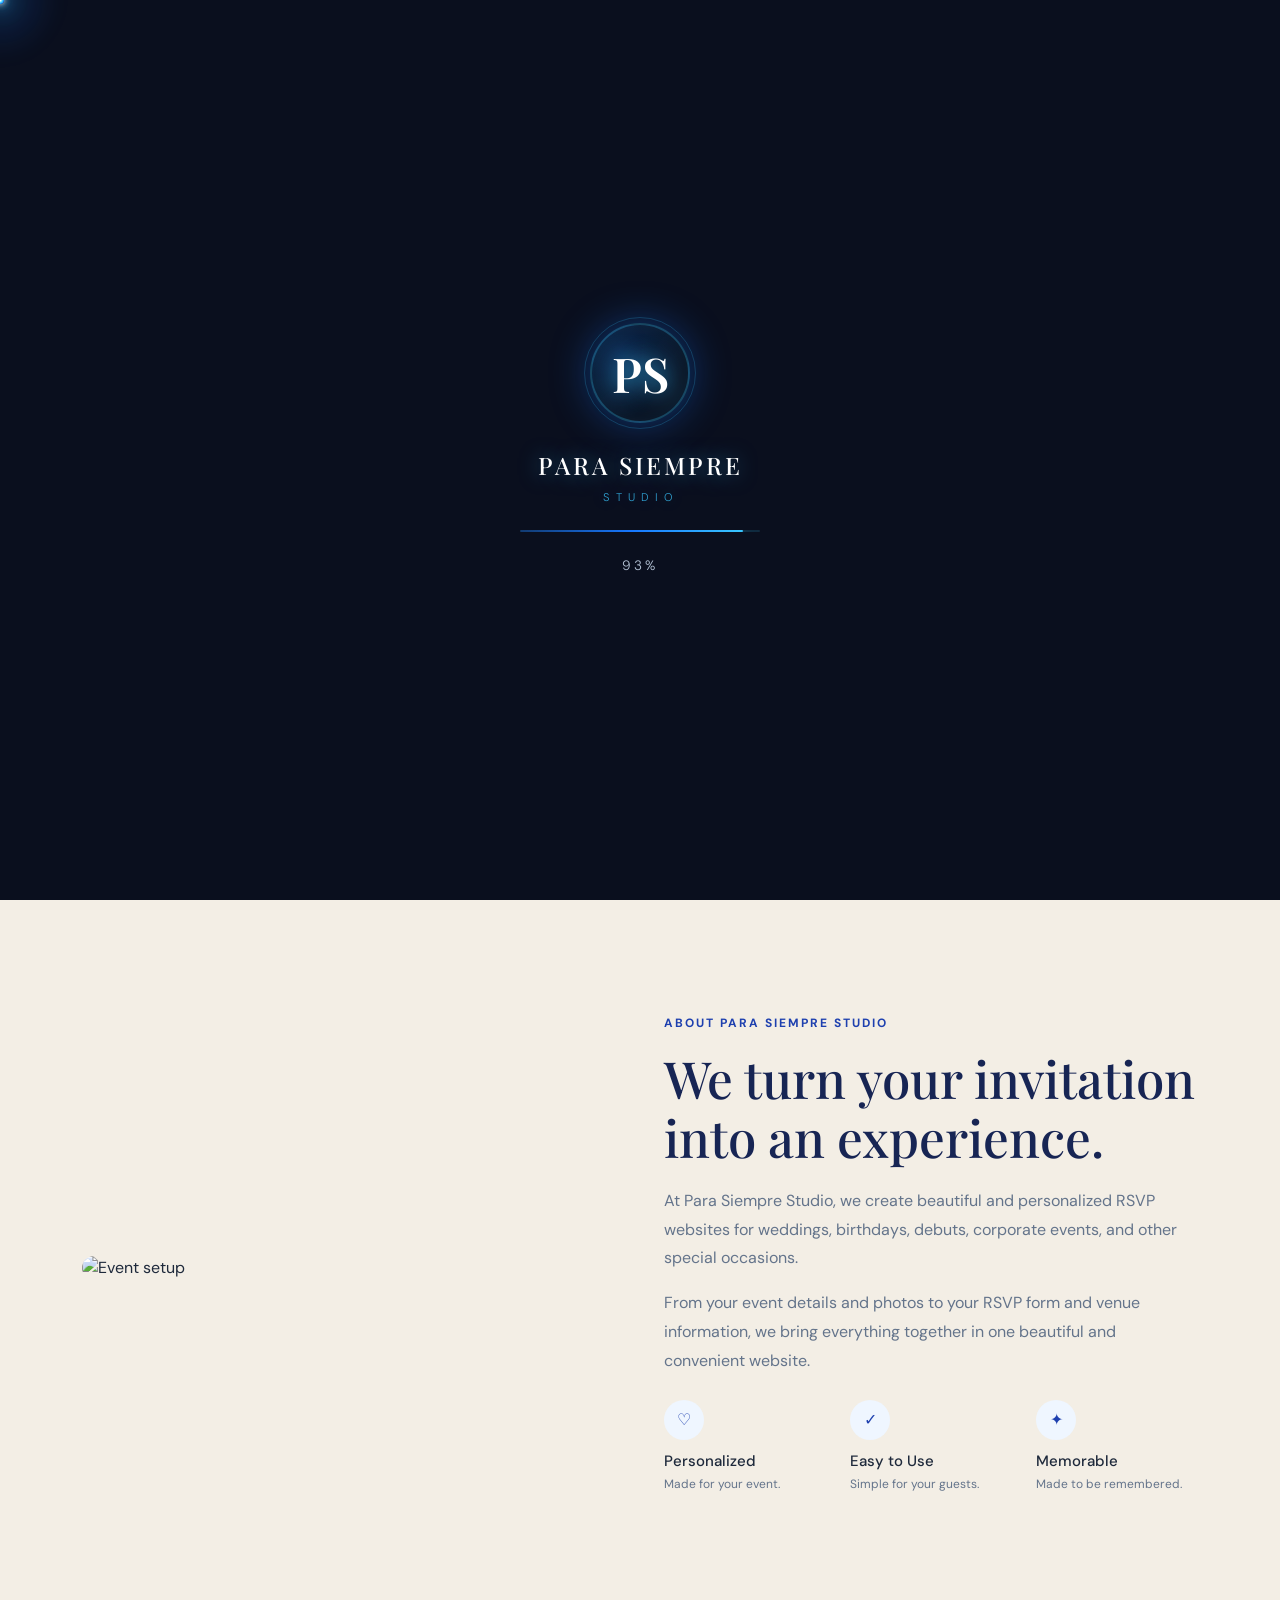
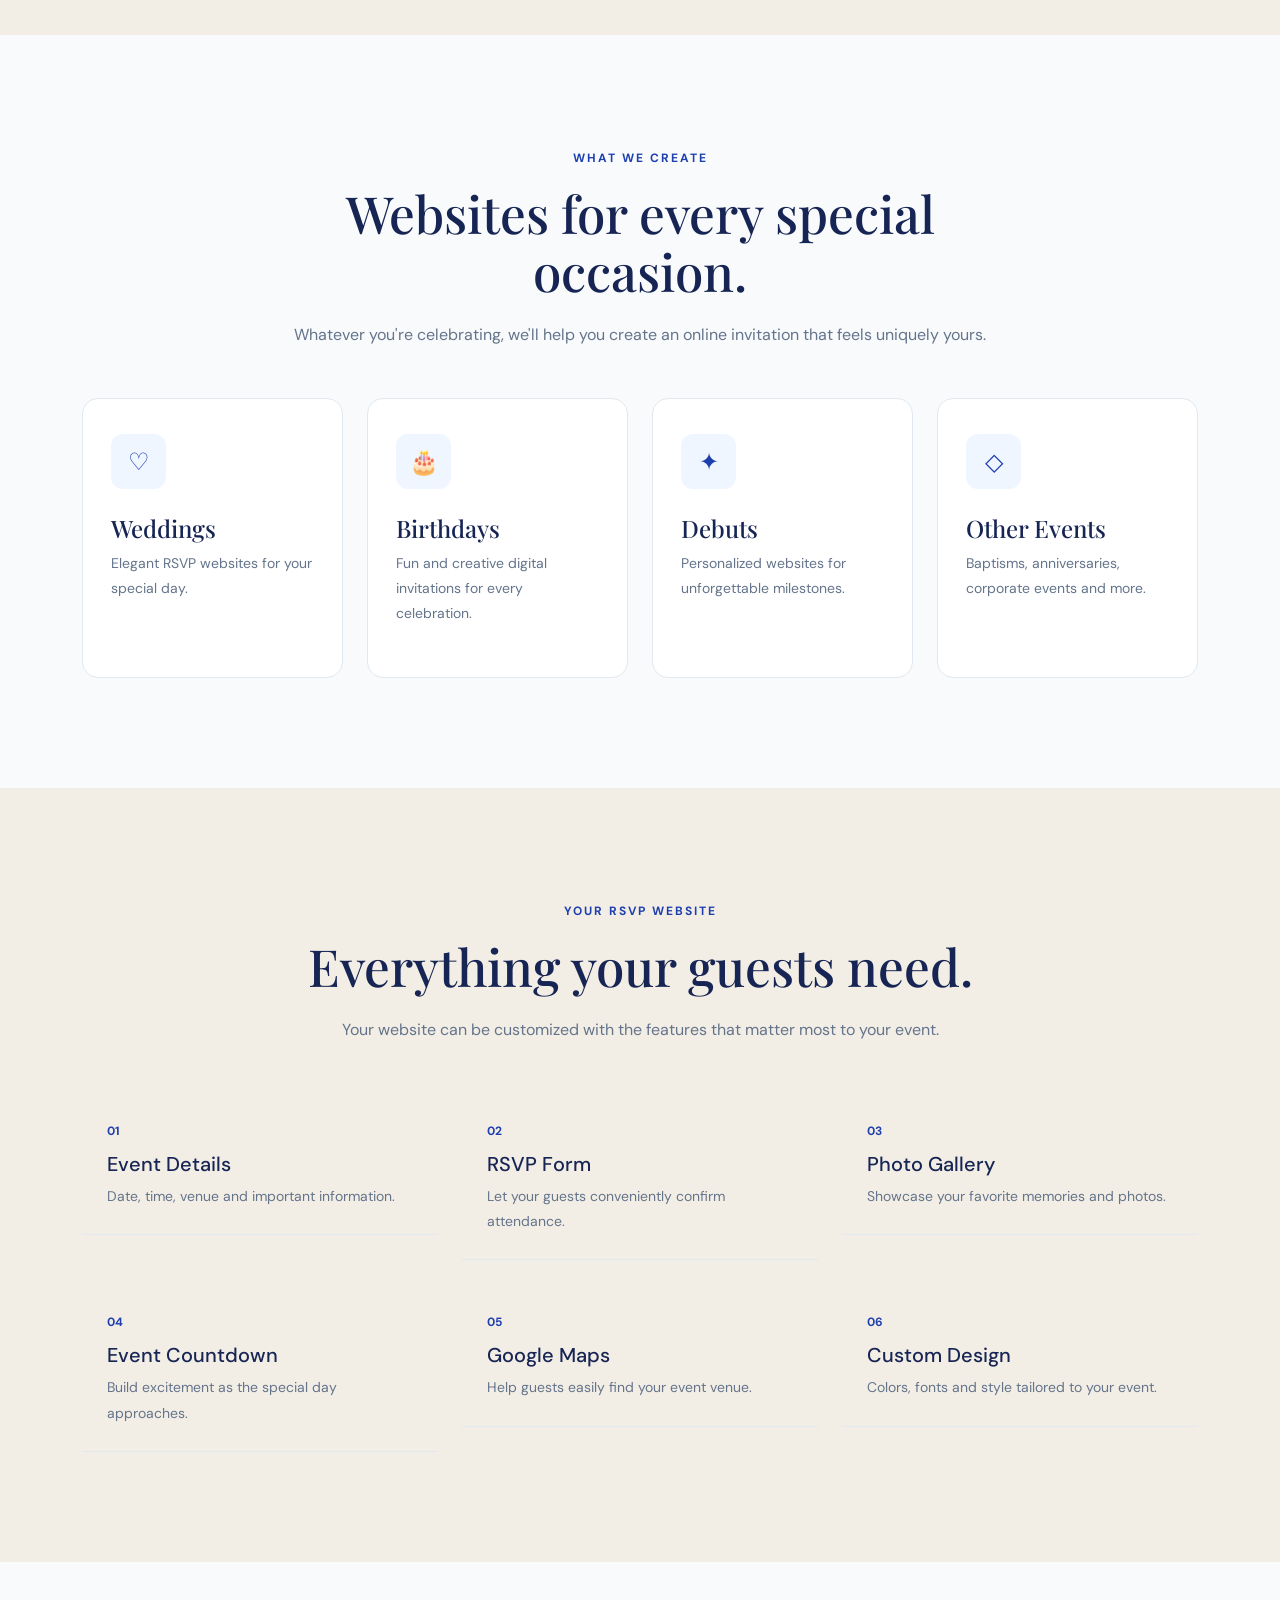
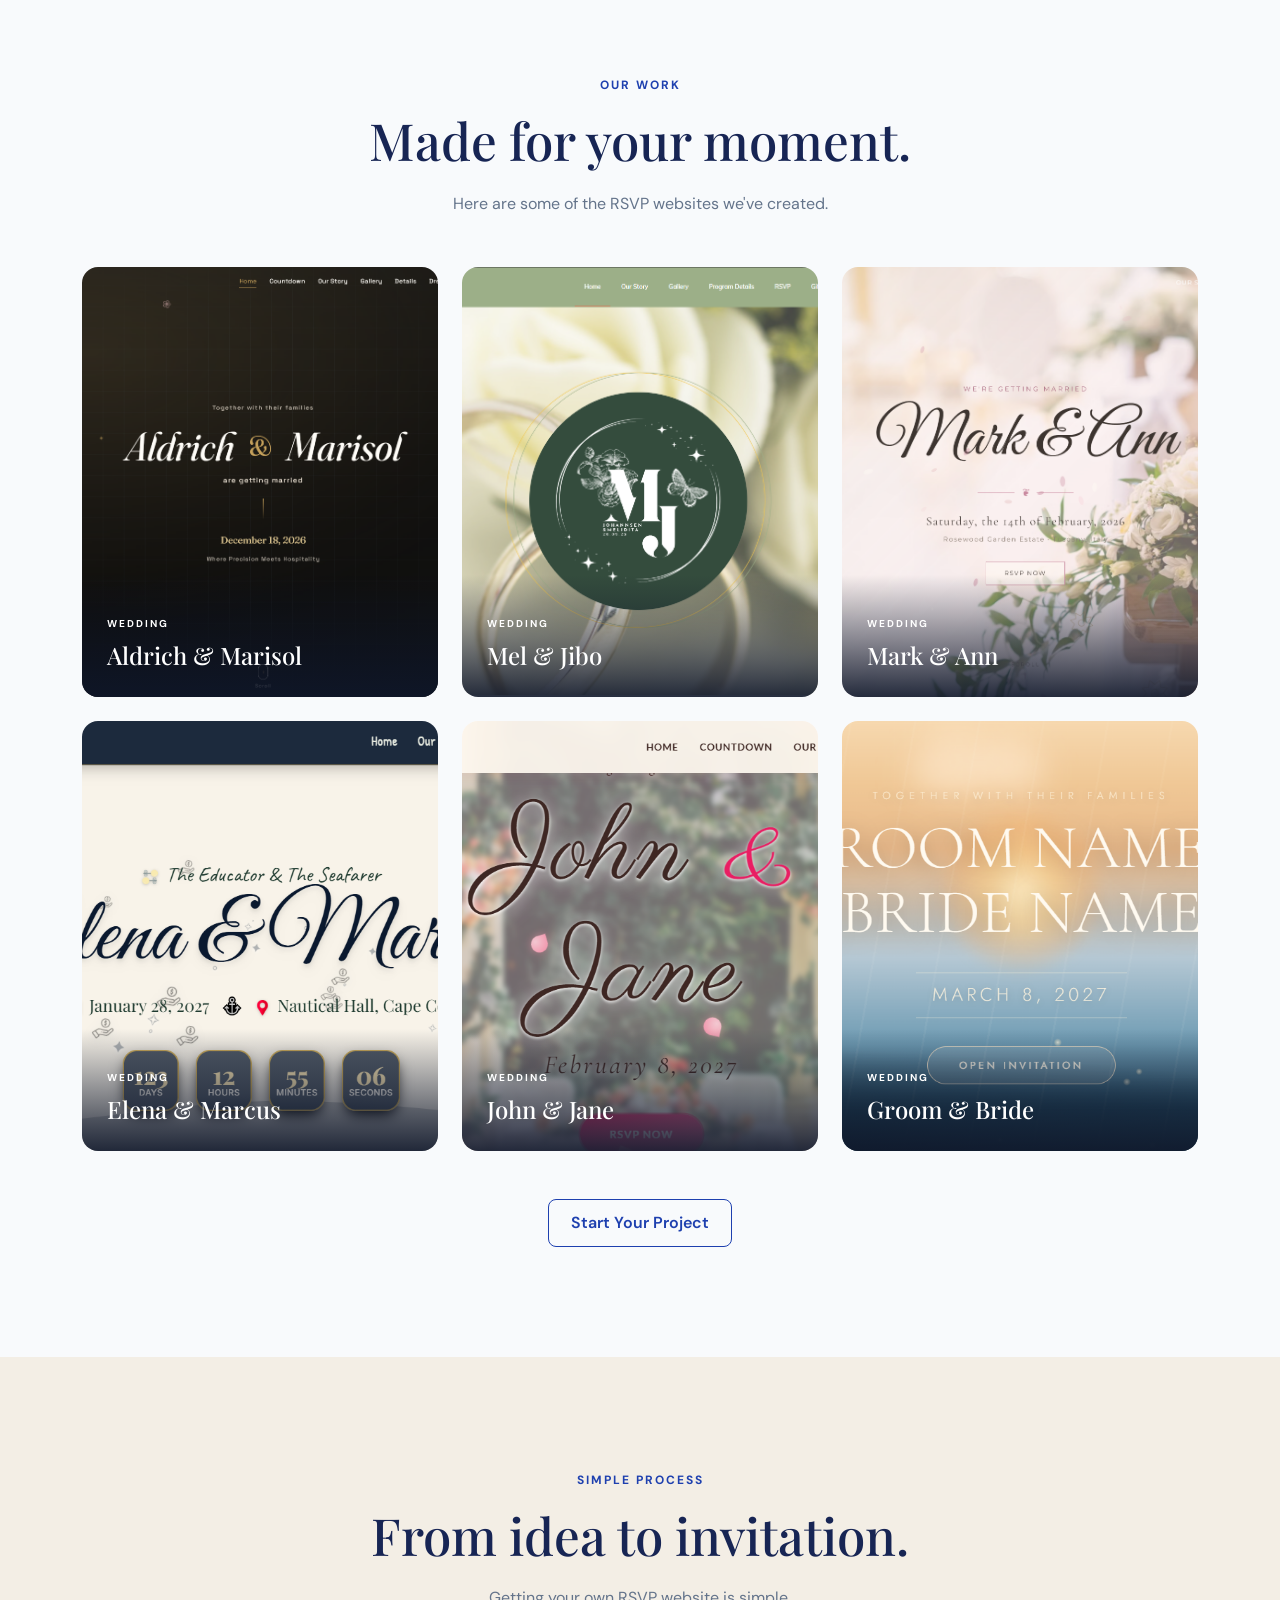
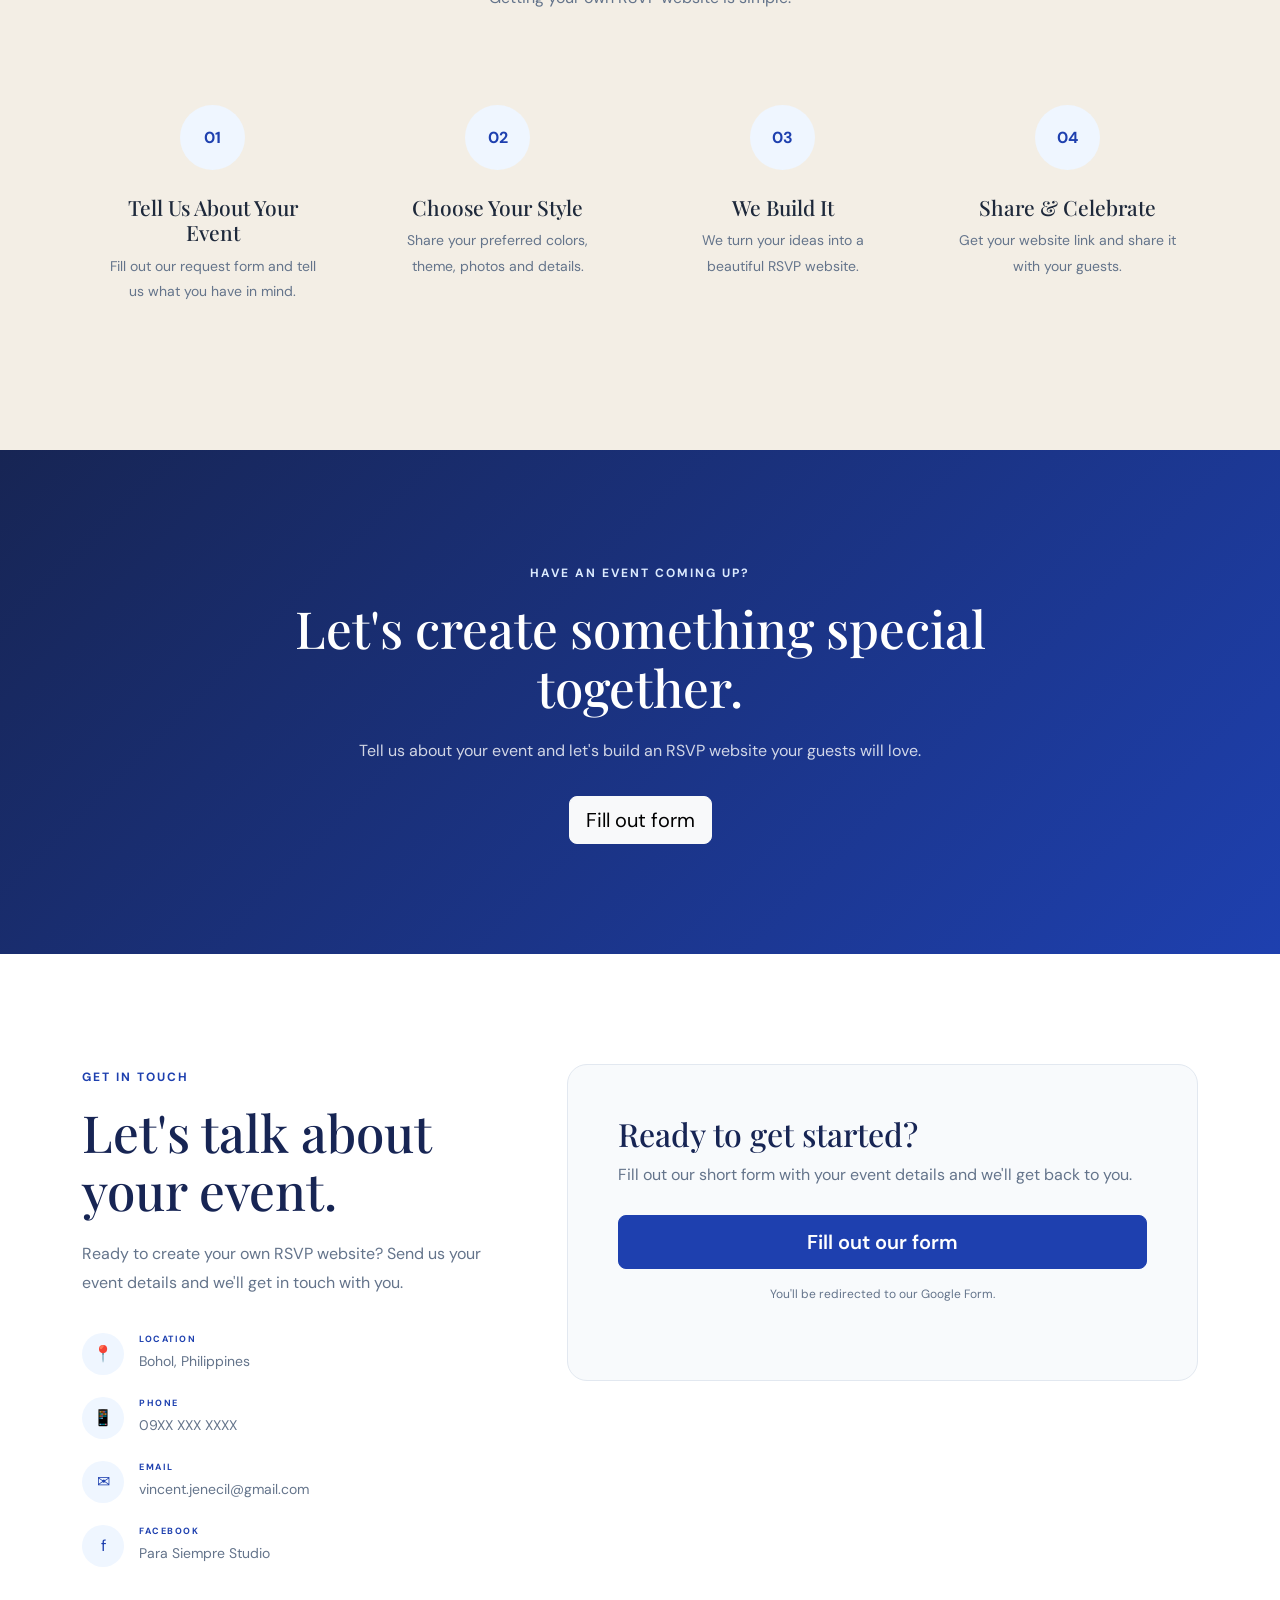
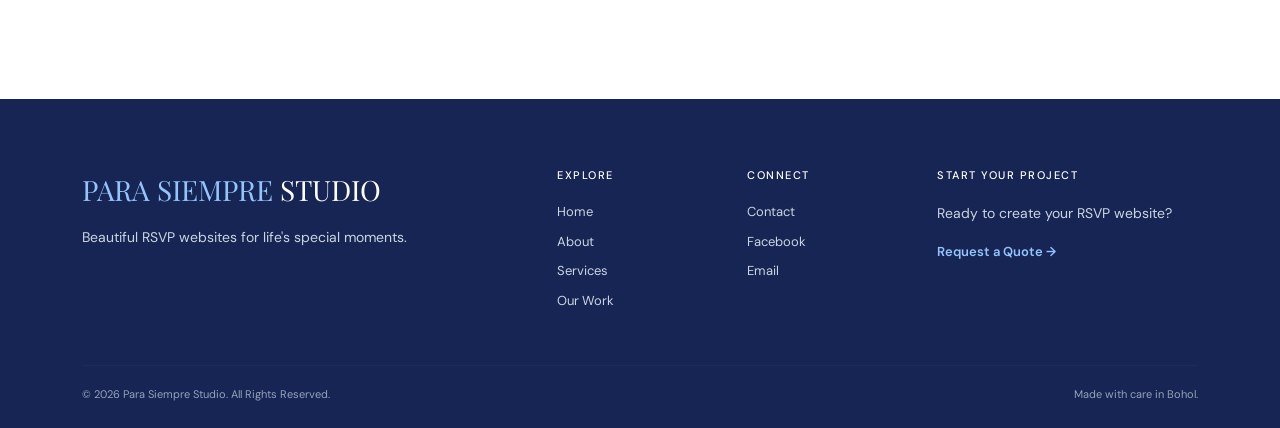
==== commit 912ab648: "added thumbnails for recently added our works" ====
--- a/index.html
+++ b/index.html
@@ -333,8 +333,8 @@
           </div>
           <div class="col-md-6 col-lg-4">
             <div class="project-card">
-              <a href="https://github.com/jvfalturas/seaman-teacher.git" target="_blank">
-                <img src="images/melandjibo.png" alt="Wedding project" />
+              <a href="https://jvfalturas.github.io/seaman-teacher/" target="_blank">
+                <img src="images/seaman.png" alt="Wedding project" />
               </a>
               <div class="project-info">
                 <span>WEDDING</span>
@@ -344,8 +344,8 @@
           </div>
           <div class="col-md-6 col-lg-4">
             <div class="project-card">
-              <a href="https://github.com/jvfalturas/floral-themed.git" target="_blank">
-                <img src="images/melandjibo.png" alt="Wedding project" />
+              <a href="https://jvfalturas.github.io/floral-themed/" target="_blank">
+                <img src="images/floral.png" alt="Wedding project" />
               </a>
               <div class="project-info">
                 <span>WEDDING</span>
@@ -355,8 +355,8 @@
           </div>
           <div class="col-md-6 col-lg-4">
             <div class="project-card">
-              <a href="https://github.com/jvfalturas/beach-theme.git" target="_blank">
-                <img src="images/melandjibo.png" alt="Wedding project" />
+              <a href="https://jvfalturas.github.io/beach-theme/" target="_blank">
+                <img src="images/beach.png" alt="Wedding project" />
               </a>
               <div class="project-info">
                 <span>WEDDING</span>
